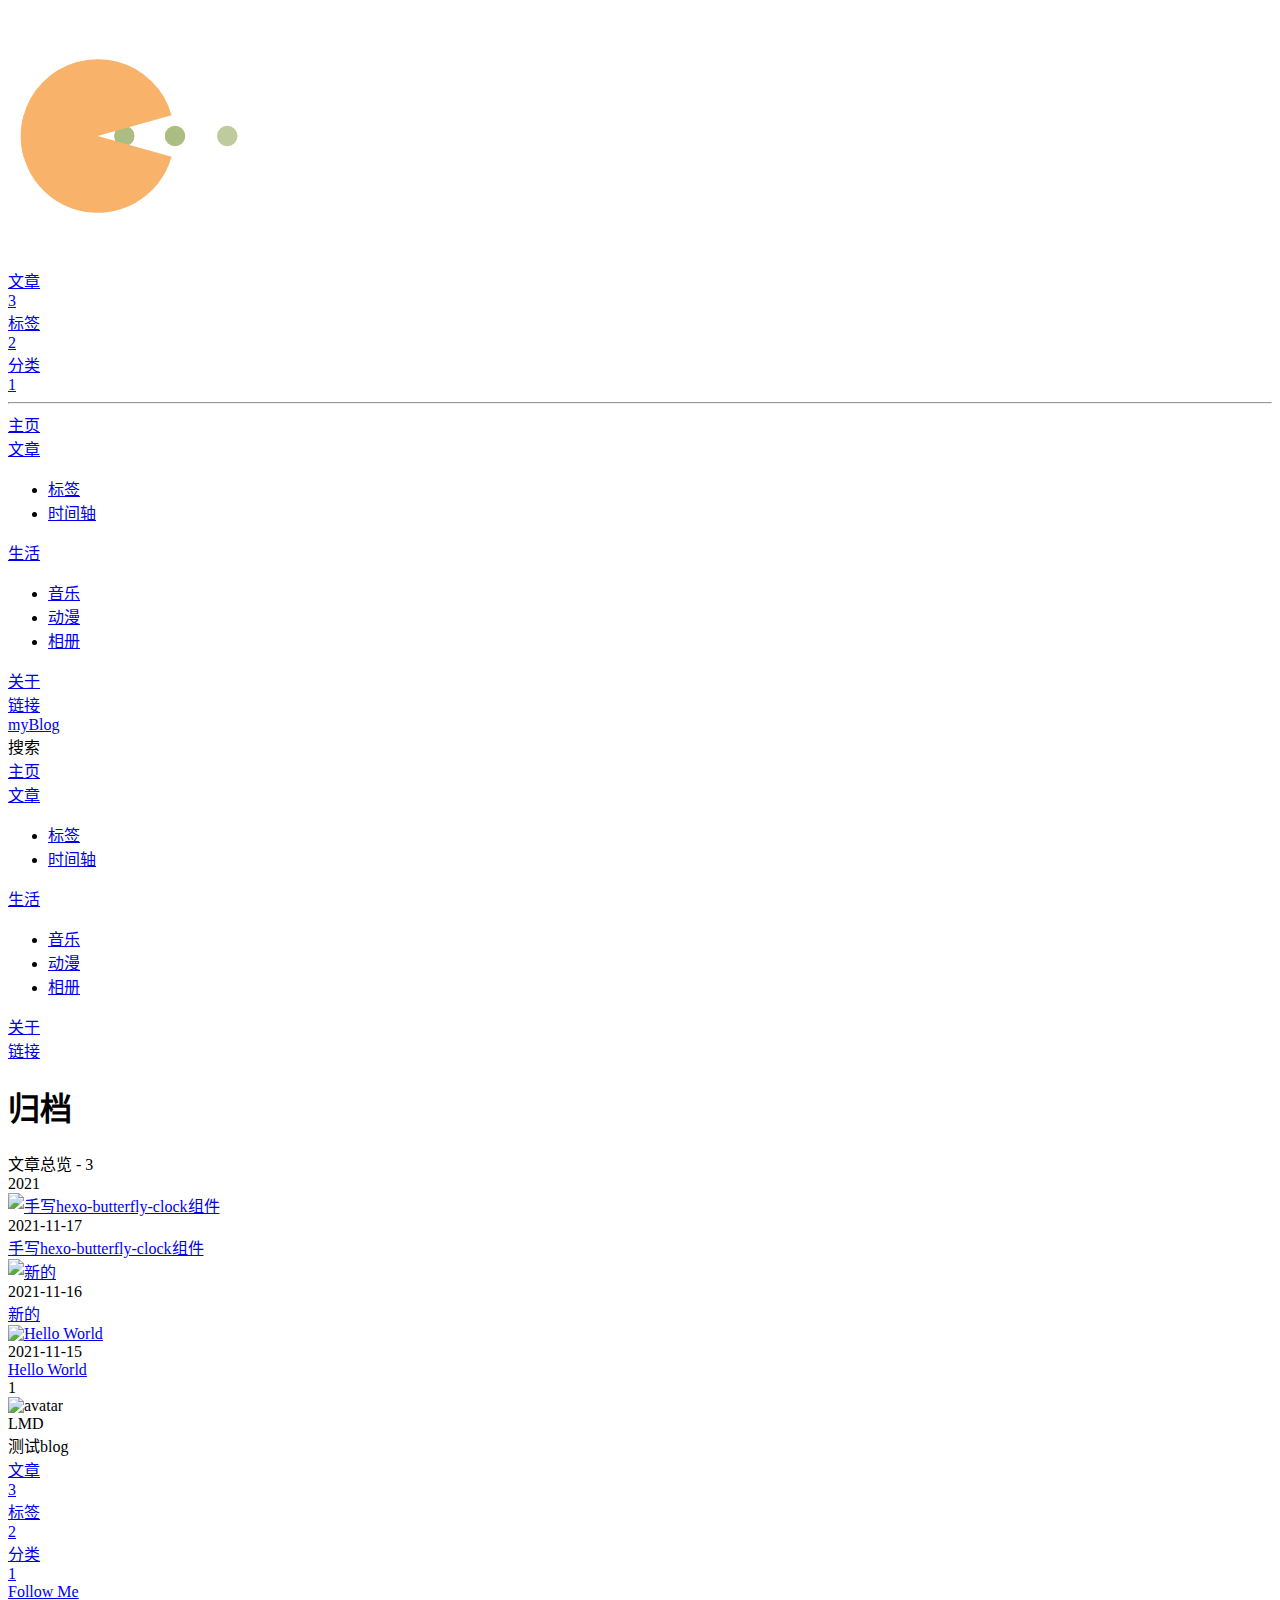
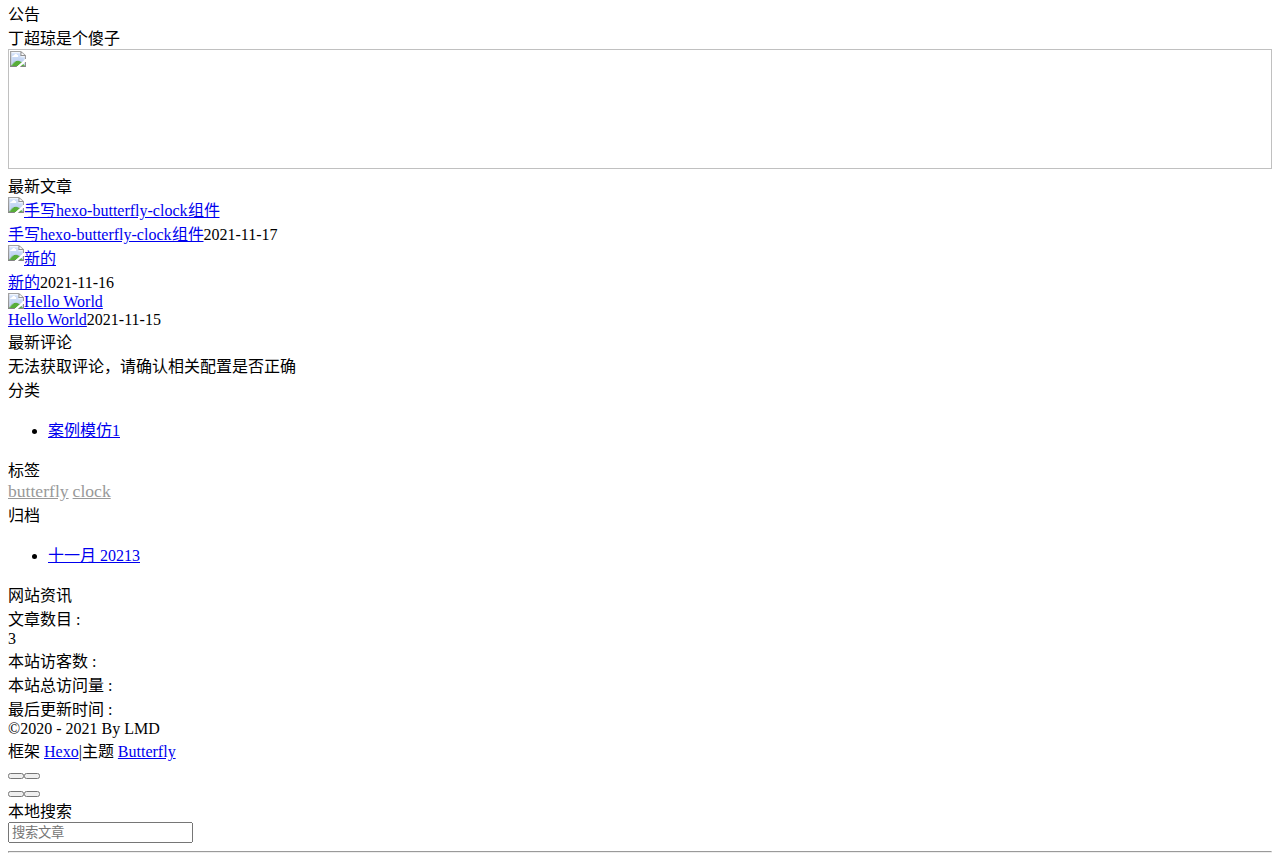
==== archives/index.html @ 3a683eee "Site updated: 2021-11-17 23:09:38" ====
<!DOCTYPE html><html lang="zh-CN" data-theme="light"><head><meta charset="UTF-8"><meta http-equiv="X-UA-Compatible" content="IE=edge"><meta name="viewport" content="width=device-width,initial-scale=1"><title>归档 | myBlog</title><meta name="author" content="LMD"><meta name="copyright" content="LMD"><meta name="format-detection" content="telephone=no"><meta name="theme-color" content="#ffffff"><meta name="description" content="LMD制作">
<meta property="og:type" content="website">
<meta property="og:title" content="myBlog">
<meta property="og:url" content="https://feng_5201314.gitee.io/feng_5201314/archives/index.html">
<meta property="og:site_name" content="myBlog">
<meta property="og:description" content="LMD制作">
<meta property="og:locale" content="zh_CN">
<meta property="og:image" content="https://feng_5201314.gitee.io/feng_5201314/img/smile.jpg">
<meta property="article:author" content="LMD">
<meta name="twitter:card" content="summary">
<meta name="twitter:image" content="https://feng_5201314.gitee.io/feng_5201314/img/smile.jpg"><link rel="shortcut icon" href="/feng_5201314/img/favicon.png"><link rel="canonical" href="https://feng_5201314.gitee.io/feng_5201314/archives/"><link rel="preconnect" href="//cdn.jsdelivr.net"/><link rel="preconnect" href="//busuanzi.ibruce.info"/><link rel="stylesheet" href="/feng_5201314/css/index.css"><link rel="stylesheet" href="https://cdn.jsdelivr.net/npm/@fortawesome/fontawesome-free/css/all.min.css" media="print" onload="this.media='all'"><script>const GLOBAL_CONFIG = { 
  root: '/feng_5201314/',
  algolia: undefined,
  localSearch: {"path":"search.xml","languages":{"hits_empty":"找不到您查询的内容：${query}"}},
  translate: undefined,
  noticeOutdate: undefined,
  highlight: {"plugin":"highlighjs","highlightCopy":true,"highlightLang":true,"highlightHeightLimit":false},
  copy: {
    success: '复制成功',
    error: '复制错误',
    noSupport: '浏览器不支持'
  },
  relativeDate: {
    homepage: false,
    post: false
  },
  runtime: '',
  date_suffix: {
    just: '刚刚',
    min: '分钟前',
    hour: '小时前',
    day: '天前',
    month: '个月前'
  },
  copyright: undefined,
  lightbox: 'fancybox',
  Snackbar: undefined,
  source: {
    jQuery: 'https://cdn.jsdelivr.net/npm/jquery@latest/dist/jquery.min.js',
    justifiedGallery: {
      js: 'https://cdn.jsdelivr.net/npm/justifiedGallery/dist/js/jquery.justifiedGallery.min.js',
      css: 'https://cdn.jsdelivr.net/npm/justifiedGallery/dist/css/justifiedGallery.min.css'
    },
    fancybox: {
      js: 'https://cdn.jsdelivr.net/npm/@fancyapps/fancybox@latest/dist/jquery.fancybox.min.js',
      css: 'https://cdn.jsdelivr.net/npm/@fancyapps/fancybox@latest/dist/jquery.fancybox.min.css'
    }
  },
  isPhotoFigcaption: false,
  islazyload: false,
  isanchor: false
}</script><script id="config-diff">var GLOBAL_CONFIG_SITE = {
  title: '归档',
  isPost: false,
  isHome: false,
  isHighlightShrink: false,
  isToc: false,
  postUpdate: '2021-11-17 23:09:37'
}</script><noscript><style type="text/css">
  #nav {
    opacity: 1
  }
  .justified-gallery img {
    opacity: 1
  }

  #recent-posts time,
  #post-meta time {
    display: inline !important
  }
</style></noscript><script>(win=>{
    win.saveToLocal = {
      set: function setWithExpiry(key, value, ttl) {
        if (ttl === 0) return
        const now = new Date()
        const expiryDay = ttl * 86400000
        const item = {
          value: value,
          expiry: now.getTime() + expiryDay,
        }
        localStorage.setItem(key, JSON.stringify(item))
      },

      get: function getWithExpiry(key) {
        const itemStr = localStorage.getItem(key)

        if (!itemStr) {
          return undefined
        }
        const item = JSON.parse(itemStr)
        const now = new Date()

        if (now.getTime() > item.expiry) {
          localStorage.removeItem(key)
          return undefined
        }
        return item.value
      }
    }
  
    win.getScript = url => new Promise((resolve, reject) => {
      const script = document.createElement('script')
      script.src = url
      script.async = true
      script.onerror = reject
      script.onload = script.onreadystatechange = function() {
        const loadState = this.readyState
        if (loadState && loadState !== 'loaded' && loadState !== 'complete') return
        script.onload = script.onreadystatechange = null
        resolve()
      }
      document.head.appendChild(script)
    })
  
      win.activateDarkMode = function () {
        document.documentElement.setAttribute('data-theme', 'dark')
        if (document.querySelector('meta[name="theme-color"]') !== null) {
          document.querySelector('meta[name="theme-color"]').setAttribute('content', '#0d0d0d')
        }
      }
      win.activateLightMode = function () {
        document.documentElement.setAttribute('data-theme', 'light')
        if (document.querySelector('meta[name="theme-color"]') !== null) {
          document.querySelector('meta[name="theme-color"]').setAttribute('content', '#ffffff')
        }
      }
      const t = saveToLocal.get('theme')
    
          if (t === 'dark') activateDarkMode()
          else if (t === 'light') activateLightMode()
        
      const asideStatus = saveToLocal.get('aside-status')
      if (asideStatus !== undefined) {
        if (asideStatus === 'hide') {
          document.documentElement.classList.add('hide-aside')
        } else {
          document.documentElement.classList.remove('hide-aside')
        }
      }
    
    const detectApple = () => {
      if (GLOBAL_CONFIG_SITE.isHome && /iPad|iPhone|iPod|Macintosh/.test(navigator.userAgent)){
        document.documentElement.classList.add('apple')
      }
    }
    detectApple()
    })(window)</script><link rel="stylesheet" href="/css/custom.css"><!-- hexo injector head_end start --><link rel="stylesheet" href="https://cdn.jsdelivr.net/npm/hexo-butterfly-clock/lib/clock.min.css"><!-- hexo injector head_end end --><meta name="generator" content="Hexo 5.4.0"></head><body><div id="sidebar"><div id="menu-mask"></div><div id="sidebar-menus"><div class="avatar-img is-center"><img src="/feng_5201314/img/smile.jpg" onerror="onerror=null;src='/img/friend_404.gif'" alt="avatar"/></div><div class="site-data"><div class="data-item is-center"><div class="data-item-link"><a href="/feng_5201314/archives/"><div class="headline">文章</div><div class="length-num">3</div></a></div></div><div class="data-item is-center"><div class="data-item-link"><a href="/feng_5201314/tags/"><div class="headline">标签</div><div class="length-num">2</div></a></div></div><div class="data-item is-center"><div class="data-item-link"><a href="/feng_5201314/categories/"><div class="headline">分类</div><div class="length-num">1</div></a></div></div></div><hr/><div class="menus_items"><div class="menus_item"><a class="site-page" href="/feng_5201314/"><i class="fa-fw fas fa-home"></i><span> 主页</span></a></div><div class="menus_item"><a class="site-page" href="javascript:void(0);"><i class="fa-fw fas fa-book"></i><span> 文章</span><i class="fas fa-chevron-down expand"></i></a><ul class="menus_item_child"><li><a class="site-page child" href="/feng_5201314/tags/"><i class="fa-fw fas fa-tags"></i><span> 标签</span></a></li><li><a class="site-page child" href="/feng_5201314/archives/"><i class="fa-fw fas fa-archive"></i><span> 时间轴</span></a></li></ul></div><div class="menus_item"><a class="site-page" href="javascript:void(0);"><i class="fa-fw fas fa-list"></i><span> 生活</span><i class="fas fa-chevron-down expand"></i></a><ul class="menus_item_child"><li><a class="site-page child" href="/feng_5201314/music/"><i class="fa-fw fas fa-music"></i><span> 音乐</span></a></li><li><a class="site-page child" href="/feng_5201314/movies/"><i class="fa-fw fas fa-video"></i><span> 动漫</span></a></li><li><a class="site-page child" href="/feng_5201314/Gallery/"><i class="fa-fw fas fa-images"></i><span> 相册</span></a></li></ul></div><div class="menus_item"><a class="site-page" href="/feng_5201314/about/"><i class="fa-fw fas fa-heart"></i><span> 关于</span></a></div><div class="menus_item"><a class="site-page" href="/feng_5201314/link/"><i class="fa-fw fas fa-link"></i><span> 链接</span></a></div></div></div></div><div class="page" id="body-wrap"><header class="not-home-page" id="page-header" style="background-image: url('/feng_5201314/img/fishsky.jpg')"><nav id="nav"><span id="blog_name"><a id="site-name" href="/feng_5201314/">myBlog</a></span><div id="menus"><div id="search-button"><a class="site-page social-icon search"><i class="fas fa-search fa-fw"></i><span> 搜索</span></a></div><div class="menus_items"><div class="menus_item"><a class="site-page" href="/feng_5201314/"><i class="fa-fw fas fa-home"></i><span> 主页</span></a></div><div class="menus_item"><a class="site-page" href="javascript:void(0);"><i class="fa-fw fas fa-book"></i><span> 文章</span><i class="fas fa-chevron-down expand"></i></a><ul class="menus_item_child"><li><a class="site-page child" href="/feng_5201314/tags/"><i class="fa-fw fas fa-tags"></i><span> 标签</span></a></li><li><a class="site-page child" href="/feng_5201314/archives/"><i class="fa-fw fas fa-archive"></i><span> 时间轴</span></a></li></ul></div><div class="menus_item"><a class="site-page" href="javascript:void(0);"><i class="fa-fw fas fa-list"></i><span> 生活</span><i class="fas fa-chevron-down expand"></i></a><ul class="menus_item_child"><li><a class="site-page child" href="/feng_5201314/music/"><i class="fa-fw fas fa-music"></i><span> 音乐</span></a></li><li><a class="site-page child" href="/feng_5201314/movies/"><i class="fa-fw fas fa-video"></i><span> 动漫</span></a></li><li><a class="site-page child" href="/feng_5201314/Gallery/"><i class="fa-fw fas fa-images"></i><span> 相册</span></a></li></ul></div><div class="menus_item"><a class="site-page" href="/feng_5201314/about/"><i class="fa-fw fas fa-heart"></i><span> 关于</span></a></div><div class="menus_item"><a class="site-page" href="/feng_5201314/link/"><i class="fa-fw fas fa-link"></i><span> 链接</span></a></div></div><div id="toggle-menu"><a class="site-page"><i class="fas fa-bars fa-fw"></i></a></div></div></nav><div id="page-site-info"><h1 id="site-title">归档</h1></div></header><main class="layout" id="content-inner"><div id="archive"><div class="article-sort-title">文章总览 - 3</div><div class="article-sort"><div class="article-sort-item year">2021</div><div class="article-sort-item"><a class="article-sort-item-img" href="/feng_5201314/2021/11/17/%E6%89%8B%E5%86%99hexo-butterfly-clock%E7%BB%84%E4%BB%B6/" title="手写hexo-butterfly-clock组件"><img src="/feng_5201314/img/clock.jpg" alt="手写hexo-butterfly-clock组件" onerror="this.onerror=null;this.src='/feng_5201314/img/404.jpg'"></a><div class="article-sort-item-info"><div class="article-sort-item-time"><i class="far fa-calendar-alt"></i><time class="post-meta-date-created" datetime="2021-11-17T13:14:25.109Z" title="发表于 2021-11-17 21:14:25">2021-11-17</time></div><a class="article-sort-item-title" href="/feng_5201314/2021/11/17/%E6%89%8B%E5%86%99hexo-butterfly-clock%E7%BB%84%E4%BB%B6/" title="手写hexo-butterfly-clock组件">手写hexo-butterfly-clock组件</a></div></div><div class="article-sort-item"><a class="article-sort-item-img" href="/feng_5201314/2021/11/16/%E6%96%B0%E7%9A%84%E4%B8%80%E7%AF%87/" title="新的"><img src="https://cdn.jsdelivr.net/npm/butterfly-extsrc@1/img/default.jpg" alt="新的" onerror="this.onerror=null;this.src='/feng_5201314/img/404.jpg'"></a><div class="article-sort-item-info"><div class="article-sort-item-time"><i class="far fa-calendar-alt"></i><time class="post-meta-date-created" datetime="2021-11-16T02:51:06.214Z" title="发表于 2021-11-16 10:51:06">2021-11-16</time></div><a class="article-sort-item-title" href="/feng_5201314/2021/11/16/%E6%96%B0%E7%9A%84%E4%B8%80%E7%AF%87/" title="新的">新的</a></div></div><div class="article-sort-item"><a class="article-sort-item-img" href="/feng_5201314/2021/11/15/hello-world/" title="Hello World"><img src="https://cdn.jsdelivr.net/npm/butterfly-extsrc@1/img/default.jpg" alt="Hello World" onerror="this.onerror=null;this.src='/feng_5201314/img/404.jpg'"></a><div class="article-sort-item-info"><div class="article-sort-item-time"><i class="far fa-calendar-alt"></i><time class="post-meta-date-created" datetime="2021-11-15T13:07:30.954Z" title="发表于 2021-11-15 21:07:30">2021-11-15</time></div><a class="article-sort-item-title" href="/feng_5201314/2021/11/15/hello-world/" title="Hello World">Hello World</a></div></div></div><nav id="pagination"><div class="pagination"><span class="page-number current">1</span></div></nav></div><div class="aside-content" id="aside-content"><div class="card-widget card-info"><div class="is-center"><div class="avatar-img"><img src="/feng_5201314/img/smile.jpg" onerror="this.onerror=null;this.src='/feng_5201314/img/friend_404.gif'" alt="avatar"/></div><div class="author-info__name">LMD</div><div class="author-info__description">测试blog</div></div><div class="card-info-data"><div class="card-info-data-item is-center"><a href="/feng_5201314/archives/"><div class="headline">文章</div><div class="length-num">3</div></a></div><div class="card-info-data-item is-center"><a href="/feng_5201314/tags/"><div class="headline">标签</div><div class="length-num">2</div></a></div><div class="card-info-data-item is-center"><a href="/feng_5201314/categories/"><div class="headline">分类</div><div class="length-num">1</div></a></div></div><a class="button--animated" id="card-info-btn" target="_blank" rel="noopener" href="https://github.com/xxxxxx"><i class="fab fa-github"></i><span>Follow Me</span></a></div><div class="card-widget card-announcement"><div class="item-headline"><i class="fas fa-bullhorn card-announcement-animation"></i><span>公告</span></div><div class="announcement_content">丁超琼是个傻子</div></div><div class="sticky_layout"><div class="card-widget card-recent-post"><div class="item-headline"><i class="fas fa-history"></i><span>最新文章</span></div><div class="aside-list"><div class="aside-list-item"><a class="thumbnail" href="/feng_5201314/2021/11/17/%E6%89%8B%E5%86%99hexo-butterfly-clock%E7%BB%84%E4%BB%B6/" title="手写hexo-butterfly-clock组件"><img src="/feng_5201314/img/clock.jpg" onerror="this.onerror=null;this.src='/feng_5201314/img/404.jpg'" alt="手写hexo-butterfly-clock组件"/></a><div class="content"><a class="title" href="/feng_5201314/2021/11/17/%E6%89%8B%E5%86%99hexo-butterfly-clock%E7%BB%84%E4%BB%B6/" title="手写hexo-butterfly-clock组件">手写hexo-butterfly-clock组件</a><time datetime="2021-11-17T13:14:25.109Z" title="发表于 2021-11-17 21:14:25">2021-11-17</time></div></div><div class="aside-list-item"><a class="thumbnail" href="/feng_5201314/2021/11/16/%E6%96%B0%E7%9A%84%E4%B8%80%E7%AF%87/" title="新的"><img src="https://cdn.jsdelivr.net/npm/butterfly-extsrc@1/img/default.jpg" onerror="this.onerror=null;this.src='/feng_5201314/img/404.jpg'" alt="新的"/></a><div class="content"><a class="title" href="/feng_5201314/2021/11/16/%E6%96%B0%E7%9A%84%E4%B8%80%E7%AF%87/" title="新的">新的</a><time datetime="2021-11-16T02:51:06.214Z" title="发表于 2021-11-16 10:51:06">2021-11-16</time></div></div><div class="aside-list-item"><a class="thumbnail" href="/feng_5201314/2021/11/15/hello-world/" title="Hello World"><img src="https://cdn.jsdelivr.net/npm/butterfly-extsrc@1/img/default.jpg" onerror="this.onerror=null;this.src='/feng_5201314/img/404.jpg'" alt="Hello World"/></a><div class="content"><a class="title" href="/feng_5201314/2021/11/15/hello-world/" title="Hello World">Hello World</a><time datetime="2021-11-15T13:07:30.954Z" title="发表于 2021-11-15 21:07:30">2021-11-15</time></div></div></div></div><div class="card-widget" id="card-newest-comments"><div class="item-headline"><i class="fas fa-comment-dots"></i><span>最新评论</span></div><div class="aside-list"><span>正在加载中...</span></div></div><div class="card-widget card-categories"><div class="item-headline">
            <i class="fas fa-folder-open"></i>
            <span>分类</span>
            
            </div>
            <ul class="card-category-list" id="aside-cat-list">
            <li class="card-category-list-item "><a class="card-category-list-link" href="/feng_5201314/categories/%E6%A1%88%E4%BE%8B%E6%A8%A1%E4%BB%BF/"><span class="card-category-list-name">案例模仿</span><span class="card-category-list-count">1</span></a></li>
            </ul></div><div class="card-widget card-tags"><div class="item-headline"><i class="fas fa-tags"></i><span>标签</span></div><div class="card-tag-cloud"><a href="/feng_5201314/tags/butterfly/" style="font-size: 1.1em; color: #999">butterfly</a> <a href="/feng_5201314/tags/clock/" style="font-size: 1.1em; color: #999">clock</a></div></div><div class="card-widget card-archives"><div class="item-headline"><i class="fas fa-archive"></i><span>归档</span></div><ul class="card-archive-list"><li class="card-archive-list-item"><a class="card-archive-list-link" href="/feng_5201314/archives/2021/11/"><span class="card-archive-list-date">十一月 2021</span><span class="card-archive-list-count">3</span></a></li></ul></div><div class="card-widget card-webinfo"><div class="item-headline"><i class="fas fa-chart-line"></i><span>网站资讯</span></div><div class="webinfo"><div class="webinfo-item"><div class="item-name">文章数目 :</div><div class="item-count">3</div></div><div class="webinfo-item"><div class="item-name">本站访客数 :</div><div class="item-count" id="busuanzi_value_site_uv"></div></div><div class="webinfo-item"><div class="item-name">本站总访问量 :</div><div class="item-count" id="busuanzi_value_site_pv"></div></div><div class="webinfo-item"><div class="item-name">最后更新时间 :</div><div class="item-count" id="last-push-date" data-lastPushDate="2021-11-17T15:09:37.301Z"></div></div></div></div></div></div></main><footer id="footer"><div id="footer-wrap"><div class="copyright">&copy;2020 - 2021 By LMD</div><div class="framework-info"><span>框架 </span><a target="_blank" rel="noopener" href="https://hexo.io">Hexo</a><span class="footer-separator">|</span><span>主题 </span><a target="_blank" rel="noopener" href="https://github.com/jerryc127/hexo-theme-butterfly">Butterfly</a></div></div></footer></div><div id="rightside"><div id="rightside-config-hide"><button id="darkmode" type="button" title="浅色和深色模式转换"><i class="fas fa-adjust"></i></button><button id="hide-aside-btn" type="button" title="单栏和双栏切换"><i class="fas fa-arrows-alt-h"></i></button></div><div id="rightside-config-show"><button id="rightside_config" type="button" title="设置"><i class="fas fa-cog fa-spin"></i></button><button id="go-up" type="button" title="回到顶部"><i class="fas fa-arrow-up"></i></button></div></div><div id="local-search"><div class="search-dialog"><div class="search-dialog__title" id="local-search-title">本地搜索</div><div id="local-input-panel"><div id="local-search-input"><div class="local-search-box"><input class="local-search-box--input" placeholder="搜索文章" type="text"/></div></div></div><hr/><div id="local-search-results"></div><span class="search-close-button"><i class="fas fa-times"></i></span></div><div id="search-mask"></div></div><div><script src="/feng_5201314/js/utils.js"></script><script src="/feng_5201314/js/main.js"></script><script src="/feng_5201314/js/search/local-search.js"></script><div class="js-pjax"></div><script src="https://cdn.jsdelivr.net/npm/blueimp-md5@2.17.0/js/md5.min.js"></script><script>window.addEventListener('load', () => {
  const changeContent = (content) => {
    if (content === '') return content

    content = content.replace(/<img.*?src="(.*?)"?[^\>]+>/ig, '[图片]') // replace image link
    content = content.replace(/<a[^>]+?href=["']?([^"']+)["']?[^>]*>([^<]+)<\/a>/gi, '[链接]') // replace url
    content = content.replace(/<pre><code>.*?<\/pre>/gi, '[代码]') // replace code
    content = content.replace(/<[^>]+>/g,"") // remove html tag

    if (content.length > 150) {
      content = content.substring(0,150) + '...'
    }
    return content
  }

  const getIcon = (icon, mail) => {
    if (icon) return icon
    let defaultIcon = '?d=monsterid'
    let iconUrl = `https://gravatar.loli.net/avatar/${md5(mail.toLowerCase()) + defaultIcon}`
    return iconUrl
  }

  const generateHtml = array => {
    let result = ''

    if (array.length) {
      for (let i = 0; i < array.length; i++) {
        result += '<div class=\'aside-list-item\'>'

        if (true) {
          const name = 'src'
          result += `<a href='${array[i].url}' class='thumbnail'><img ${name}='${array[i].avatar}' alt='${array[i].nick}'></a>`
        }

        result += `<div class='content'>
        <a class='comment' href='${array[i].url}'>${array[i].content}</a>
        <div class='name'><span>${array[i].nick} / </span><time datetime="${array[i].date}">${btf.diffDate(array[i].date, true)}</time></div>
        </div></div>`
      }
    } else {
      result += '没有评论'
    }

    let $dom = document.querySelector('#card-newest-comments .aside-list')
    $dom.innerHTML= result
    window.lazyLoadInstance && window.lazyLoadInstance.update()
    window.pjax && window.pjax.refresh($dom)
  }

  const getComment = () => {
    const serverURL = 'https://FkzuwrpA.api.lncldglobal.com'

    var settings = {
      "method": "GET",
      "headers": {
        "X-LC-Id": 'FkzuwrpAx2x9vX5QuqsHYkVn-gzGzoHsz',
        "X-LC-Key": 'Wh3vySMmWnT8OSx6HVQH7Ren',
        "Content-Type": "application/json"
      },
    }

    fetch(`${serverURL}/1.1/classes/Comment?limit=6&order=-createdAt`,settings)
      .then(response => response.json())
      .then(data => {
        const valineArray = data.results.map(function (e) {
          return {
            'avatar': getIcon(e.QQAvatar, e.mail),
            'content': changeContent(e.comment),
            'nick': e.nick,
            'url': e.url + '#' + e.objectId,
            'date': e.updatedAt,
          }
        })
        saveToLocal.set('valine-newest-comments', JSON.stringify(valineArray), 10/(60*24))
        generateHtml(valineArray)
      }).catch(e => {
        const $dom = document.querySelector('#card-newest-comments .aside-list')
        $dom.innerHTML= "无法获取评论，请确认相关配置是否正确"
      }) 
  }

  const newestCommentInit = () => {
    if (document.querySelector('#card-newest-comments .aside-list')) {
      const data = saveToLocal.get('valine-newest-comments')
      if (data) {
        generateHtml(JSON.parse(data))
      } else {
        getComment()
      }
    }
  }

  newestCommentInit()
  document.addEventListener('pjax:complete', newestCommentInit)
})</script><script async data-pjax src="//busuanzi.ibruce.info/busuanzi/2.3/busuanzi.pure.mini.js"></script></div><!-- hexo injector body_end start --><script data-pjax>
  function butterfly_clock_injector_config(){
    var parent_div_git = document.getElementsByClassName('sticky_layout')[0];
    var item_html = '<div class="card-widget card-clock"><div class="card-glass"><div class="card-background"><div class="card-content"><div id="hexo_electric_clock"><img class="entered loading" id="card-clock-loading" src="/feng_5201314/img/loading.gif" style="height: 120px; width: 100%;" data-ll-status="loading"/></div></div></div></div></div>';
    console.log('已挂载butterfly_clock')
    parent_div_git.insertAdjacentHTML("afterbegin",item_html)
    }
  var elist = 'null'.split(',');
  var cpage = location.pathname;
  var epage = 'all';
  var flag = 0;

  for (var i=0;i<elist.length;i++){
    if (cpage.includes(elist[i])){
      flag++;
    }
  }

  if ((epage ==='all')&&(flag == 0)){
    butterfly_clock_injector_config();
  }
  else if (epage === cpage){
    butterfly_clock_injector_config();
  }
  </script><script src="https://pv.sohu.com/cityjson?ie=utf-8"></script><script data-pjax src="https://cdn.jsdelivr.net/npm/hexo-butterfly-clock/lib/clock.min.js"></script><!-- hexo injector body_end end --></body></html>
---- css/custom.css ----
#aside-content.aside-content > .sticky_layout > .card-widget.card-clock > .card-glass > .card-background {
    background-color: unset ;
    box-shadow: unset ;
}
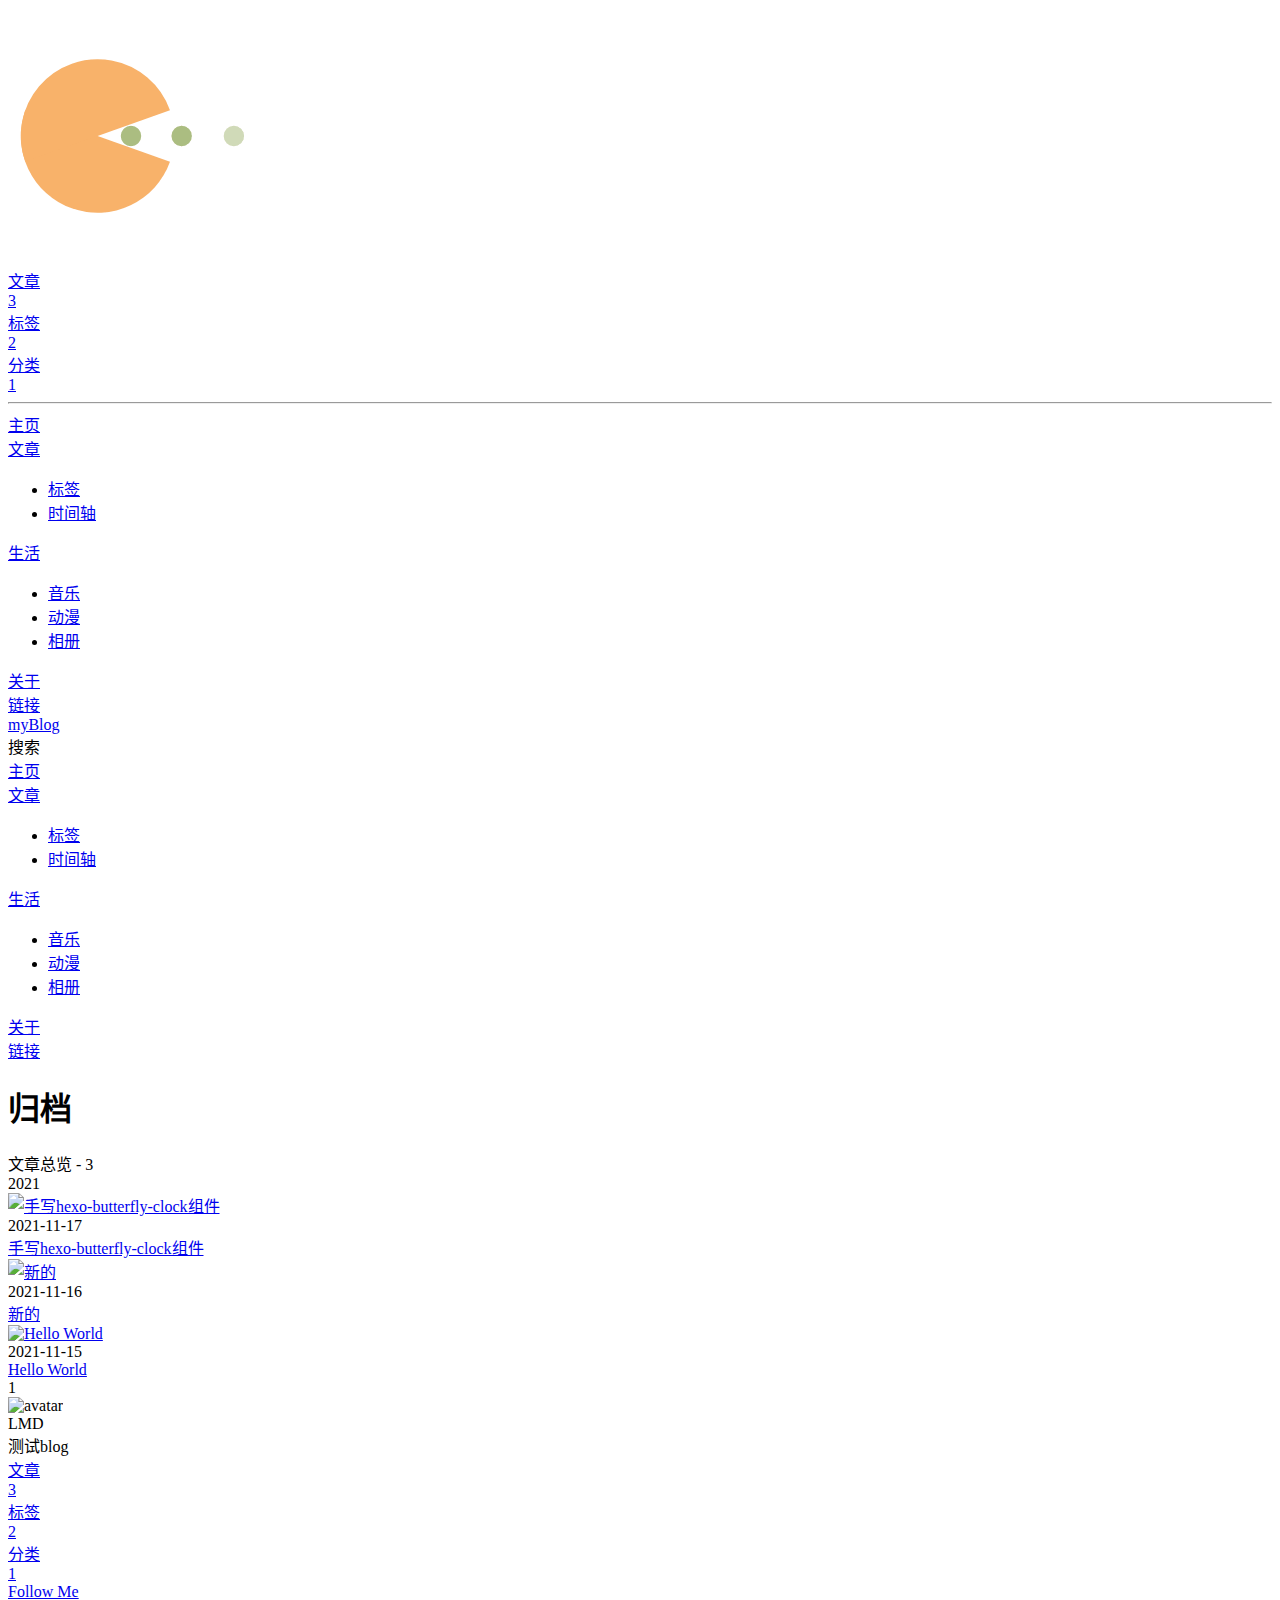
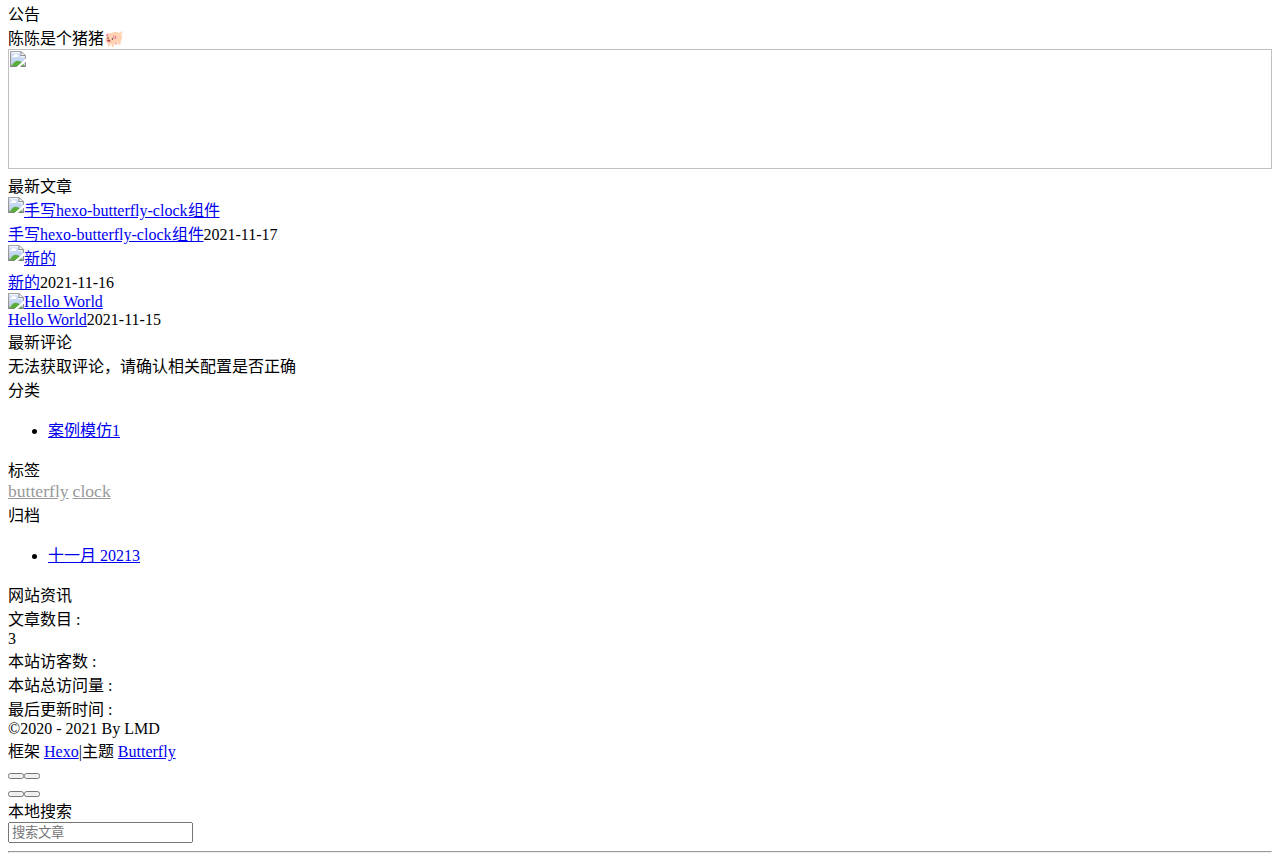
==== commit f7032499: "Site updated: 2021-11-17 23:12:37" ====
--- a/archives/index.html
+++ b/archives/index.html
@@ -55,7 +55,7 @@
   isHome: false,
   isHighlightShrink: false,
   isToc: false,
-  postUpdate: '2021-11-17 23:09:37'
+  postUpdate: '2021-11-17 23:12:35'
 }</script><noscript><style type="text/css">
   #nav {
     opacity: 1
@@ -144,14 +144,14 @@
       }
     }
     detectApple()
-    })(window)</script><link rel="stylesheet" href="/css/custom.css"><!-- hexo injector head_end start --><link rel="stylesheet" href="https://cdn.jsdelivr.net/npm/hexo-butterfly-clock/lib/clock.min.css"><!-- hexo injector head_end end --><meta name="generator" content="Hexo 5.4.0"></head><body><div id="sidebar"><div id="menu-mask"></div><div id="sidebar-menus"><div class="avatar-img is-center"><img src="/feng_5201314/img/smile.jpg" onerror="onerror=null;src='/img/friend_404.gif'" alt="avatar"/></div><div class="site-data"><div class="data-item is-center"><div class="data-item-link"><a href="/feng_5201314/archives/"><div class="headline">文章</div><div class="length-num">3</div></a></div></div><div class="data-item is-center"><div class="data-item-link"><a href="/feng_5201314/tags/"><div class="headline">标签</div><div class="length-num">2</div></a></div></div><div class="data-item is-center"><div class="data-item-link"><a href="/feng_5201314/categories/"><div class="headline">分类</div><div class="length-num">1</div></a></div></div></div><hr/><div class="menus_items"><div class="menus_item"><a class="site-page" href="/feng_5201314/"><i class="fa-fw fas fa-home"></i><span> 主页</span></a></div><div class="menus_item"><a class="site-page" href="javascript:void(0);"><i class="fa-fw fas fa-book"></i><span> 文章</span><i class="fas fa-chevron-down expand"></i></a><ul class="menus_item_child"><li><a class="site-page child" href="/feng_5201314/tags/"><i class="fa-fw fas fa-tags"></i><span> 标签</span></a></li><li><a class="site-page child" href="/feng_5201314/archives/"><i class="fa-fw fas fa-archive"></i><span> 时间轴</span></a></li></ul></div><div class="menus_item"><a class="site-page" href="javascript:void(0);"><i class="fa-fw fas fa-list"></i><span> 生活</span><i class="fas fa-chevron-down expand"></i></a><ul class="menus_item_child"><li><a class="site-page child" href="/feng_5201314/music/"><i class="fa-fw fas fa-music"></i><span> 音乐</span></a></li><li><a class="site-page child" href="/feng_5201314/movies/"><i class="fa-fw fas fa-video"></i><span> 动漫</span></a></li><li><a class="site-page child" href="/feng_5201314/Gallery/"><i class="fa-fw fas fa-images"></i><span> 相册</span></a></li></ul></div><div class="menus_item"><a class="site-page" href="/feng_5201314/about/"><i class="fa-fw fas fa-heart"></i><span> 关于</span></a></div><div class="menus_item"><a class="site-page" href="/feng_5201314/link/"><i class="fa-fw fas fa-link"></i><span> 链接</span></a></div></div></div></div><div class="page" id="body-wrap"><header class="not-home-page" id="page-header" style="background-image: url('/feng_5201314/img/fishsky.jpg')"><nav id="nav"><span id="blog_name"><a id="site-name" href="/feng_5201314/">myBlog</a></span><div id="menus"><div id="search-button"><a class="site-page social-icon search"><i class="fas fa-search fa-fw"></i><span> 搜索</span></a></div><div class="menus_items"><div class="menus_item"><a class="site-page" href="/feng_5201314/"><i class="fa-fw fas fa-home"></i><span> 主页</span></a></div><div class="menus_item"><a class="site-page" href="javascript:void(0);"><i class="fa-fw fas fa-book"></i><span> 文章</span><i class="fas fa-chevron-down expand"></i></a><ul class="menus_item_child"><li><a class="site-page child" href="/feng_5201314/tags/"><i class="fa-fw fas fa-tags"></i><span> 标签</span></a></li><li><a class="site-page child" href="/feng_5201314/archives/"><i class="fa-fw fas fa-archive"></i><span> 时间轴</span></a></li></ul></div><div class="menus_item"><a class="site-page" href="javascript:void(0);"><i class="fa-fw fas fa-list"></i><span> 生活</span><i class="fas fa-chevron-down expand"></i></a><ul class="menus_item_child"><li><a class="site-page child" href="/feng_5201314/music/"><i class="fa-fw fas fa-music"></i><span> 音乐</span></a></li><li><a class="site-page child" href="/feng_5201314/movies/"><i class="fa-fw fas fa-video"></i><span> 动漫</span></a></li><li><a class="site-page child" href="/feng_5201314/Gallery/"><i class="fa-fw fas fa-images"></i><span> 相册</span></a></li></ul></div><div class="menus_item"><a class="site-page" href="/feng_5201314/about/"><i class="fa-fw fas fa-heart"></i><span> 关于</span></a></div><div class="menus_item"><a class="site-page" href="/feng_5201314/link/"><i class="fa-fw fas fa-link"></i><span> 链接</span></a></div></div><div id="toggle-menu"><a class="site-page"><i class="fas fa-bars fa-fw"></i></a></div></div></nav><div id="page-site-info"><h1 id="site-title">归档</h1></div></header><main class="layout" id="content-inner"><div id="archive"><div class="article-sort-title">文章总览 - 3</div><div class="article-sort"><div class="article-sort-item year">2021</div><div class="article-sort-item"><a class="article-sort-item-img" href="/feng_5201314/2021/11/17/%E6%89%8B%E5%86%99hexo-butterfly-clock%E7%BB%84%E4%BB%B6/" title="手写hexo-butterfly-clock组件"><img src="/feng_5201314/img/clock.jpg" alt="手写hexo-butterfly-clock组件" onerror="this.onerror=null;this.src='/feng_5201314/img/404.jpg'"></a><div class="article-sort-item-info"><div class="article-sort-item-time"><i class="far fa-calendar-alt"></i><time class="post-meta-date-created" datetime="2021-11-17T13:14:25.109Z" title="发表于 2021-11-17 21:14:25">2021-11-17</time></div><a class="article-sort-item-title" href="/feng_5201314/2021/11/17/%E6%89%8B%E5%86%99hexo-butterfly-clock%E7%BB%84%E4%BB%B6/" title="手写hexo-butterfly-clock组件">手写hexo-butterfly-clock组件</a></div></div><div class="article-sort-item"><a class="article-sort-item-img" href="/feng_5201314/2021/11/16/%E6%96%B0%E7%9A%84%E4%B8%80%E7%AF%87/" title="新的"><img src="https://cdn.jsdelivr.net/npm/butterfly-extsrc@1/img/default.jpg" alt="新的" onerror="this.onerror=null;this.src='/feng_5201314/img/404.jpg'"></a><div class="article-sort-item-info"><div class="article-sort-item-time"><i class="far fa-calendar-alt"></i><time class="post-meta-date-created" datetime="2021-11-16T02:51:06.214Z" title="发表于 2021-11-16 10:51:06">2021-11-16</time></div><a class="article-sort-item-title" href="/feng_5201314/2021/11/16/%E6%96%B0%E7%9A%84%E4%B8%80%E7%AF%87/" title="新的">新的</a></div></div><div class="article-sort-item"><a class="article-sort-item-img" href="/feng_5201314/2021/11/15/hello-world/" title="Hello World"><img src="https://cdn.jsdelivr.net/npm/butterfly-extsrc@1/img/default.jpg" alt="Hello World" onerror="this.onerror=null;this.src='/feng_5201314/img/404.jpg'"></a><div class="article-sort-item-info"><div class="article-sort-item-time"><i class="far fa-calendar-alt"></i><time class="post-meta-date-created" datetime="2021-11-15T13:07:30.954Z" title="发表于 2021-11-15 21:07:30">2021-11-15</time></div><a class="article-sort-item-title" href="/feng_5201314/2021/11/15/hello-world/" title="Hello World">Hello World</a></div></div></div><nav id="pagination"><div class="pagination"><span class="page-number current">1</span></div></nav></div><div class="aside-content" id="aside-content"><div class="card-widget card-info"><div class="is-center"><div class="avatar-img"><img src="/feng_5201314/img/smile.jpg" onerror="this.onerror=null;this.src='/feng_5201314/img/friend_404.gif'" alt="avatar"/></div><div class="author-info__name">LMD</div><div class="author-info__description">测试blog</div></div><div class="card-info-data"><div class="card-info-data-item is-center"><a href="/feng_5201314/archives/"><div class="headline">文章</div><div class="length-num">3</div></a></div><div class="card-info-data-item is-center"><a href="/feng_5201314/tags/"><div class="headline">标签</div><div class="length-num">2</div></a></div><div class="card-info-data-item is-center"><a href="/feng_5201314/categories/"><div class="headline">分类</div><div class="length-num">1</div></a></div></div><a class="button--animated" id="card-info-btn" target="_blank" rel="noopener" href="https://github.com/xxxxxx"><i class="fab fa-github"></i><span>Follow Me</span></a></div><div class="card-widget card-announcement"><div class="item-headline"><i class="fas fa-bullhorn card-announcement-animation"></i><span>公告</span></div><div class="announcement_content">丁超琼是个傻子</div></div><div class="sticky_layout"><div class="card-widget card-recent-post"><div class="item-headline"><i class="fas fa-history"></i><span>最新文章</span></div><div class="aside-list"><div class="aside-list-item"><a class="thumbnail" href="/feng_5201314/2021/11/17/%E6%89%8B%E5%86%99hexo-butterfly-clock%E7%BB%84%E4%BB%B6/" title="手写hexo-butterfly-clock组件"><img src="/feng_5201314/img/clock.jpg" onerror="this.onerror=null;this.src='/feng_5201314/img/404.jpg'" alt="手写hexo-butterfly-clock组件"/></a><div class="content"><a class="title" href="/feng_5201314/2021/11/17/%E6%89%8B%E5%86%99hexo-butterfly-clock%E7%BB%84%E4%BB%B6/" title="手写hexo-butterfly-clock组件">手写hexo-butterfly-clock组件</a><time datetime="2021-11-17T13:14:25.109Z" title="发表于 2021-11-17 21:14:25">2021-11-17</time></div></div><div class="aside-list-item"><a class="thumbnail" href="/feng_5201314/2021/11/16/%E6%96%B0%E7%9A%84%E4%B8%80%E7%AF%87/" title="新的"><img src="https://cdn.jsdelivr.net/npm/butterfly-extsrc@1/img/default.jpg" onerror="this.onerror=null;this.src='/feng_5201314/img/404.jpg'" alt="新的"/></a><div class="content"><a class="title" href="/feng_5201314/2021/11/16/%E6%96%B0%E7%9A%84%E4%B8%80%E7%AF%87/" title="新的">新的</a><time datetime="2021-11-16T02:51:06.214Z" title="发表于 2021-11-16 10:51:06">2021-11-16</time></div></div><div class="aside-list-item"><a class="thumbnail" href="/feng_5201314/2021/11/15/hello-world/" title="Hello World"><img src="https://cdn.jsdelivr.net/npm/butterfly-extsrc@1/img/default.jpg" onerror="this.onerror=null;this.src='/feng_5201314/img/404.jpg'" alt="Hello World"/></a><div class="content"><a class="title" href="/feng_5201314/2021/11/15/hello-world/" title="Hello World">Hello World</a><time datetime="2021-11-15T13:07:30.954Z" title="发表于 2021-11-15 21:07:30">2021-11-15</time></div></div></div></div><div class="card-widget" id="card-newest-comments"><div class="item-headline"><i class="fas fa-comment-dots"></i><span>最新评论</span></div><div class="aside-list"><span>正在加载中...</span></div></div><div class="card-widget card-categories"><div class="item-headline">
+    })(window)</script><link rel="stylesheet" href="/css/custom.css"><!-- hexo injector head_end start --><link rel="stylesheet" href="https://cdn.jsdelivr.net/npm/hexo-butterfly-clock/lib/clock.min.css"><!-- hexo injector head_end end --><meta name="generator" content="Hexo 5.4.0"></head><body><div id="sidebar"><div id="menu-mask"></div><div id="sidebar-menus"><div class="avatar-img is-center"><img src="/feng_5201314/img/smile.jpg" onerror="onerror=null;src='/img/friend_404.gif'" alt="avatar"/></div><div class="site-data"><div class="data-item is-center"><div class="data-item-link"><a href="/feng_5201314/archives/"><div class="headline">文章</div><div class="length-num">3</div></a></div></div><div class="data-item is-center"><div class="data-item-link"><a href="/feng_5201314/tags/"><div class="headline">标签</div><div class="length-num">2</div></a></div></div><div class="data-item is-center"><div class="data-item-link"><a href="/feng_5201314/categories/"><div class="headline">分类</div><div class="length-num">1</div></a></div></div></div><hr/><div class="menus_items"><div class="menus_item"><a class="site-page" href="/feng_5201314/"><i class="fa-fw fas fa-home"></i><span> 主页</span></a></div><div class="menus_item"><a class="site-page" href="javascript:void(0);"><i class="fa-fw fas fa-book"></i><span> 文章</span><i class="fas fa-chevron-down expand"></i></a><ul class="menus_item_child"><li><a class="site-page child" href="/feng_5201314/tags/"><i class="fa-fw fas fa-tags"></i><span> 标签</span></a></li><li><a class="site-page child" href="/feng_5201314/archives/"><i class="fa-fw fas fa-archive"></i><span> 时间轴</span></a></li></ul></div><div class="menus_item"><a class="site-page" href="javascript:void(0);"><i class="fa-fw fas fa-list"></i><span> 生活</span><i class="fas fa-chevron-down expand"></i></a><ul class="menus_item_child"><li><a class="site-page child" href="/feng_5201314/music/"><i class="fa-fw fas fa-music"></i><span> 音乐</span></a></li><li><a class="site-page child" href="/feng_5201314/movies/"><i class="fa-fw fas fa-video"></i><span> 动漫</span></a></li><li><a class="site-page child" href="/feng_5201314/Gallery/"><i class="fa-fw fas fa-images"></i><span> 相册</span></a></li></ul></div><div class="menus_item"><a class="site-page" href="/feng_5201314/about/"><i class="fa-fw fas fa-heart"></i><span> 关于</span></a></div><div class="menus_item"><a class="site-page" href="/feng_5201314/link/"><i class="fa-fw fas fa-link"></i><span> 链接</span></a></div></div></div></div><div class="page" id="body-wrap"><header class="not-home-page" id="page-header" style="background-image: url('/feng_5201314/img/fishsky.jpg')"><nav id="nav"><span id="blog_name"><a id="site-name" href="/feng_5201314/">myBlog</a></span><div id="menus"><div id="search-button"><a class="site-page social-icon search"><i class="fas fa-search fa-fw"></i><span> 搜索</span></a></div><div class="menus_items"><div class="menus_item"><a class="site-page" href="/feng_5201314/"><i class="fa-fw fas fa-home"></i><span> 主页</span></a></div><div class="menus_item"><a class="site-page" href="javascript:void(0);"><i class="fa-fw fas fa-book"></i><span> 文章</span><i class="fas fa-chevron-down expand"></i></a><ul class="menus_item_child"><li><a class="site-page child" href="/feng_5201314/tags/"><i class="fa-fw fas fa-tags"></i><span> 标签</span></a></li><li><a class="site-page child" href="/feng_5201314/archives/"><i class="fa-fw fas fa-archive"></i><span> 时间轴</span></a></li></ul></div><div class="menus_item"><a class="site-page" href="javascript:void(0);"><i class="fa-fw fas fa-list"></i><span> 生活</span><i class="fas fa-chevron-down expand"></i></a><ul class="menus_item_child"><li><a class="site-page child" href="/feng_5201314/music/"><i class="fa-fw fas fa-music"></i><span> 音乐</span></a></li><li><a class="site-page child" href="/feng_5201314/movies/"><i class="fa-fw fas fa-video"></i><span> 动漫</span></a></li><li><a class="site-page child" href="/feng_5201314/Gallery/"><i class="fa-fw fas fa-images"></i><span> 相册</span></a></li></ul></div><div class="menus_item"><a class="site-page" href="/feng_5201314/about/"><i class="fa-fw fas fa-heart"></i><span> 关于</span></a></div><div class="menus_item"><a class="site-page" href="/feng_5201314/link/"><i class="fa-fw fas fa-link"></i><span> 链接</span></a></div></div><div id="toggle-menu"><a class="site-page"><i class="fas fa-bars fa-fw"></i></a></div></div></nav><div id="page-site-info"><h1 id="site-title">归档</h1></div></header><main class="layout" id="content-inner"><div id="archive"><div class="article-sort-title">文章总览 - 3</div><div class="article-sort"><div class="article-sort-item year">2021</div><div class="article-sort-item"><a class="article-sort-item-img" href="/feng_5201314/2021/11/17/%E6%89%8B%E5%86%99hexo-butterfly-clock%E7%BB%84%E4%BB%B6/" title="手写hexo-butterfly-clock组件"><img src="/feng_5201314/img/clock.jpg" alt="手写hexo-butterfly-clock组件" onerror="this.onerror=null;this.src='/feng_5201314/img/404.jpg'"></a><div class="article-sort-item-info"><div class="article-sort-item-time"><i class="far fa-calendar-alt"></i><time class="post-meta-date-created" datetime="2021-11-17T13:14:25.109Z" title="发表于 2021-11-17 21:14:25">2021-11-17</time></div><a class="article-sort-item-title" href="/feng_5201314/2021/11/17/%E6%89%8B%E5%86%99hexo-butterfly-clock%E7%BB%84%E4%BB%B6/" title="手写hexo-butterfly-clock组件">手写hexo-butterfly-clock组件</a></div></div><div class="article-sort-item"><a class="article-sort-item-img" href="/feng_5201314/2021/11/16/%E6%96%B0%E7%9A%84%E4%B8%80%E7%AF%87/" title="新的"><img src="https://cdn.jsdelivr.net/npm/butterfly-extsrc@1/img/default.jpg" alt="新的" onerror="this.onerror=null;this.src='/feng_5201314/img/404.jpg'"></a><div class="article-sort-item-info"><div class="article-sort-item-time"><i class="far fa-calendar-alt"></i><time class="post-meta-date-created" datetime="2021-11-16T02:51:06.214Z" title="发表于 2021-11-16 10:51:06">2021-11-16</time></div><a class="article-sort-item-title" href="/feng_5201314/2021/11/16/%E6%96%B0%E7%9A%84%E4%B8%80%E7%AF%87/" title="新的">新的</a></div></div><div class="article-sort-item"><a class="article-sort-item-img" href="/feng_5201314/2021/11/15/hello-world/" title="Hello World"><img src="https://cdn.jsdelivr.net/npm/butterfly-extsrc@1/img/default.jpg" alt="Hello World" onerror="this.onerror=null;this.src='/feng_5201314/img/404.jpg'"></a><div class="article-sort-item-info"><div class="article-sort-item-time"><i class="far fa-calendar-alt"></i><time class="post-meta-date-created" datetime="2021-11-15T13:07:30.954Z" title="发表于 2021-11-15 21:07:30">2021-11-15</time></div><a class="article-sort-item-title" href="/feng_5201314/2021/11/15/hello-world/" title="Hello World">Hello World</a></div></div></div><nav id="pagination"><div class="pagination"><span class="page-number current">1</span></div></nav></div><div class="aside-content" id="aside-content"><div class="card-widget card-info"><div class="is-center"><div class="avatar-img"><img src="/feng_5201314/img/smile.jpg" onerror="this.onerror=null;this.src='/feng_5201314/img/friend_404.gif'" alt="avatar"/></div><div class="author-info__name">LMD</div><div class="author-info__description">测试blog</div></div><div class="card-info-data"><div class="card-info-data-item is-center"><a href="/feng_5201314/archives/"><div class="headline">文章</div><div class="length-num">3</div></a></div><div class="card-info-data-item is-center"><a href="/feng_5201314/tags/"><div class="headline">标签</div><div class="length-num">2</div></a></div><div class="card-info-data-item is-center"><a href="/feng_5201314/categories/"><div class="headline">分类</div><div class="length-num">1</div></a></div></div><a class="button--animated" id="card-info-btn" target="_blank" rel="noopener" href="https://github.com/xxxxxx"><i class="fab fa-github"></i><span>Follow Me</span></a></div><div class="card-widget card-announcement"><div class="item-headline"><i class="fas fa-bullhorn card-announcement-animation"></i><span>公告</span></div><div class="announcement_content">陈陈是个猪猪🐖</div></div><div class="sticky_layout"><div class="card-widget card-recent-post"><div class="item-headline"><i class="fas fa-history"></i><span>最新文章</span></div><div class="aside-list"><div class="aside-list-item"><a class="thumbnail" href="/feng_5201314/2021/11/17/%E6%89%8B%E5%86%99hexo-butterfly-clock%E7%BB%84%E4%BB%B6/" title="手写hexo-butterfly-clock组件"><img src="/feng_5201314/img/clock.jpg" onerror="this.onerror=null;this.src='/feng_5201314/img/404.jpg'" alt="手写hexo-butterfly-clock组件"/></a><div class="content"><a class="title" href="/feng_5201314/2021/11/17/%E6%89%8B%E5%86%99hexo-butterfly-clock%E7%BB%84%E4%BB%B6/" title="手写hexo-butterfly-clock组件">手写hexo-butterfly-clock组件</a><time datetime="2021-11-17T13:14:25.109Z" title="发表于 2021-11-17 21:14:25">2021-11-17</time></div></div><div class="aside-list-item"><a class="thumbnail" href="/feng_5201314/2021/11/16/%E6%96%B0%E7%9A%84%E4%B8%80%E7%AF%87/" title="新的"><img src="https://cdn.jsdelivr.net/npm/butterfly-extsrc@1/img/default.jpg" onerror="this.onerror=null;this.src='/feng_5201314/img/404.jpg'" alt="新的"/></a><div class="content"><a class="title" href="/feng_5201314/2021/11/16/%E6%96%B0%E7%9A%84%E4%B8%80%E7%AF%87/" title="新的">新的</a><time datetime="2021-11-16T02:51:06.214Z" title="发表于 2021-11-16 10:51:06">2021-11-16</time></div></div><div class="aside-list-item"><a class="thumbnail" href="/feng_5201314/2021/11/15/hello-world/" title="Hello World"><img src="https://cdn.jsdelivr.net/npm/butterfly-extsrc@1/img/default.jpg" onerror="this.onerror=null;this.src='/feng_5201314/img/404.jpg'" alt="Hello World"/></a><div class="content"><a class="title" href="/feng_5201314/2021/11/15/hello-world/" title="Hello World">Hello World</a><time datetime="2021-11-15T13:07:30.954Z" title="发表于 2021-11-15 21:07:30">2021-11-15</time></div></div></div></div><div class="card-widget" id="card-newest-comments"><div class="item-headline"><i class="fas fa-comment-dots"></i><span>最新评论</span></div><div class="aside-list"><span>正在加载中...</span></div></div><div class="card-widget card-categories"><div class="item-headline">
             <i class="fas fa-folder-open"></i>
             <span>分类</span>
             
             </div>
             <ul class="card-category-list" id="aside-cat-list">
             <li class="card-category-list-item "><a class="card-category-list-link" href="/feng_5201314/categories/%E6%A1%88%E4%BE%8B%E6%A8%A1%E4%BB%BF/"><span class="card-category-list-name">案例模仿</span><span class="card-category-list-count">1</span></a></li>
-            </ul></div><div class="card-widget card-tags"><div class="item-headline"><i class="fas fa-tags"></i><span>标签</span></div><div class="card-tag-cloud"><a href="/feng_5201314/tags/butterfly/" style="font-size: 1.1em; color: #999">butterfly</a> <a href="/feng_5201314/tags/clock/" style="font-size: 1.1em; color: #999">clock</a></div></div><div class="card-widget card-archives"><div class="item-headline"><i class="fas fa-archive"></i><span>归档</span></div><ul class="card-archive-list"><li class="card-archive-list-item"><a class="card-archive-list-link" href="/feng_5201314/archives/2021/11/"><span class="card-archive-list-date">十一月 2021</span><span class="card-archive-list-count">3</span></a></li></ul></div><div class="card-widget card-webinfo"><div class="item-headline"><i class="fas fa-chart-line"></i><span>网站资讯</span></div><div class="webinfo"><div class="webinfo-item"><div class="item-name">文章数目 :</div><div class="item-count">3</div></div><div class="webinfo-item"><div class="item-name">本站访客数 :</div><div class="item-count" id="busuanzi_value_site_uv"></div></div><div class="webinfo-item"><div class="item-name">本站总访问量 :</div><div class="item-count" id="busuanzi_value_site_pv"></div></div><div class="webinfo-item"><div class="item-name">最后更新时间 :</div><div class="item-count" id="last-push-date" data-lastPushDate="2021-11-17T15:09:37.301Z"></div></div></div></div></div></div></main><footer id="footer"><div id="footer-wrap"><div class="copyright">&copy;2020 - 2021 By LMD</div><div class="framework-info"><span>框架 </span><a target="_blank" rel="noopener" href="https://hexo.io">Hexo</a><span class="footer-separator">|</span><span>主题 </span><a target="_blank" rel="noopener" href="https://github.com/jerryc127/hexo-theme-butterfly">Butterfly</a></div></div></footer></div><div id="rightside"><div id="rightside-config-hide"><button id="darkmode" type="button" title="浅色和深色模式转换"><i class="fas fa-adjust"></i></button><button id="hide-aside-btn" type="button" title="单栏和双栏切换"><i class="fas fa-arrows-alt-h"></i></button></div><div id="rightside-config-show"><button id="rightside_config" type="button" title="设置"><i class="fas fa-cog fa-spin"></i></button><button id="go-up" type="button" title="回到顶部"><i class="fas fa-arrow-up"></i></button></div></div><div id="local-search"><div class="search-dialog"><div class="search-dialog__title" id="local-search-title">本地搜索</div><div id="local-input-panel"><div id="local-search-input"><div class="local-search-box"><input class="local-search-box--input" placeholder="搜索文章" type="text"/></div></div></div><hr/><div id="local-search-results"></div><span class="search-close-button"><i class="fas fa-times"></i></span></div><div id="search-mask"></div></div><div><script src="/feng_5201314/js/utils.js"></script><script src="/feng_5201314/js/main.js"></script><script src="/feng_5201314/js/search/local-search.js"></script><div class="js-pjax"></div><script src="https://cdn.jsdelivr.net/npm/blueimp-md5@2.17.0/js/md5.min.js"></script><script>window.addEventListener('load', () => {
+            </ul></div><div class="card-widget card-tags"><div class="item-headline"><i class="fas fa-tags"></i><span>标签</span></div><div class="card-tag-cloud"><a href="/feng_5201314/tags/butterfly/" style="font-size: 1.1em; color: #999">butterfly</a> <a href="/feng_5201314/tags/clock/" style="font-size: 1.1em; color: #999">clock</a></div></div><div class="card-widget card-archives"><div class="item-headline"><i class="fas fa-archive"></i><span>归档</span></div><ul class="card-archive-list"><li class="card-archive-list-item"><a class="card-archive-list-link" href="/feng_5201314/archives/2021/11/"><span class="card-archive-list-date">十一月 2021</span><span class="card-archive-list-count">3</span></a></li></ul></div><div class="card-widget card-webinfo"><div class="item-headline"><i class="fas fa-chart-line"></i><span>网站资讯</span></div><div class="webinfo"><div class="webinfo-item"><div class="item-name">文章数目 :</div><div class="item-count">3</div></div><div class="webinfo-item"><div class="item-name">本站访客数 :</div><div class="item-count" id="busuanzi_value_site_uv"></div></div><div class="webinfo-item"><div class="item-name">本站总访问量 :</div><div class="item-count" id="busuanzi_value_site_pv"></div></div><div class="webinfo-item"><div class="item-name">最后更新时间 :</div><div class="item-count" id="last-push-date" data-lastPushDate="2021-11-17T15:12:35.312Z"></div></div></div></div></div></div></main><footer id="footer"><div id="footer-wrap"><div class="copyright">&copy;2020 - 2021 By LMD</div><div class="framework-info"><span>框架 </span><a target="_blank" rel="noopener" href="https://hexo.io">Hexo</a><span class="footer-separator">|</span><span>主题 </span><a target="_blank" rel="noopener" href="https://github.com/jerryc127/hexo-theme-butterfly">Butterfly</a></div></div></footer></div><div id="rightside"><div id="rightside-config-hide"><button id="darkmode" type="button" title="浅色和深色模式转换"><i class="fas fa-adjust"></i></button><button id="hide-aside-btn" type="button" title="单栏和双栏切换"><i class="fas fa-arrows-alt-h"></i></button></div><div id="rightside-config-show"><button id="rightside_config" type="button" title="设置"><i class="fas fa-cog fa-spin"></i></button><button id="go-up" type="button" title="回到顶部"><i class="fas fa-arrow-up"></i></button></div></div><div id="local-search"><div class="search-dialog"><div class="search-dialog__title" id="local-search-title">本地搜索</div><div id="local-input-panel"><div id="local-search-input"><div class="local-search-box"><input class="local-search-box--input" placeholder="搜索文章" type="text"/></div></div></div><hr/><div id="local-search-results"></div><span class="search-close-button"><i class="fas fa-times"></i></span></div><div id="search-mask"></div></div><div><script src="/feng_5201314/js/utils.js"></script><script src="/feng_5201314/js/main.js"></script><script src="/feng_5201314/js/search/local-search.js"></script><div class="js-pjax"></div><script src="https://cdn.jsdelivr.net/npm/blueimp-md5@2.17.0/js/md5.min.js"></script><script>window.addEventListener('load', () => {
   const changeContent = (content) => {
     if (content === '') return content
 
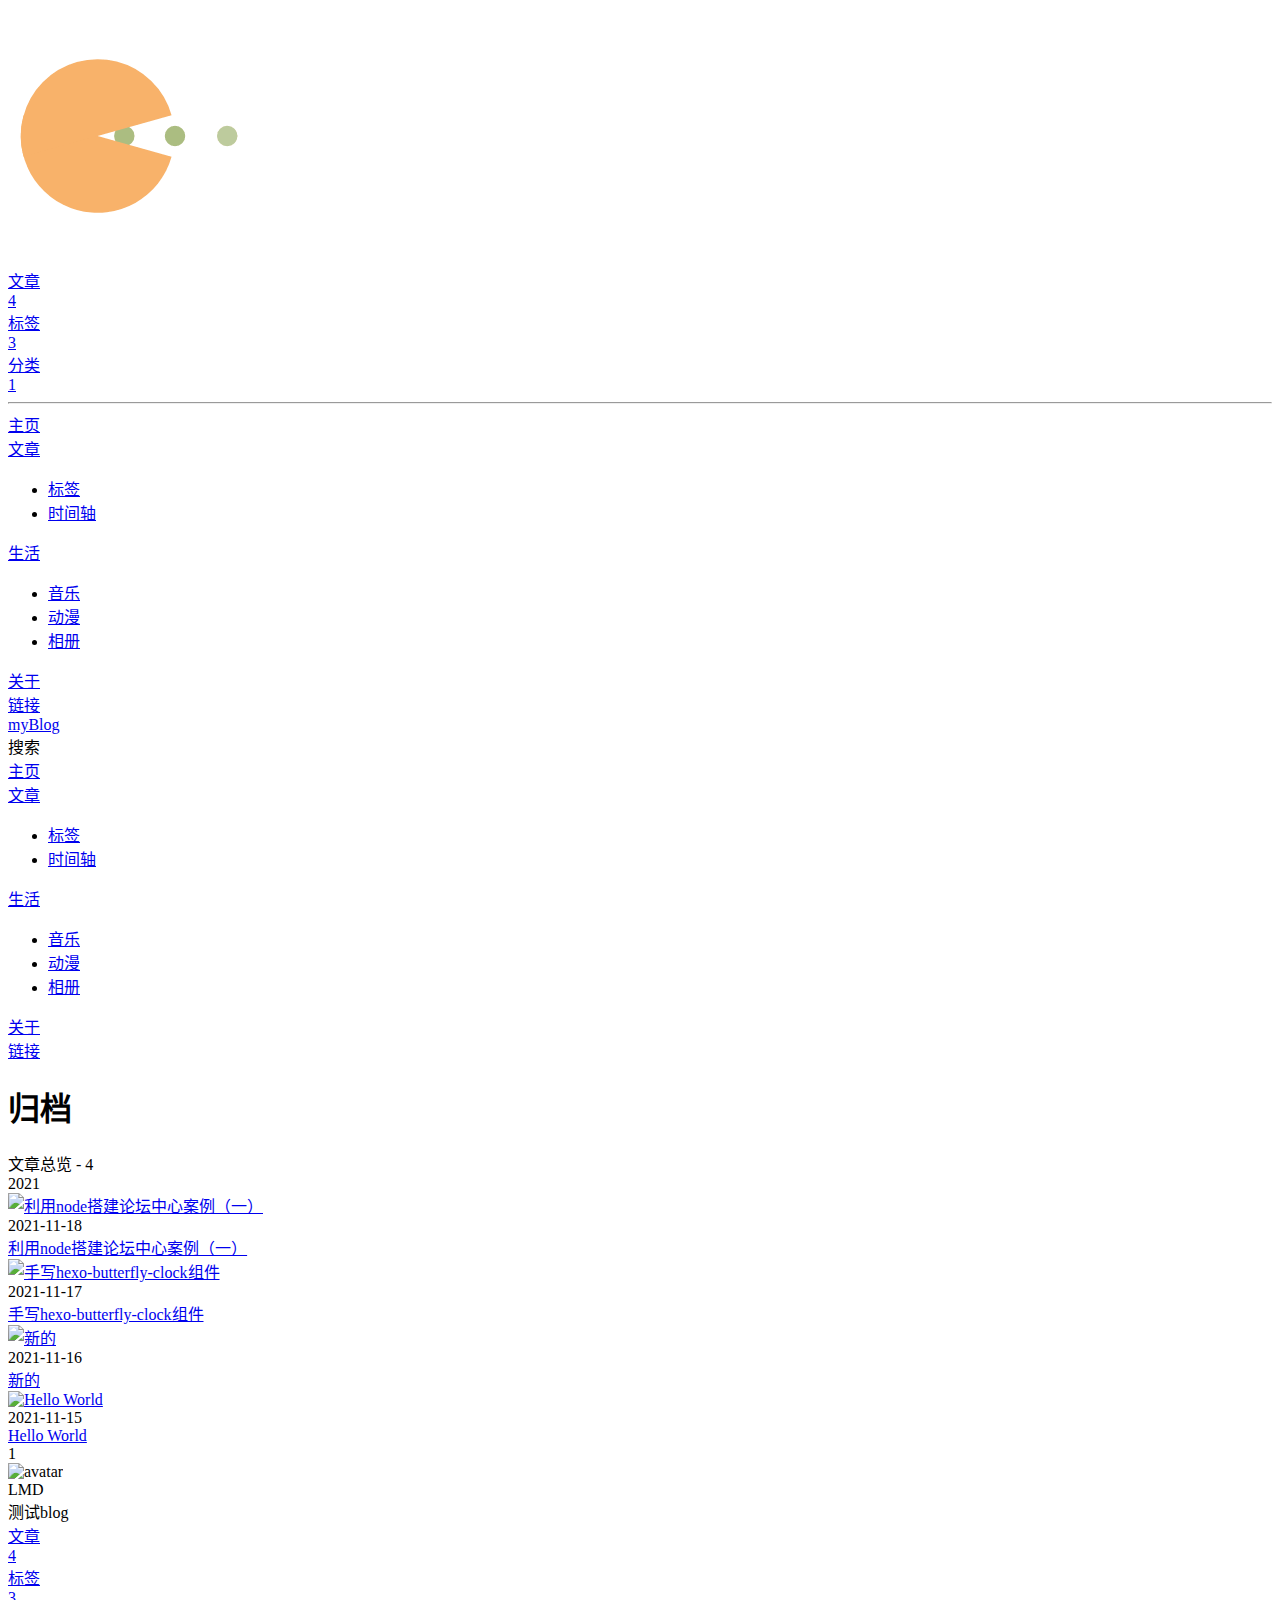
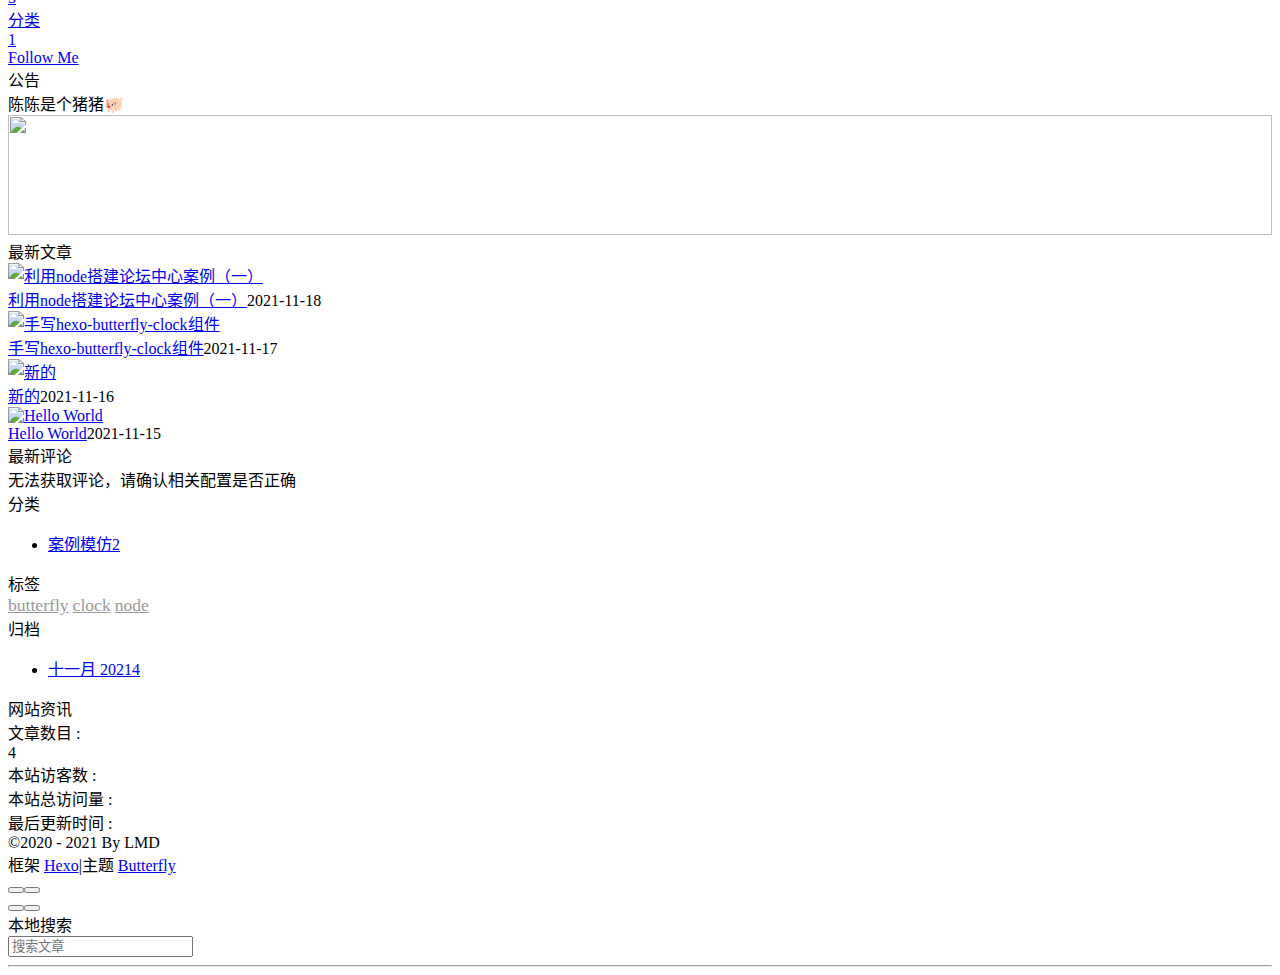
==== commit cf330d5e: "Site updated: 2021-11-18 22:56:04" ====
--- a/archives/index.html
+++ b/archives/index.html
@@ -55,7 +55,7 @@
   isHome: false,
   isHighlightShrink: false,
   isToc: false,
-  postUpdate: '2021-11-17 23:12:35'
+  postUpdate: '2021-11-18 22:56:03'
 }</script><noscript><style type="text/css">
   #nav {
     opacity: 1
@@ -144,14 +144,14 @@
       }
     }
     detectApple()
-    })(window)</script><link rel="stylesheet" href="/css/custom.css"><!-- hexo injector head_end start --><link rel="stylesheet" href="https://cdn.jsdelivr.net/npm/hexo-butterfly-clock/lib/clock.min.css"><!-- hexo injector head_end end --><meta name="generator" content="Hexo 5.4.0"></head><body><div id="sidebar"><div id="menu-mask"></div><div id="sidebar-menus"><div class="avatar-img is-center"><img src="/feng_5201314/img/smile.jpg" onerror="onerror=null;src='/img/friend_404.gif'" alt="avatar"/></div><div class="site-data"><div class="data-item is-center"><div class="data-item-link"><a href="/feng_5201314/archives/"><div class="headline">文章</div><div class="length-num">3</div></a></div></div><div class="data-item is-center"><div class="data-item-link"><a href="/feng_5201314/tags/"><div class="headline">标签</div><div class="length-num">2</div></a></div></div><div class="data-item is-center"><div class="data-item-link"><a href="/feng_5201314/categories/"><div class="headline">分类</div><div class="length-num">1</div></a></div></div></div><hr/><div class="menus_items"><div class="menus_item"><a class="site-page" href="/feng_5201314/"><i class="fa-fw fas fa-home"></i><span> 主页</span></a></div><div class="menus_item"><a class="site-page" href="javascript:void(0);"><i class="fa-fw fas fa-book"></i><span> 文章</span><i class="fas fa-chevron-down expand"></i></a><ul class="menus_item_child"><li><a class="site-page child" href="/feng_5201314/tags/"><i class="fa-fw fas fa-tags"></i><span> 标签</span></a></li><li><a class="site-page child" href="/feng_5201314/archives/"><i class="fa-fw fas fa-archive"></i><span> 时间轴</span></a></li></ul></div><div class="menus_item"><a class="site-page" href="javascript:void(0);"><i class="fa-fw fas fa-list"></i><span> 生活</span><i class="fas fa-chevron-down expand"></i></a><ul class="menus_item_child"><li><a class="site-page child" href="/feng_5201314/music/"><i class="fa-fw fas fa-music"></i><span> 音乐</span></a></li><li><a class="site-page child" href="/feng_5201314/movies/"><i class="fa-fw fas fa-video"></i><span> 动漫</span></a></li><li><a class="site-page child" href="/feng_5201314/Gallery/"><i class="fa-fw fas fa-images"></i><span> 相册</span></a></li></ul></div><div class="menus_item"><a class="site-page" href="/feng_5201314/about/"><i class="fa-fw fas fa-heart"></i><span> 关于</span></a></div><div class="menus_item"><a class="site-page" href="/feng_5201314/link/"><i class="fa-fw fas fa-link"></i><span> 链接</span></a></div></div></div></div><div class="page" id="body-wrap"><header class="not-home-page" id="page-header" style="background-image: url('/feng_5201314/img/fishsky.jpg')"><nav id="nav"><span id="blog_name"><a id="site-name" href="/feng_5201314/">myBlog</a></span><div id="menus"><div id="search-button"><a class="site-page social-icon search"><i class="fas fa-search fa-fw"></i><span> 搜索</span></a></div><div class="menus_items"><div class="menus_item"><a class="site-page" href="/feng_5201314/"><i class="fa-fw fas fa-home"></i><span> 主页</span></a></div><div class="menus_item"><a class="site-page" href="javascript:void(0);"><i class="fa-fw fas fa-book"></i><span> 文章</span><i class="fas fa-chevron-down expand"></i></a><ul class="menus_item_child"><li><a class="site-page child" href="/feng_5201314/tags/"><i class="fa-fw fas fa-tags"></i><span> 标签</span></a></li><li><a class="site-page child" href="/feng_5201314/archives/"><i class="fa-fw fas fa-archive"></i><span> 时间轴</span></a></li></ul></div><div class="menus_item"><a class="site-page" href="javascript:void(0);"><i class="fa-fw fas fa-list"></i><span> 生活</span><i class="fas fa-chevron-down expand"></i></a><ul class="menus_item_child"><li><a class="site-page child" href="/feng_5201314/music/"><i class="fa-fw fas fa-music"></i><span> 音乐</span></a></li><li><a class="site-page child" href="/feng_5201314/movies/"><i class="fa-fw fas fa-video"></i><span> 动漫</span></a></li><li><a class="site-page child" href="/feng_5201314/Gallery/"><i class="fa-fw fas fa-images"></i><span> 相册</span></a></li></ul></div><div class="menus_item"><a class="site-page" href="/feng_5201314/about/"><i class="fa-fw fas fa-heart"></i><span> 关于</span></a></div><div class="menus_item"><a class="site-page" href="/feng_5201314/link/"><i class="fa-fw fas fa-link"></i><span> 链接</span></a></div></div><div id="toggle-menu"><a class="site-page"><i class="fas fa-bars fa-fw"></i></a></div></div></nav><div id="page-site-info"><h1 id="site-title">归档</h1></div></header><main class="layout" id="content-inner"><div id="archive"><div class="article-sort-title">文章总览 - 3</div><div class="article-sort"><div class="article-sort-item year">2021</div><div class="article-sort-item"><a class="article-sort-item-img" href="/feng_5201314/2021/11/17/%E6%89%8B%E5%86%99hexo-butterfly-clock%E7%BB%84%E4%BB%B6/" title="手写hexo-butterfly-clock组件"><img src="/feng_5201314/img/clock.jpg" alt="手写hexo-butterfly-clock组件" onerror="this.onerror=null;this.src='/feng_5201314/img/404.jpg'"></a><div class="article-sort-item-info"><div class="article-sort-item-time"><i class="far fa-calendar-alt"></i><time class="post-meta-date-created" datetime="2021-11-17T13:14:25.109Z" title="发表于 2021-11-17 21:14:25">2021-11-17</time></div><a class="article-sort-item-title" href="/feng_5201314/2021/11/17/%E6%89%8B%E5%86%99hexo-butterfly-clock%E7%BB%84%E4%BB%B6/" title="手写hexo-butterfly-clock组件">手写hexo-butterfly-clock组件</a></div></div><div class="article-sort-item"><a class="article-sort-item-img" href="/feng_5201314/2021/11/16/%E6%96%B0%E7%9A%84%E4%B8%80%E7%AF%87/" title="新的"><img src="https://cdn.jsdelivr.net/npm/butterfly-extsrc@1/img/default.jpg" alt="新的" onerror="this.onerror=null;this.src='/feng_5201314/img/404.jpg'"></a><div class="article-sort-item-info"><div class="article-sort-item-time"><i class="far fa-calendar-alt"></i><time class="post-meta-date-created" datetime="2021-11-16T02:51:06.214Z" title="发表于 2021-11-16 10:51:06">2021-11-16</time></div><a class="article-sort-item-title" href="/feng_5201314/2021/11/16/%E6%96%B0%E7%9A%84%E4%B8%80%E7%AF%87/" title="新的">新的</a></div></div><div class="article-sort-item"><a class="article-sort-item-img" href="/feng_5201314/2021/11/15/hello-world/" title="Hello World"><img src="https://cdn.jsdelivr.net/npm/butterfly-extsrc@1/img/default.jpg" alt="Hello World" onerror="this.onerror=null;this.src='/feng_5201314/img/404.jpg'"></a><div class="article-sort-item-info"><div class="article-sort-item-time"><i class="far fa-calendar-alt"></i><time class="post-meta-date-created" datetime="2021-11-15T13:07:30.954Z" title="发表于 2021-11-15 21:07:30">2021-11-15</time></div><a class="article-sort-item-title" href="/feng_5201314/2021/11/15/hello-world/" title="Hello World">Hello World</a></div></div></div><nav id="pagination"><div class="pagination"><span class="page-number current">1</span></div></nav></div><div class="aside-content" id="aside-content"><div class="card-widget card-info"><div class="is-center"><div class="avatar-img"><img src="/feng_5201314/img/smile.jpg" onerror="this.onerror=null;this.src='/feng_5201314/img/friend_404.gif'" alt="avatar"/></div><div class="author-info__name">LMD</div><div class="author-info__description">测试blog</div></div><div class="card-info-data"><div class="card-info-data-item is-center"><a href="/feng_5201314/archives/"><div class="headline">文章</div><div class="length-num">3</div></a></div><div class="card-info-data-item is-center"><a href="/feng_5201314/tags/"><div class="headline">标签</div><div class="length-num">2</div></a></div><div class="card-info-data-item is-center"><a href="/feng_5201314/categories/"><div class="headline">分类</div><div class="length-num">1</div></a></div></div><a class="button--animated" id="card-info-btn" target="_blank" rel="noopener" href="https://github.com/xxxxxx"><i class="fab fa-github"></i><span>Follow Me</span></a></div><div class="card-widget card-announcement"><div class="item-headline"><i class="fas fa-bullhorn card-announcement-animation"></i><span>公告</span></div><div class="announcement_content">陈陈是个猪猪🐖</div></div><div class="sticky_layout"><div class="card-widget card-recent-post"><div class="item-headline"><i class="fas fa-history"></i><span>最新文章</span></div><div class="aside-list"><div class="aside-list-item"><a class="thumbnail" href="/feng_5201314/2021/11/17/%E6%89%8B%E5%86%99hexo-butterfly-clock%E7%BB%84%E4%BB%B6/" title="手写hexo-butterfly-clock组件"><img src="/feng_5201314/img/clock.jpg" onerror="this.onerror=null;this.src='/feng_5201314/img/404.jpg'" alt="手写hexo-butterfly-clock组件"/></a><div class="content"><a class="title" href="/feng_5201314/2021/11/17/%E6%89%8B%E5%86%99hexo-butterfly-clock%E7%BB%84%E4%BB%B6/" title="手写hexo-butterfly-clock组件">手写hexo-butterfly-clock组件</a><time datetime="2021-11-17T13:14:25.109Z" title="发表于 2021-11-17 21:14:25">2021-11-17</time></div></div><div class="aside-list-item"><a class="thumbnail" href="/feng_5201314/2021/11/16/%E6%96%B0%E7%9A%84%E4%B8%80%E7%AF%87/" title="新的"><img src="https://cdn.jsdelivr.net/npm/butterfly-extsrc@1/img/default.jpg" onerror="this.onerror=null;this.src='/feng_5201314/img/404.jpg'" alt="新的"/></a><div class="content"><a class="title" href="/feng_5201314/2021/11/16/%E6%96%B0%E7%9A%84%E4%B8%80%E7%AF%87/" title="新的">新的</a><time datetime="2021-11-16T02:51:06.214Z" title="发表于 2021-11-16 10:51:06">2021-11-16</time></div></div><div class="aside-list-item"><a class="thumbnail" href="/feng_5201314/2021/11/15/hello-world/" title="Hello World"><img src="https://cdn.jsdelivr.net/npm/butterfly-extsrc@1/img/default.jpg" onerror="this.onerror=null;this.src='/feng_5201314/img/404.jpg'" alt="Hello World"/></a><div class="content"><a class="title" href="/feng_5201314/2021/11/15/hello-world/" title="Hello World">Hello World</a><time datetime="2021-11-15T13:07:30.954Z" title="发表于 2021-11-15 21:07:30">2021-11-15</time></div></div></div></div><div class="card-widget" id="card-newest-comments"><div class="item-headline"><i class="fas fa-comment-dots"></i><span>最新评论</span></div><div class="aside-list"><span>正在加载中...</span></div></div><div class="card-widget card-categories"><div class="item-headline">
+    })(window)</script><link rel="stylesheet" href="/css/custom.css"><!-- hexo injector head_end start --><link rel="stylesheet" href="https://cdn.jsdelivr.net/npm/hexo-butterfly-clock/lib/clock.min.css"><!-- hexo injector head_end end --><meta name="generator" content="Hexo 5.4.0"></head><body><div id="sidebar"><div id="menu-mask"></div><div id="sidebar-menus"><div class="avatar-img is-center"><img src="/feng_5201314/img/smile.jpg" onerror="onerror=null;src='/img/friend_404.gif'" alt="avatar"/></div><div class="site-data"><div class="data-item is-center"><div class="data-item-link"><a href="/feng_5201314/archives/"><div class="headline">文章</div><div class="length-num">4</div></a></div></div><div class="data-item is-center"><div class="data-item-link"><a href="/feng_5201314/tags/"><div class="headline">标签</div><div class="length-num">3</div></a></div></div><div class="data-item is-center"><div class="data-item-link"><a href="/feng_5201314/categories/"><div class="headline">分类</div><div class="length-num">1</div></a></div></div></div><hr/><div class="menus_items"><div class="menus_item"><a class="site-page" href="/feng_5201314/"><i class="fa-fw fas fa-home"></i><span> 主页</span></a></div><div class="menus_item"><a class="site-page" href="javascript:void(0);"><i class="fa-fw fas fa-book"></i><span> 文章</span><i class="fas fa-chevron-down expand"></i></a><ul class="menus_item_child"><li><a class="site-page child" href="/feng_5201314/tags/"><i class="fa-fw fas fa-tags"></i><span> 标签</span></a></li><li><a class="site-page child" href="/feng_5201314/archives/"><i class="fa-fw fas fa-archive"></i><span> 时间轴</span></a></li></ul></div><div class="menus_item"><a class="site-page" href="javascript:void(0);"><i class="fa-fw fas fa-list"></i><span> 生活</span><i class="fas fa-chevron-down expand"></i></a><ul class="menus_item_child"><li><a class="site-page child" href="/feng_5201314/music/"><i class="fa-fw fas fa-music"></i><span> 音乐</span></a></li><li><a class="site-page child" href="/feng_5201314/movies/"><i class="fa-fw fas fa-video"></i><span> 动漫</span></a></li><li><a class="site-page child" href="/feng_5201314/Gallery/"><i class="fa-fw fas fa-images"></i><span> 相册</span></a></li></ul></div><div class="menus_item"><a class="site-page" href="/feng_5201314/about/"><i class="fa-fw fas fa-heart"></i><span> 关于</span></a></div><div class="menus_item"><a class="site-page" href="/feng_5201314/link/"><i class="fa-fw fas fa-link"></i><span> 链接</span></a></div></div></div></div><div class="page" id="body-wrap"><header class="not-home-page" id="page-header" style="background-image: url('/feng_5201314/img/fishsky.jpg')"><nav id="nav"><span id="blog_name"><a id="site-name" href="/feng_5201314/">myBlog</a></span><div id="menus"><div id="search-button"><a class="site-page social-icon search"><i class="fas fa-search fa-fw"></i><span> 搜索</span></a></div><div class="menus_items"><div class="menus_item"><a class="site-page" href="/feng_5201314/"><i class="fa-fw fas fa-home"></i><span> 主页</span></a></div><div class="menus_item"><a class="site-page" href="javascript:void(0);"><i class="fa-fw fas fa-book"></i><span> 文章</span><i class="fas fa-chevron-down expand"></i></a><ul class="menus_item_child"><li><a class="site-page child" href="/feng_5201314/tags/"><i class="fa-fw fas fa-tags"></i><span> 标签</span></a></li><li><a class="site-page child" href="/feng_5201314/archives/"><i class="fa-fw fas fa-archive"></i><span> 时间轴</span></a></li></ul></div><div class="menus_item"><a class="site-page" href="javascript:void(0);"><i class="fa-fw fas fa-list"></i><span> 生活</span><i class="fas fa-chevron-down expand"></i></a><ul class="menus_item_child"><li><a class="site-page child" href="/feng_5201314/music/"><i class="fa-fw fas fa-music"></i><span> 音乐</span></a></li><li><a class="site-page child" href="/feng_5201314/movies/"><i class="fa-fw fas fa-video"></i><span> 动漫</span></a></li><li><a class="site-page child" href="/feng_5201314/Gallery/"><i class="fa-fw fas fa-images"></i><span> 相册</span></a></li></ul></div><div class="menus_item"><a class="site-page" href="/feng_5201314/about/"><i class="fa-fw fas fa-heart"></i><span> 关于</span></a></div><div class="menus_item"><a class="site-page" href="/feng_5201314/link/"><i class="fa-fw fas fa-link"></i><span> 链接</span></a></div></div><div id="toggle-menu"><a class="site-page"><i class="fas fa-bars fa-fw"></i></a></div></div></nav><div id="page-site-info"><h1 id="site-title">归档</h1></div></header><main class="layout" id="content-inner"><div id="archive"><div class="article-sort-title">文章总览 - 4</div><div class="article-sort"><div class="article-sort-item year">2021</div><div class="article-sort-item"><a class="article-sort-item-img" href="/feng_5201314/2021/11/18/%E5%88%A9%E7%94%A8node%E6%90%AD%E5%BB%BA%E8%AE%BA%E5%9D%9B%E4%B8%AD%E5%BF%83%E6%A1%88%E4%BE%8B%EF%BC%88%E4%B8%80%EF%BC%89/" title="利用node搭建论坛中心案例（一）"><img src="/feng_5201314/img/night.webp" alt="利用node搭建论坛中心案例（一）" onerror="this.onerror=null;this.src='/feng_5201314/img/404.jpg'"></a><div class="article-sort-item-info"><div class="article-sort-item-time"><i class="far fa-calendar-alt"></i><time class="post-meta-date-created" datetime="2021-11-18T14:52:25.000Z" title="发表于 2021-11-18 22:52:25">2021-11-18</time></div><a class="article-sort-item-title" href="/feng_5201314/2021/11/18/%E5%88%A9%E7%94%A8node%E6%90%AD%E5%BB%BA%E8%AE%BA%E5%9D%9B%E4%B8%AD%E5%BF%83%E6%A1%88%E4%BE%8B%EF%BC%88%E4%B8%80%EF%BC%89/" title="利用node搭建论坛中心案例（一）">利用node搭建论坛中心案例（一）</a></div></div><div class="article-sort-item"><a class="article-sort-item-img" href="/feng_5201314/2021/11/17/%E6%89%8B%E5%86%99hexo-butterfly-clock%E7%BB%84%E4%BB%B6/" title="手写hexo-butterfly-clock组件"><img src="/feng_5201314/img/clock.jpg" alt="手写hexo-butterfly-clock组件" onerror="this.onerror=null;this.src='/feng_5201314/img/404.jpg'"></a><div class="article-sort-item-info"><div class="article-sort-item-time"><i class="far fa-calendar-alt"></i><time class="post-meta-date-created" datetime="2021-11-17T13:14:25.109Z" title="发表于 2021-11-17 21:14:25">2021-11-17</time></div><a class="article-sort-item-title" href="/feng_5201314/2021/11/17/%E6%89%8B%E5%86%99hexo-butterfly-clock%E7%BB%84%E4%BB%B6/" title="手写hexo-butterfly-clock组件">手写hexo-butterfly-clock组件</a></div></div><div class="article-sort-item"><a class="article-sort-item-img" href="/feng_5201314/2021/11/16/%E6%96%B0%E7%9A%84%E4%B8%80%E7%AF%87/" title="新的"><img src="https://cdn.jsdelivr.net/npm/butterfly-extsrc@1/img/default.jpg" alt="新的" onerror="this.onerror=null;this.src='/feng_5201314/img/404.jpg'"></a><div class="article-sort-item-info"><div class="article-sort-item-time"><i class="far fa-calendar-alt"></i><time class="post-meta-date-created" datetime="2021-11-16T02:51:06.214Z" title="发表于 2021-11-16 10:51:06">2021-11-16</time></div><a class="article-sort-item-title" href="/feng_5201314/2021/11/16/%E6%96%B0%E7%9A%84%E4%B8%80%E7%AF%87/" title="新的">新的</a></div></div><div class="article-sort-item"><a class="article-sort-item-img" href="/feng_5201314/2021/11/15/hello-world/" title="Hello World"><img src="https://cdn.jsdelivr.net/npm/butterfly-extsrc@1/img/default.jpg" alt="Hello World" onerror="this.onerror=null;this.src='/feng_5201314/img/404.jpg'"></a><div class="article-sort-item-info"><div class="article-sort-item-time"><i class="far fa-calendar-alt"></i><time class="post-meta-date-created" datetime="2021-11-15T13:07:30.954Z" title="发表于 2021-11-15 21:07:30">2021-11-15</time></div><a class="article-sort-item-title" href="/feng_5201314/2021/11/15/hello-world/" title="Hello World">Hello World</a></div></div></div><nav id="pagination"><div class="pagination"><span class="page-number current">1</span></div></nav></div><div class="aside-content" id="aside-content"><div class="card-widget card-info"><div class="is-center"><div class="avatar-img"><img src="/feng_5201314/img/smile.jpg" onerror="this.onerror=null;this.src='/feng_5201314/img/friend_404.gif'" alt="avatar"/></div><div class="author-info__name">LMD</div><div class="author-info__description">测试blog</div></div><div class="card-info-data"><div class="card-info-data-item is-center"><a href="/feng_5201314/archives/"><div class="headline">文章</div><div class="length-num">4</div></a></div><div class="card-info-data-item is-center"><a href="/feng_5201314/tags/"><div class="headline">标签</div><div class="length-num">3</div></a></div><div class="card-info-data-item is-center"><a href="/feng_5201314/categories/"><div class="headline">分类</div><div class="length-num">1</div></a></div></div><a class="button--animated" id="card-info-btn" target="_blank" rel="noopener" href="https://github.com/xxxxxx"><i class="fab fa-github"></i><span>Follow Me</span></a></div><div class="card-widget card-announcement"><div class="item-headline"><i class="fas fa-bullhorn card-announcement-animation"></i><span>公告</span></div><div class="announcement_content">陈陈是个猪猪🐖</div></div><div class="sticky_layout"><div class="card-widget card-recent-post"><div class="item-headline"><i class="fas fa-history"></i><span>最新文章</span></div><div class="aside-list"><div class="aside-list-item"><a class="thumbnail" href="/feng_5201314/2021/11/18/%E5%88%A9%E7%94%A8node%E6%90%AD%E5%BB%BA%E8%AE%BA%E5%9D%9B%E4%B8%AD%E5%BF%83%E6%A1%88%E4%BE%8B%EF%BC%88%E4%B8%80%EF%BC%89/" title="利用node搭建论坛中心案例（一）"><img src="/feng_5201314/img/night.webp" onerror="this.onerror=null;this.src='/feng_5201314/img/404.jpg'" alt="利用node搭建论坛中心案例（一）"/></a><div class="content"><a class="title" href="/feng_5201314/2021/11/18/%E5%88%A9%E7%94%A8node%E6%90%AD%E5%BB%BA%E8%AE%BA%E5%9D%9B%E4%B8%AD%E5%BF%83%E6%A1%88%E4%BE%8B%EF%BC%88%E4%B8%80%EF%BC%89/" title="利用node搭建论坛中心案例（一）">利用node搭建论坛中心案例（一）</a><time datetime="2021-11-18T14:52:25.000Z" title="发表于 2021-11-18 22:52:25">2021-11-18</time></div></div><div class="aside-list-item"><a class="thumbnail" href="/feng_5201314/2021/11/17/%E6%89%8B%E5%86%99hexo-butterfly-clock%E7%BB%84%E4%BB%B6/" title="手写hexo-butterfly-clock组件"><img src="/feng_5201314/img/clock.jpg" onerror="this.onerror=null;this.src='/feng_5201314/img/404.jpg'" alt="手写hexo-butterfly-clock组件"/></a><div class="content"><a class="title" href="/feng_5201314/2021/11/17/%E6%89%8B%E5%86%99hexo-butterfly-clock%E7%BB%84%E4%BB%B6/" title="手写hexo-butterfly-clock组件">手写hexo-butterfly-clock组件</a><time datetime="2021-11-17T13:14:25.109Z" title="发表于 2021-11-17 21:14:25">2021-11-17</time></div></div><div class="aside-list-item"><a class="thumbnail" href="/feng_5201314/2021/11/16/%E6%96%B0%E7%9A%84%E4%B8%80%E7%AF%87/" title="新的"><img src="https://cdn.jsdelivr.net/npm/butterfly-extsrc@1/img/default.jpg" onerror="this.onerror=null;this.src='/feng_5201314/img/404.jpg'" alt="新的"/></a><div class="content"><a class="title" href="/feng_5201314/2021/11/16/%E6%96%B0%E7%9A%84%E4%B8%80%E7%AF%87/" title="新的">新的</a><time datetime="2021-11-16T02:51:06.214Z" title="发表于 2021-11-16 10:51:06">2021-11-16</time></div></div><div class="aside-list-item"><a class="thumbnail" href="/feng_5201314/2021/11/15/hello-world/" title="Hello World"><img src="https://cdn.jsdelivr.net/npm/butterfly-extsrc@1/img/default.jpg" onerror="this.onerror=null;this.src='/feng_5201314/img/404.jpg'" alt="Hello World"/></a><div class="content"><a class="title" href="/feng_5201314/2021/11/15/hello-world/" title="Hello World">Hello World</a><time datetime="2021-11-15T13:07:30.954Z" title="发表于 2021-11-15 21:07:30">2021-11-15</time></div></div></div></div><div class="card-widget" id="card-newest-comments"><div class="item-headline"><i class="fas fa-comment-dots"></i><span>最新评论</span></div><div class="aside-list"><span>正在加载中...</span></div></div><div class="card-widget card-categories"><div class="item-headline">
             <i class="fas fa-folder-open"></i>
             <span>分类</span>
             
             </div>
             <ul class="card-category-list" id="aside-cat-list">
-            <li class="card-category-list-item "><a class="card-category-list-link" href="/feng_5201314/categories/%E6%A1%88%E4%BE%8B%E6%A8%A1%E4%BB%BF/"><span class="card-category-list-name">案例模仿</span><span class="card-category-list-count">1</span></a></li>
-            </ul></div><div class="card-widget card-tags"><div class="item-headline"><i class="fas fa-tags"></i><span>标签</span></div><div class="card-tag-cloud"><a href="/feng_5201314/tags/butterfly/" style="font-size: 1.1em; color: #999">butterfly</a> <a href="/feng_5201314/tags/clock/" style="font-size: 1.1em; color: #999">clock</a></div></div><div class="card-widget card-archives"><div class="item-headline"><i class="fas fa-archive"></i><span>归档</span></div><ul class="card-archive-list"><li class="card-archive-list-item"><a class="card-archive-list-link" href="/feng_5201314/archives/2021/11/"><span class="card-archive-list-date">十一月 2021</span><span class="card-archive-list-count">3</span></a></li></ul></div><div class="card-widget card-webinfo"><div class="item-headline"><i class="fas fa-chart-line"></i><span>网站资讯</span></div><div class="webinfo"><div class="webinfo-item"><div class="item-name">文章数目 :</div><div class="item-count">3</div></div><div class="webinfo-item"><div class="item-name">本站访客数 :</div><div class="item-count" id="busuanzi_value_site_uv"></div></div><div class="webinfo-item"><div class="item-name">本站总访问量 :</div><div class="item-count" id="busuanzi_value_site_pv"></div></div><div class="webinfo-item"><div class="item-name">最后更新时间 :</div><div class="item-count" id="last-push-date" data-lastPushDate="2021-11-17T15:12:35.312Z"></div></div></div></div></div></div></main><footer id="footer"><div id="footer-wrap"><div class="copyright">&copy;2020 - 2021 By LMD</div><div class="framework-info"><span>框架 </span><a target="_blank" rel="noopener" href="https://hexo.io">Hexo</a><span class="footer-separator">|</span><span>主题 </span><a target="_blank" rel="noopener" href="https://github.com/jerryc127/hexo-theme-butterfly">Butterfly</a></div></div></footer></div><div id="rightside"><div id="rightside-config-hide"><button id="darkmode" type="button" title="浅色和深色模式转换"><i class="fas fa-adjust"></i></button><button id="hide-aside-btn" type="button" title="单栏和双栏切换"><i class="fas fa-arrows-alt-h"></i></button></div><div id="rightside-config-show"><button id="rightside_config" type="button" title="设置"><i class="fas fa-cog fa-spin"></i></button><button id="go-up" type="button" title="回到顶部"><i class="fas fa-arrow-up"></i></button></div></div><div id="local-search"><div class="search-dialog"><div class="search-dialog__title" id="local-search-title">本地搜索</div><div id="local-input-panel"><div id="local-search-input"><div class="local-search-box"><input class="local-search-box--input" placeholder="搜索文章" type="text"/></div></div></div><hr/><div id="local-search-results"></div><span class="search-close-button"><i class="fas fa-times"></i></span></div><div id="search-mask"></div></div><div><script src="/feng_5201314/js/utils.js"></script><script src="/feng_5201314/js/main.js"></script><script src="/feng_5201314/js/search/local-search.js"></script><div class="js-pjax"></div><script src="https://cdn.jsdelivr.net/npm/blueimp-md5@2.17.0/js/md5.min.js"></script><script>window.addEventListener('load', () => {
+            <li class="card-category-list-item "><a class="card-category-list-link" href="/feng_5201314/categories/%E6%A1%88%E4%BE%8B%E6%A8%A1%E4%BB%BF/"><span class="card-category-list-name">案例模仿</span><span class="card-category-list-count">2</span></a></li>
+            </ul></div><div class="card-widget card-tags"><div class="item-headline"><i class="fas fa-tags"></i><span>标签</span></div><div class="card-tag-cloud"><a href="/feng_5201314/tags/butterfly/" style="font-size: 1.1em; color: #999">butterfly</a> <a href="/feng_5201314/tags/clock/" style="font-size: 1.1em; color: #999">clock</a> <a href="/feng_5201314/tags/node/" style="font-size: 1.1em; color: #999">node</a></div></div><div class="card-widget card-archives"><div class="item-headline"><i class="fas fa-archive"></i><span>归档</span></div><ul class="card-archive-list"><li class="card-archive-list-item"><a class="card-archive-list-link" href="/feng_5201314/archives/2021/11/"><span class="card-archive-list-date">十一月 2021</span><span class="card-archive-list-count">4</span></a></li></ul></div><div class="card-widget card-webinfo"><div class="item-headline"><i class="fas fa-chart-line"></i><span>网站资讯</span></div><div class="webinfo"><div class="webinfo-item"><div class="item-name">文章数目 :</div><div class="item-count">4</div></div><div class="webinfo-item"><div class="item-name">本站访客数 :</div><div class="item-count" id="busuanzi_value_site_uv"></div></div><div class="webinfo-item"><div class="item-name">本站总访问量 :</div><div class="item-count" id="busuanzi_value_site_pv"></div></div><div class="webinfo-item"><div class="item-name">最后更新时间 :</div><div class="item-count" id="last-push-date" data-lastPushDate="2021-11-18T14:56:03.180Z"></div></div></div></div></div></div></main><footer id="footer"><div id="footer-wrap"><div class="copyright">&copy;2020 - 2021 By LMD</div><div class="framework-info"><span>框架 </span><a target="_blank" rel="noopener" href="https://hexo.io">Hexo</a><span class="footer-separator">|</span><span>主题 </span><a target="_blank" rel="noopener" href="https://github.com/jerryc127/hexo-theme-butterfly">Butterfly</a></div></div></footer></div><div id="rightside"><div id="rightside-config-hide"><button id="darkmode" type="button" title="浅色和深色模式转换"><i class="fas fa-adjust"></i></button><button id="hide-aside-btn" type="button" title="单栏和双栏切换"><i class="fas fa-arrows-alt-h"></i></button></div><div id="rightside-config-show"><button id="rightside_config" type="button" title="设置"><i class="fas fa-cog fa-spin"></i></button><button id="go-up" type="button" title="回到顶部"><i class="fas fa-arrow-up"></i></button></div></div><div id="local-search"><div class="search-dialog"><div class="search-dialog__title" id="local-search-title">本地搜索</div><div id="local-input-panel"><div id="local-search-input"><div class="local-search-box"><input class="local-search-box--input" placeholder="搜索文章" type="text"/></div></div></div><hr/><div id="local-search-results"></div><span class="search-close-button"><i class="fas fa-times"></i></span></div><div id="search-mask"></div></div><div><script src="/feng_5201314/js/utils.js"></script><script src="/feng_5201314/js/main.js"></script><script src="/feng_5201314/js/search/local-search.js"></script><div class="js-pjax"></div><script src="https://cdn.jsdelivr.net/npm/blueimp-md5@2.17.0/js/md5.min.js"></script><script>window.addEventListener('load', () => {
   const changeContent = (content) => {
     if (content === '') return content
 
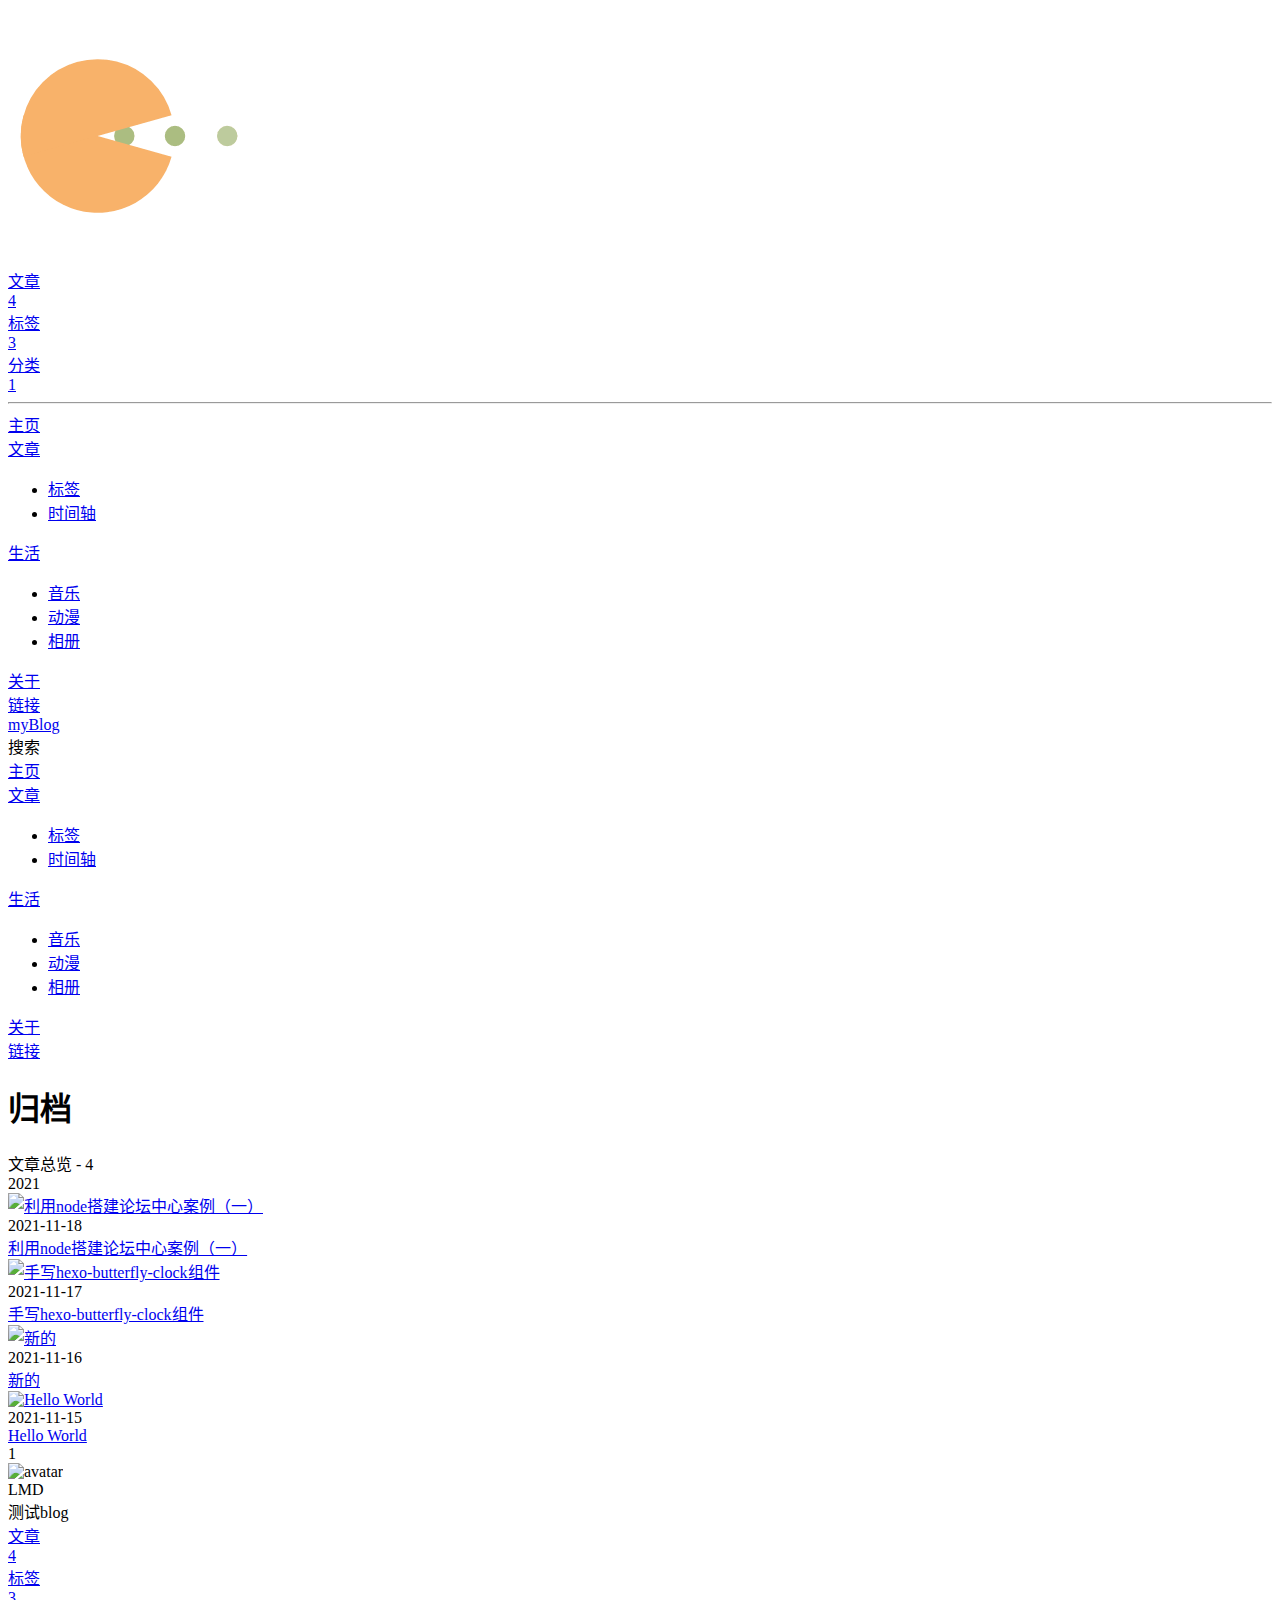
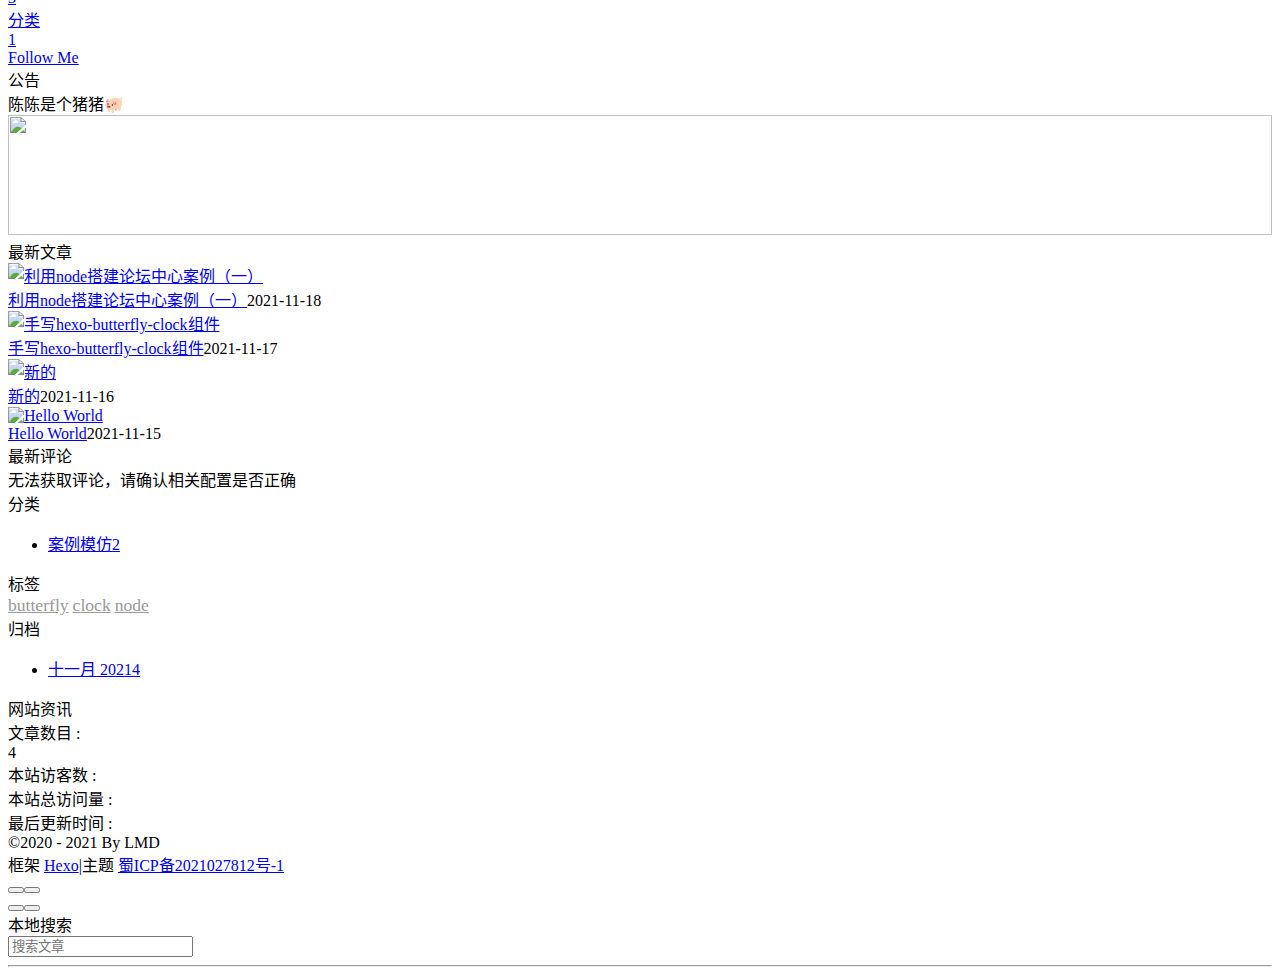
==== commit fa0c48a8: "Site updated: 2021-12-06 11:33:33" ====
--- a/archives/index.html
+++ b/archives/index.html
@@ -55,7 +55,7 @@
   isHome: false,
   isHighlightShrink: false,
   isToc: false,
-  postUpdate: '2021-11-18 22:56:03'
+  postUpdate: '2021-12-06 11:18:43'
 }</script><noscript><style type="text/css">
   #nav {
     opacity: 1
@@ -151,7 +151,7 @@
             </div>
             <ul class="card-category-list" id="aside-cat-list">
             <li class="card-category-list-item "><a class="card-category-list-link" href="/feng_5201314/categories/%E6%A1%88%E4%BE%8B%E6%A8%A1%E4%BB%BF/"><span class="card-category-list-name">案例模仿</span><span class="card-category-list-count">2</span></a></li>
-            </ul></div><div class="card-widget card-tags"><div class="item-headline"><i class="fas fa-tags"></i><span>标签</span></div><div class="card-tag-cloud"><a href="/feng_5201314/tags/butterfly/" style="font-size: 1.1em; color: #999">butterfly</a> <a href="/feng_5201314/tags/clock/" style="font-size: 1.1em; color: #999">clock</a> <a href="/feng_5201314/tags/node/" style="font-size: 1.1em; color: #999">node</a></div></div><div class="card-widget card-archives"><div class="item-headline"><i class="fas fa-archive"></i><span>归档</span></div><ul class="card-archive-list"><li class="card-archive-list-item"><a class="card-archive-list-link" href="/feng_5201314/archives/2021/11/"><span class="card-archive-list-date">十一月 2021</span><span class="card-archive-list-count">4</span></a></li></ul></div><div class="card-widget card-webinfo"><div class="item-headline"><i class="fas fa-chart-line"></i><span>网站资讯</span></div><div class="webinfo"><div class="webinfo-item"><div class="item-name">文章数目 :</div><div class="item-count">4</div></div><div class="webinfo-item"><div class="item-name">本站访客数 :</div><div class="item-count" id="busuanzi_value_site_uv"></div></div><div class="webinfo-item"><div class="item-name">本站总访问量 :</div><div class="item-count" id="busuanzi_value_site_pv"></div></div><div class="webinfo-item"><div class="item-name">最后更新时间 :</div><div class="item-count" id="last-push-date" data-lastPushDate="2021-11-18T14:56:03.180Z"></div></div></div></div></div></div></main><footer id="footer"><div id="footer-wrap"><div class="copyright">&copy;2020 - 2021 By LMD</div><div class="framework-info"><span>框架 </span><a target="_blank" rel="noopener" href="https://hexo.io">Hexo</a><span class="footer-separator">|</span><span>主题 </span><a target="_blank" rel="noopener" href="https://github.com/jerryc127/hexo-theme-butterfly">Butterfly</a></div></div></footer></div><div id="rightside"><div id="rightside-config-hide"><button id="darkmode" type="button" title="浅色和深色模式转换"><i class="fas fa-adjust"></i></button><button id="hide-aside-btn" type="button" title="单栏和双栏切换"><i class="fas fa-arrows-alt-h"></i></button></div><div id="rightside-config-show"><button id="rightside_config" type="button" title="设置"><i class="fas fa-cog fa-spin"></i></button><button id="go-up" type="button" title="回到顶部"><i class="fas fa-arrow-up"></i></button></div></div><div id="local-search"><div class="search-dialog"><div class="search-dialog__title" id="local-search-title">本地搜索</div><div id="local-input-panel"><div id="local-search-input"><div class="local-search-box"><input class="local-search-box--input" placeholder="搜索文章" type="text"/></div></div></div><hr/><div id="local-search-results"></div><span class="search-close-button"><i class="fas fa-times"></i></span></div><div id="search-mask"></div></div><div><script src="/feng_5201314/js/utils.js"></script><script src="/feng_5201314/js/main.js"></script><script src="/feng_5201314/js/search/local-search.js"></script><div class="js-pjax"></div><script src="https://cdn.jsdelivr.net/npm/blueimp-md5@2.17.0/js/md5.min.js"></script><script>window.addEventListener('load', () => {
+            </ul></div><div class="card-widget card-tags"><div class="item-headline"><i class="fas fa-tags"></i><span>标签</span></div><div class="card-tag-cloud"><a href="/feng_5201314/tags/butterfly/" style="font-size: 1.1em; color: #999">butterfly</a> <a href="/feng_5201314/tags/clock/" style="font-size: 1.1em; color: #999">clock</a> <a href="/feng_5201314/tags/node/" style="font-size: 1.1em; color: #999">node</a></div></div><div class="card-widget card-archives"><div class="item-headline"><i class="fas fa-archive"></i><span>归档</span></div><ul class="card-archive-list"><li class="card-archive-list-item"><a class="card-archive-list-link" href="/feng_5201314/archives/2021/11/"><span class="card-archive-list-date">十一月 2021</span><span class="card-archive-list-count">4</span></a></li></ul></div><div class="card-widget card-webinfo"><div class="item-headline"><i class="fas fa-chart-line"></i><span>网站资讯</span></div><div class="webinfo"><div class="webinfo-item"><div class="item-name">文章数目 :</div><div class="item-count">4</div></div><div class="webinfo-item"><div class="item-name">本站访客数 :</div><div class="item-count" id="busuanzi_value_site_uv"></div></div><div class="webinfo-item"><div class="item-name">本站总访问量 :</div><div class="item-count" id="busuanzi_value_site_pv"></div></div><div class="webinfo-item"><div class="item-name">最后更新时间 :</div><div class="item-count" id="last-push-date" data-lastPushDate="2021-12-06T03:18:43.312Z"></div></div></div></div></div></div></main><footer id="footer"><div id="footer-wrap"><div class="copyright">&copy;2020 - 2021 By LMD</div><div class="framework-info"><span>框架 </span><a target="_blank" rel="noopener" href="https://hexo.io">Hexo</a><span class="footer-separator">|</span><span>主题 </span><a target="_blank" rel="noopener" href="https://beian.miit.gov.cn/">蜀ICP备2021027812号-1</a></div></div></footer></div><div id="rightside"><div id="rightside-config-hide"><button id="darkmode" type="button" title="浅色和深色模式转换"><i class="fas fa-adjust"></i></button><button id="hide-aside-btn" type="button" title="单栏和双栏切换"><i class="fas fa-arrows-alt-h"></i></button></div><div id="rightside-config-show"><button id="rightside_config" type="button" title="设置"><i class="fas fa-cog fa-spin"></i></button><button id="go-up" type="button" title="回到顶部"><i class="fas fa-arrow-up"></i></button></div></div><div id="local-search"><div class="search-dialog"><div class="search-dialog__title" id="local-search-title">本地搜索</div><div id="local-input-panel"><div id="local-search-input"><div class="local-search-box"><input class="local-search-box--input" placeholder="搜索文章" type="text"/></div></div></div><hr/><div id="local-search-results"></div><span class="search-close-button"><i class="fas fa-times"></i></span></div><div id="search-mask"></div></div><div><script src="/feng_5201314/js/utils.js"></script><script src="/feng_5201314/js/main.js"></script><script src="/feng_5201314/js/search/local-search.js"></script><div class="js-pjax"></div><script src="https://cdn.jsdelivr.net/npm/blueimp-md5@2.17.0/js/md5.min.js"></script><script>window.addEventListener('load', () => {
   const changeContent = (content) => {
     if (content === '') return content
 
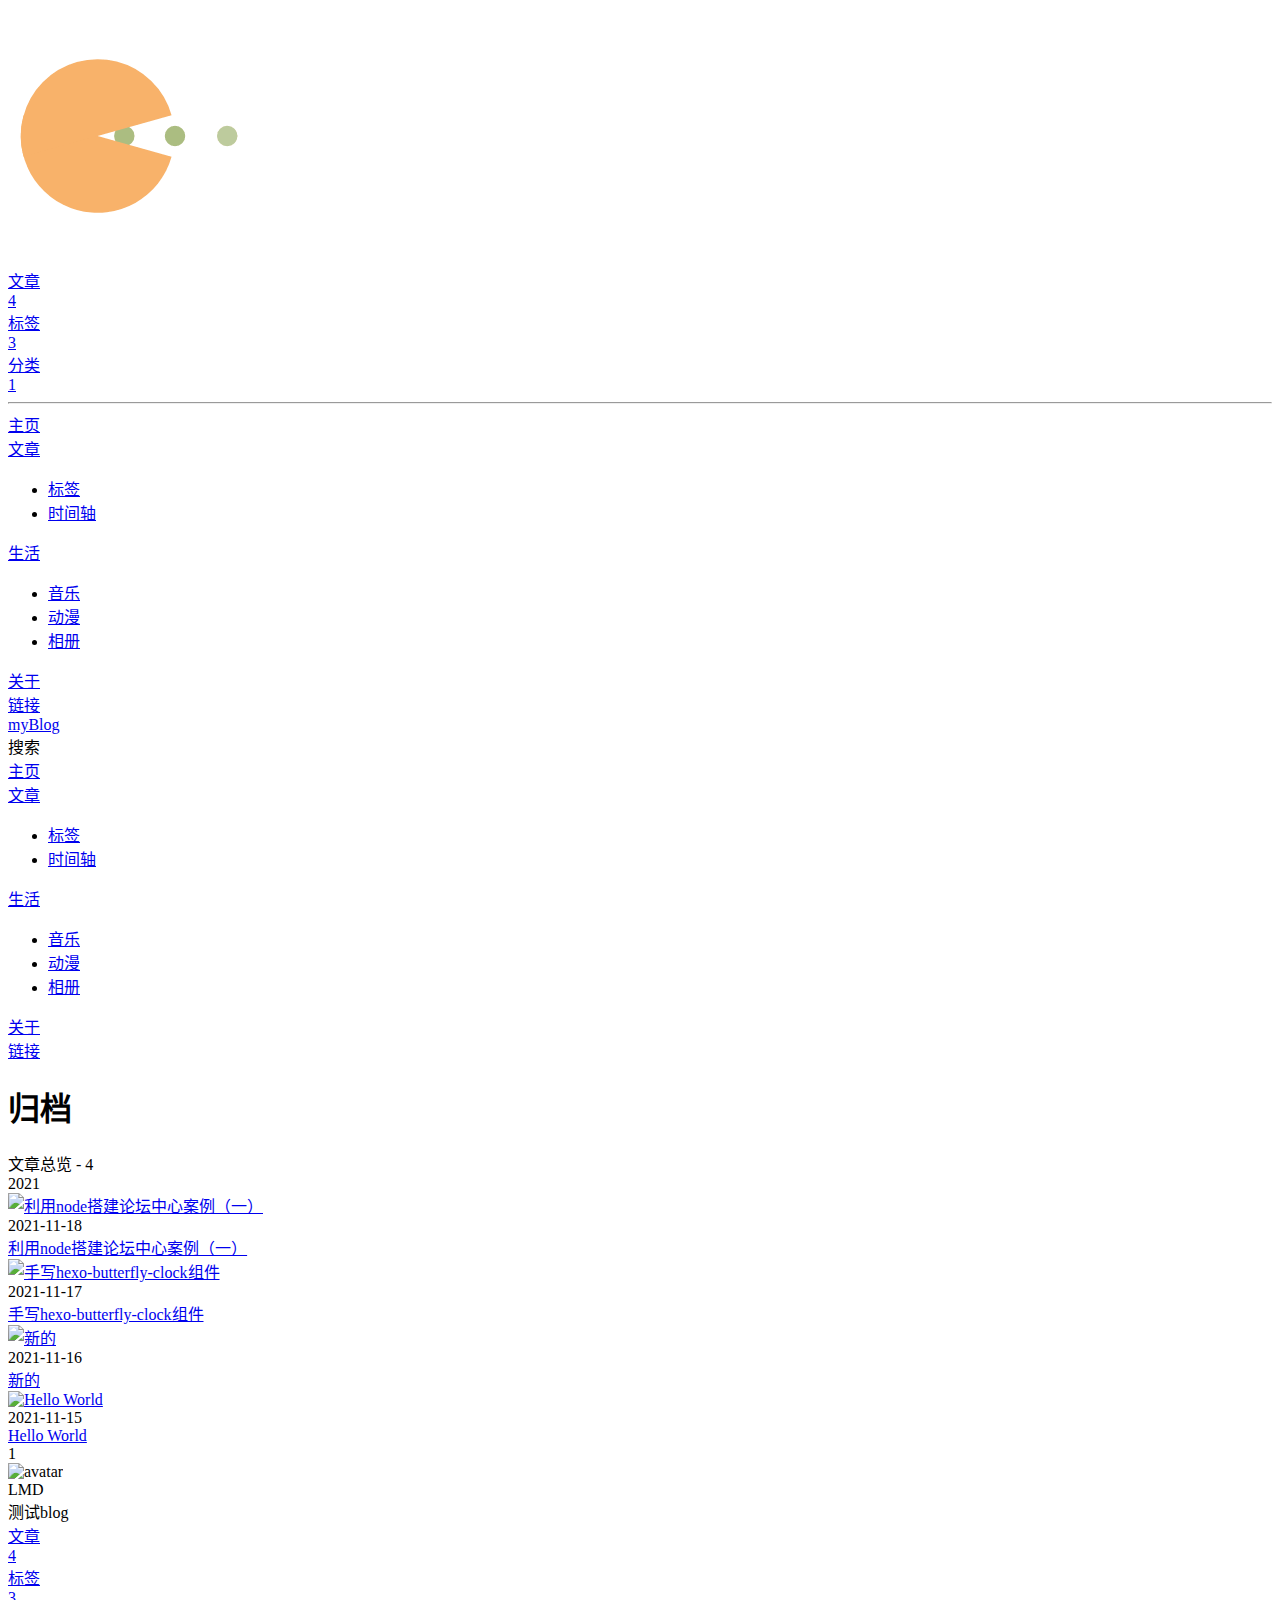
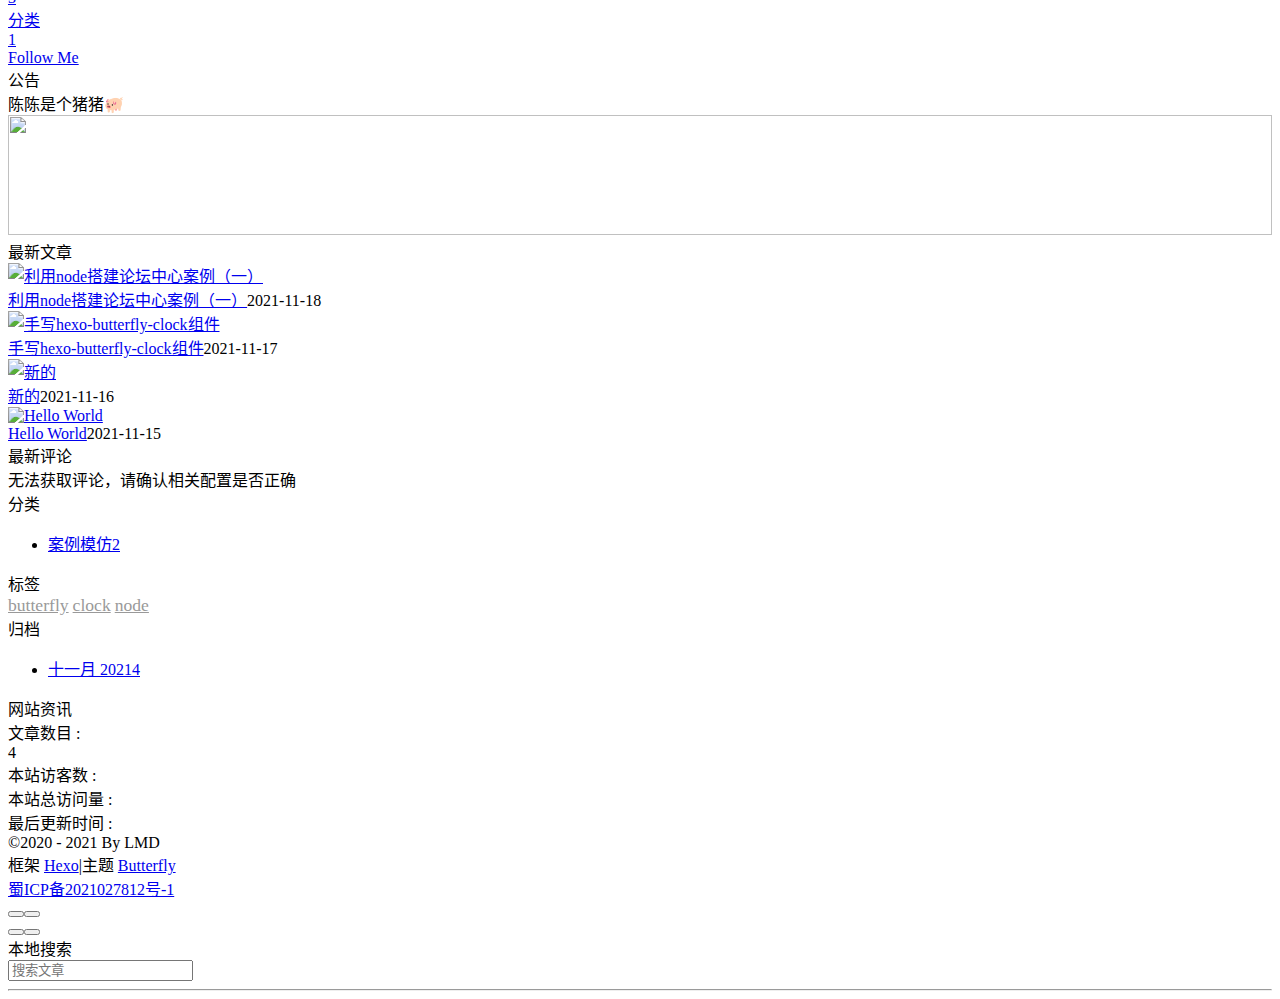
==== commit b6ef688f: "Site updated: 2021-12-06 20:32:22" ====
--- a/archives/index.html
+++ b/archives/index.html
@@ -55,7 +55,7 @@
   isHome: false,
   isHighlightShrink: false,
   isToc: false,
-  postUpdate: '2021-12-06 11:18:43'
+  postUpdate: '2021-12-06 20:31:52'
 }</script><noscript><style type="text/css">
   #nav {
     opacity: 1
@@ -144,14 +144,14 @@
       }
     }
     detectApple()
-    })(window)</script><link rel="stylesheet" href="/css/custom.css"><!-- hexo injector head_end start --><link rel="stylesheet" href="https://cdn.jsdelivr.net/npm/hexo-butterfly-clock/lib/clock.min.css"><!-- hexo injector head_end end --><meta name="generator" content="Hexo 5.4.0"></head><body><div id="sidebar"><div id="menu-mask"></div><div id="sidebar-menus"><div class="avatar-img is-center"><img src="/feng_5201314/img/smile.jpg" onerror="onerror=null;src='/img/friend_404.gif'" alt="avatar"/></div><div class="site-data"><div class="data-item is-center"><div class="data-item-link"><a href="/feng_5201314/archives/"><div class="headline">文章</div><div class="length-num">4</div></a></div></div><div class="data-item is-center"><div class="data-item-link"><a href="/feng_5201314/tags/"><div class="headline">标签</div><div class="length-num">3</div></a></div></div><div class="data-item is-center"><div class="data-item-link"><a href="/feng_5201314/categories/"><div class="headline">分类</div><div class="length-num">1</div></a></div></div></div><hr/><div class="menus_items"><div class="menus_item"><a class="site-page" href="/feng_5201314/"><i class="fa-fw fas fa-home"></i><span> 主页</span></a></div><div class="menus_item"><a class="site-page" href="javascript:void(0);"><i class="fa-fw fas fa-book"></i><span> 文章</span><i class="fas fa-chevron-down expand"></i></a><ul class="menus_item_child"><li><a class="site-page child" href="/feng_5201314/tags/"><i class="fa-fw fas fa-tags"></i><span> 标签</span></a></li><li><a class="site-page child" href="/feng_5201314/archives/"><i class="fa-fw fas fa-archive"></i><span> 时间轴</span></a></li></ul></div><div class="menus_item"><a class="site-page" href="javascript:void(0);"><i class="fa-fw fas fa-list"></i><span> 生活</span><i class="fas fa-chevron-down expand"></i></a><ul class="menus_item_child"><li><a class="site-page child" href="/feng_5201314/music/"><i class="fa-fw fas fa-music"></i><span> 音乐</span></a></li><li><a class="site-page child" href="/feng_5201314/movies/"><i class="fa-fw fas fa-video"></i><span> 动漫</span></a></li><li><a class="site-page child" href="/feng_5201314/Gallery/"><i class="fa-fw fas fa-images"></i><span> 相册</span></a></li></ul></div><div class="menus_item"><a class="site-page" href="/feng_5201314/about/"><i class="fa-fw fas fa-heart"></i><span> 关于</span></a></div><div class="menus_item"><a class="site-page" href="/feng_5201314/link/"><i class="fa-fw fas fa-link"></i><span> 链接</span></a></div></div></div></div><div class="page" id="body-wrap"><header class="not-home-page" id="page-header" style="background-image: url('/feng_5201314/img/fishsky.jpg')"><nav id="nav"><span id="blog_name"><a id="site-name" href="/feng_5201314/">myBlog</a></span><div id="menus"><div id="search-button"><a class="site-page social-icon search"><i class="fas fa-search fa-fw"></i><span> 搜索</span></a></div><div class="menus_items"><div class="menus_item"><a class="site-page" href="/feng_5201314/"><i class="fa-fw fas fa-home"></i><span> 主页</span></a></div><div class="menus_item"><a class="site-page" href="javascript:void(0);"><i class="fa-fw fas fa-book"></i><span> 文章</span><i class="fas fa-chevron-down expand"></i></a><ul class="menus_item_child"><li><a class="site-page child" href="/feng_5201314/tags/"><i class="fa-fw fas fa-tags"></i><span> 标签</span></a></li><li><a class="site-page child" href="/feng_5201314/archives/"><i class="fa-fw fas fa-archive"></i><span> 时间轴</span></a></li></ul></div><div class="menus_item"><a class="site-page" href="javascript:void(0);"><i class="fa-fw fas fa-list"></i><span> 生活</span><i class="fas fa-chevron-down expand"></i></a><ul class="menus_item_child"><li><a class="site-page child" href="/feng_5201314/music/"><i class="fa-fw fas fa-music"></i><span> 音乐</span></a></li><li><a class="site-page child" href="/feng_5201314/movies/"><i class="fa-fw fas fa-video"></i><span> 动漫</span></a></li><li><a class="site-page child" href="/feng_5201314/Gallery/"><i class="fa-fw fas fa-images"></i><span> 相册</span></a></li></ul></div><div class="menus_item"><a class="site-page" href="/feng_5201314/about/"><i class="fa-fw fas fa-heart"></i><span> 关于</span></a></div><div class="menus_item"><a class="site-page" href="/feng_5201314/link/"><i class="fa-fw fas fa-link"></i><span> 链接</span></a></div></div><div id="toggle-menu"><a class="site-page"><i class="fas fa-bars fa-fw"></i></a></div></div></nav><div id="page-site-info"><h1 id="site-title">归档</h1></div></header><main class="layout" id="content-inner"><div id="archive"><div class="article-sort-title">文章总览 - 4</div><div class="article-sort"><div class="article-sort-item year">2021</div><div class="article-sort-item"><a class="article-sort-item-img" href="/feng_5201314/2021/11/18/%E5%88%A9%E7%94%A8node%E6%90%AD%E5%BB%BA%E8%AE%BA%E5%9D%9B%E4%B8%AD%E5%BF%83%E6%A1%88%E4%BE%8B%EF%BC%88%E4%B8%80%EF%BC%89/" title="利用node搭建论坛中心案例（一）"><img src="/feng_5201314/img/night.webp" alt="利用node搭建论坛中心案例（一）" onerror="this.onerror=null;this.src='/feng_5201314/img/404.jpg'"></a><div class="article-sort-item-info"><div class="article-sort-item-time"><i class="far fa-calendar-alt"></i><time class="post-meta-date-created" datetime="2021-11-18T14:52:25.000Z" title="发表于 2021-11-18 22:52:25">2021-11-18</time></div><a class="article-sort-item-title" href="/feng_5201314/2021/11/18/%E5%88%A9%E7%94%A8node%E6%90%AD%E5%BB%BA%E8%AE%BA%E5%9D%9B%E4%B8%AD%E5%BF%83%E6%A1%88%E4%BE%8B%EF%BC%88%E4%B8%80%EF%BC%89/" title="利用node搭建论坛中心案例（一）">利用node搭建论坛中心案例（一）</a></div></div><div class="article-sort-item"><a class="article-sort-item-img" href="/feng_5201314/2021/11/17/%E6%89%8B%E5%86%99hexo-butterfly-clock%E7%BB%84%E4%BB%B6/" title="手写hexo-butterfly-clock组件"><img src="/feng_5201314/img/clock.jpg" alt="手写hexo-butterfly-clock组件" onerror="this.onerror=null;this.src='/feng_5201314/img/404.jpg'"></a><div class="article-sort-item-info"><div class="article-sort-item-time"><i class="far fa-calendar-alt"></i><time class="post-meta-date-created" datetime="2021-11-17T13:14:25.109Z" title="发表于 2021-11-17 21:14:25">2021-11-17</time></div><a class="article-sort-item-title" href="/feng_5201314/2021/11/17/%E6%89%8B%E5%86%99hexo-butterfly-clock%E7%BB%84%E4%BB%B6/" title="手写hexo-butterfly-clock组件">手写hexo-butterfly-clock组件</a></div></div><div class="article-sort-item"><a class="article-sort-item-img" href="/feng_5201314/2021/11/16/%E6%96%B0%E7%9A%84%E4%B8%80%E7%AF%87/" title="新的"><img src="https://cdn.jsdelivr.net/npm/butterfly-extsrc@1/img/default.jpg" alt="新的" onerror="this.onerror=null;this.src='/feng_5201314/img/404.jpg'"></a><div class="article-sort-item-info"><div class="article-sort-item-time"><i class="far fa-calendar-alt"></i><time class="post-meta-date-created" datetime="2021-11-16T02:51:06.214Z" title="发表于 2021-11-16 10:51:06">2021-11-16</time></div><a class="article-sort-item-title" href="/feng_5201314/2021/11/16/%E6%96%B0%E7%9A%84%E4%B8%80%E7%AF%87/" title="新的">新的</a></div></div><div class="article-sort-item"><a class="article-sort-item-img" href="/feng_5201314/2021/11/15/hello-world/" title="Hello World"><img src="https://cdn.jsdelivr.net/npm/butterfly-extsrc@1/img/default.jpg" alt="Hello World" onerror="this.onerror=null;this.src='/feng_5201314/img/404.jpg'"></a><div class="article-sort-item-info"><div class="article-sort-item-time"><i class="far fa-calendar-alt"></i><time class="post-meta-date-created" datetime="2021-11-15T13:07:30.954Z" title="发表于 2021-11-15 21:07:30">2021-11-15</time></div><a class="article-sort-item-title" href="/feng_5201314/2021/11/15/hello-world/" title="Hello World">Hello World</a></div></div></div><nav id="pagination"><div class="pagination"><span class="page-number current">1</span></div></nav></div><div class="aside-content" id="aside-content"><div class="card-widget card-info"><div class="is-center"><div class="avatar-img"><img src="/feng_5201314/img/smile.jpg" onerror="this.onerror=null;this.src='/feng_5201314/img/friend_404.gif'" alt="avatar"/></div><div class="author-info__name">LMD</div><div class="author-info__description">测试blog</div></div><div class="card-info-data"><div class="card-info-data-item is-center"><a href="/feng_5201314/archives/"><div class="headline">文章</div><div class="length-num">4</div></a></div><div class="card-info-data-item is-center"><a href="/feng_5201314/tags/"><div class="headline">标签</div><div class="length-num">3</div></a></div><div class="card-info-data-item is-center"><a href="/feng_5201314/categories/"><div class="headline">分类</div><div class="length-num">1</div></a></div></div><a class="button--animated" id="card-info-btn" target="_blank" rel="noopener" href="https://github.com/xxxxxx"><i class="fab fa-github"></i><span>Follow Me</span></a></div><div class="card-widget card-announcement"><div class="item-headline"><i class="fas fa-bullhorn card-announcement-animation"></i><span>公告</span></div><div class="announcement_content">陈陈是个猪猪🐖</div></div><div class="sticky_layout"><div class="card-widget card-recent-post"><div class="item-headline"><i class="fas fa-history"></i><span>最新文章</span></div><div class="aside-list"><div class="aside-list-item"><a class="thumbnail" href="/feng_5201314/2021/11/18/%E5%88%A9%E7%94%A8node%E6%90%AD%E5%BB%BA%E8%AE%BA%E5%9D%9B%E4%B8%AD%E5%BF%83%E6%A1%88%E4%BE%8B%EF%BC%88%E4%B8%80%EF%BC%89/" title="利用node搭建论坛中心案例（一）"><img src="/feng_5201314/img/night.webp" onerror="this.onerror=null;this.src='/feng_5201314/img/404.jpg'" alt="利用node搭建论坛中心案例（一）"/></a><div class="content"><a class="title" href="/feng_5201314/2021/11/18/%E5%88%A9%E7%94%A8node%E6%90%AD%E5%BB%BA%E8%AE%BA%E5%9D%9B%E4%B8%AD%E5%BF%83%E6%A1%88%E4%BE%8B%EF%BC%88%E4%B8%80%EF%BC%89/" title="利用node搭建论坛中心案例（一）">利用node搭建论坛中心案例（一）</a><time datetime="2021-11-18T14:52:25.000Z" title="发表于 2021-11-18 22:52:25">2021-11-18</time></div></div><div class="aside-list-item"><a class="thumbnail" href="/feng_5201314/2021/11/17/%E6%89%8B%E5%86%99hexo-butterfly-clock%E7%BB%84%E4%BB%B6/" title="手写hexo-butterfly-clock组件"><img src="/feng_5201314/img/clock.jpg" onerror="this.onerror=null;this.src='/feng_5201314/img/404.jpg'" alt="手写hexo-butterfly-clock组件"/></a><div class="content"><a class="title" href="/feng_5201314/2021/11/17/%E6%89%8B%E5%86%99hexo-butterfly-clock%E7%BB%84%E4%BB%B6/" title="手写hexo-butterfly-clock组件">手写hexo-butterfly-clock组件</a><time datetime="2021-11-17T13:14:25.109Z" title="发表于 2021-11-17 21:14:25">2021-11-17</time></div></div><div class="aside-list-item"><a class="thumbnail" href="/feng_5201314/2021/11/16/%E6%96%B0%E7%9A%84%E4%B8%80%E7%AF%87/" title="新的"><img src="https://cdn.jsdelivr.net/npm/butterfly-extsrc@1/img/default.jpg" onerror="this.onerror=null;this.src='/feng_5201314/img/404.jpg'" alt="新的"/></a><div class="content"><a class="title" href="/feng_5201314/2021/11/16/%E6%96%B0%E7%9A%84%E4%B8%80%E7%AF%87/" title="新的">新的</a><time datetime="2021-11-16T02:51:06.214Z" title="发表于 2021-11-16 10:51:06">2021-11-16</time></div></div><div class="aside-list-item"><a class="thumbnail" href="/feng_5201314/2021/11/15/hello-world/" title="Hello World"><img src="https://cdn.jsdelivr.net/npm/butterfly-extsrc@1/img/default.jpg" onerror="this.onerror=null;this.src='/feng_5201314/img/404.jpg'" alt="Hello World"/></a><div class="content"><a class="title" href="/feng_5201314/2021/11/15/hello-world/" title="Hello World">Hello World</a><time datetime="2021-11-15T13:07:30.954Z" title="发表于 2021-11-15 21:07:30">2021-11-15</time></div></div></div></div><div class="card-widget" id="card-newest-comments"><div class="item-headline"><i class="fas fa-comment-dots"></i><span>最新评论</span></div><div class="aside-list"><span>正在加载中...</span></div></div><div class="card-widget card-categories"><div class="item-headline">
+    })(window)</script><link rel="stylesheet" href="/css/custom.css"><!-- hexo injector head_end start --><link rel="stylesheet" href="https://cdn.jsdelivr.net/npm/hexo-butterfly-clock/lib/clock.min.css"><!-- hexo injector head_end end --><meta name="generator" content="Hexo 5.4.0"></head><body><div id="sidebar"><div id="menu-mask"></div><div id="sidebar-menus"><div class="avatar-img is-center"><img src="/feng_5201314/img/smile.jpg" onerror="onerror=null;src='/img/friend_404.gif'" alt="avatar"/></div><div class="site-data"><div class="data-item is-center"><div class="data-item-link"><a href="/feng_5201314/archives/"><div class="headline">文章</div><div class="length-num">4</div></a></div></div><div class="data-item is-center"><div class="data-item-link"><a href="/feng_5201314/tags/"><div class="headline">标签</div><div class="length-num">3</div></a></div></div><div class="data-item is-center"><div class="data-item-link"><a href="/feng_5201314/categories/"><div class="headline">分类</div><div class="length-num">1</div></a></div></div></div><hr/><div class="menus_items"><div class="menus_item"><a class="site-page" href="/feng_5201314/"><i class="fa-fw fas fa-home"></i><span> 主页</span></a></div><div class="menus_item"><a class="site-page" href="javascript:void(0);"><i class="fa-fw fas fa-book"></i><span> 文章</span><i class="fas fa-chevron-down expand"></i></a><ul class="menus_item_child"><li><a class="site-page child" href="/feng_5201314/tags/"><i class="fa-fw fas fa-tags"></i><span> 标签</span></a></li><li><a class="site-page child" href="/feng_5201314/archives/"><i class="fa-fw fas fa-archive"></i><span> 时间轴</span></a></li></ul></div><div class="menus_item"><a class="site-page" href="javascript:void(0);"><i class="fa-fw fas fa-list"></i><span> 生活</span><i class="fas fa-chevron-down expand"></i></a><ul class="menus_item_child"><li><a class="site-page child" href="/feng_5201314/music/"><i class="fa-fw fas fa-music"></i><span> 音乐</span></a></li><li><a class="site-page child" href="/feng_5201314/movies/"><i class="fa-fw fas fa-video"></i><span> 动漫</span></a></li><li><a class="site-page child" href="/feng_5201314/Gallery/"><i class="fa-fw fas fa-images"></i><span> 相册</span></a></li></ul></div><div class="menus_item"><a class="site-page" href="/feng_5201314/about/"><i class="fa-fw fas fa-heart"></i><span> 关于</span></a></div><div class="menus_item"><a class="site-page" href="/feng_5201314/link/"><i class="fa-fw fas fa-link"></i><span> 链接</span></a></div></div></div></div><div class="page" id="body-wrap"><header class="not-home-page" id="page-header" style="background-image: url('/feng_5201314/img/fishsky.jpg')"><nav id="nav"><span id="blog_name"><a id="site-name" href="/feng_5201314/">myBlog</a></span><div id="menus"><div id="search-button"><a class="site-page social-icon search"><i class="fas fa-search fa-fw"></i><span> 搜索</span></a></div><div class="menus_items"><div class="menus_item"><a class="site-page" href="/feng_5201314/"><i class="fa-fw fas fa-home"></i><span> 主页</span></a></div><div class="menus_item"><a class="site-page" href="javascript:void(0);"><i class="fa-fw fas fa-book"></i><span> 文章</span><i class="fas fa-chevron-down expand"></i></a><ul class="menus_item_child"><li><a class="site-page child" href="/feng_5201314/tags/"><i class="fa-fw fas fa-tags"></i><span> 标签</span></a></li><li><a class="site-page child" href="/feng_5201314/archives/"><i class="fa-fw fas fa-archive"></i><span> 时间轴</span></a></li></ul></div><div class="menus_item"><a class="site-page" href="javascript:void(0);"><i class="fa-fw fas fa-list"></i><span> 生活</span><i class="fas fa-chevron-down expand"></i></a><ul class="menus_item_child"><li><a class="site-page child" href="/feng_5201314/music/"><i class="fa-fw fas fa-music"></i><span> 音乐</span></a></li><li><a class="site-page child" href="/feng_5201314/movies/"><i class="fa-fw fas fa-video"></i><span> 动漫</span></a></li><li><a class="site-page child" href="/feng_5201314/Gallery/"><i class="fa-fw fas fa-images"></i><span> 相册</span></a></li></ul></div><div class="menus_item"><a class="site-page" href="/feng_5201314/about/"><i class="fa-fw fas fa-heart"></i><span> 关于</span></a></div><div class="menus_item"><a class="site-page" href="/feng_5201314/link/"><i class="fa-fw fas fa-link"></i><span> 链接</span></a></div></div><div id="toggle-menu"><a class="site-page"><i class="fas fa-bars fa-fw"></i></a></div></div></nav><div id="page-site-info"><h1 id="site-title">归档</h1></div></header><main class="layout" id="content-inner"><div id="archive"><div class="article-sort-title">文章总览 - 4</div><div class="article-sort"><div class="article-sort-item year">2021</div><div class="article-sort-item"><a class="article-sort-item-img" href="/feng_5201314/2021/11/18/node_article/" title="利用node搭建论坛中心案例（一）"><img src="/feng_5201314/img/night.webp" alt="利用node搭建论坛中心案例（一）" onerror="this.onerror=null;this.src='/feng_5201314/img/404.jpg'"></a><div class="article-sort-item-info"><div class="article-sort-item-time"><i class="far fa-calendar-alt"></i><time class="post-meta-date-created" datetime="2021-11-18T14:52:25.000Z" title="发表于 2021-11-18 22:52:25">2021-11-18</time></div><a class="article-sort-item-title" href="/feng_5201314/2021/11/18/node_article/" title="利用node搭建论坛中心案例（一）">利用node搭建论坛中心案例（一）</a></div></div><div class="article-sort-item"><a class="article-sort-item-img" href="/feng_5201314/2021/11/17/hexo-butterfly-unit/" title="手写hexo-butterfly-clock组件"><img src="/feng_5201314/img/clock.jpg" alt="手写hexo-butterfly-clock组件" onerror="this.onerror=null;this.src='/feng_5201314/img/404.jpg'"></a><div class="article-sort-item-info"><div class="article-sort-item-time"><i class="far fa-calendar-alt"></i><time class="post-meta-date-created" datetime="2021-11-17T13:14:25.109Z" title="发表于 2021-11-17 21:14:25">2021-11-17</time></div><a class="article-sort-item-title" href="/feng_5201314/2021/11/17/hexo-butterfly-unit/" title="手写hexo-butterfly-clock组件">手写hexo-butterfly-clock组件</a></div></div><div class="article-sort-item"><a class="article-sort-item-img" href="/feng_5201314/2021/11/16/text/" title="新的"><img src="https://cdn.jsdelivr.net/npm/butterfly-extsrc@1/img/default.jpg" alt="新的" onerror="this.onerror=null;this.src='/feng_5201314/img/404.jpg'"></a><div class="article-sort-item-info"><div class="article-sort-item-time"><i class="far fa-calendar-alt"></i><time class="post-meta-date-created" datetime="2021-11-16T02:51:06.214Z" title="发表于 2021-11-16 10:51:06">2021-11-16</time></div><a class="article-sort-item-title" href="/feng_5201314/2021/11/16/text/" title="新的">新的</a></div></div><div class="article-sort-item"><a class="article-sort-item-img" href="/feng_5201314/2021/11/15/hello-world/" title="Hello World"><img src="https://cdn.jsdelivr.net/npm/butterfly-extsrc@1/img/default.jpg" alt="Hello World" onerror="this.onerror=null;this.src='/feng_5201314/img/404.jpg'"></a><div class="article-sort-item-info"><div class="article-sort-item-time"><i class="far fa-calendar-alt"></i><time class="post-meta-date-created" datetime="2021-11-15T13:07:30.954Z" title="发表于 2021-11-15 21:07:30">2021-11-15</time></div><a class="article-sort-item-title" href="/feng_5201314/2021/11/15/hello-world/" title="Hello World">Hello World</a></div></div></div><nav id="pagination"><div class="pagination"><span class="page-number current">1</span></div></nav></div><div class="aside-content" id="aside-content"><div class="card-widget card-info"><div class="is-center"><div class="avatar-img"><img src="/feng_5201314/img/smile.jpg" onerror="this.onerror=null;this.src='/feng_5201314/img/friend_404.gif'" alt="avatar"/></div><div class="author-info__name">LMD</div><div class="author-info__description">测试blog</div></div><div class="card-info-data"><div class="card-info-data-item is-center"><a href="/feng_5201314/archives/"><div class="headline">文章</div><div class="length-num">4</div></a></div><div class="card-info-data-item is-center"><a href="/feng_5201314/tags/"><div class="headline">标签</div><div class="length-num">3</div></a></div><div class="card-info-data-item is-center"><a href="/feng_5201314/categories/"><div class="headline">分类</div><div class="length-num">1</div></a></div></div><a class="button--animated" id="card-info-btn" target="_blank" rel="noopener" href="https://github.com/xxxxxx"><i class="fab fa-github"></i><span>Follow Me</span></a></div><div class="card-widget card-announcement"><div class="item-headline"><i class="fas fa-bullhorn card-announcement-animation"></i><span>公告</span></div><div class="announcement_content">陈陈是个猪猪🐖</div></div><div class="sticky_layout"><div class="card-widget card-recent-post"><div class="item-headline"><i class="fas fa-history"></i><span>最新文章</span></div><div class="aside-list"><div class="aside-list-item"><a class="thumbnail" href="/feng_5201314/2021/11/18/node_article/" title="利用node搭建论坛中心案例（一）"><img src="/feng_5201314/img/night.webp" onerror="this.onerror=null;this.src='/feng_5201314/img/404.jpg'" alt="利用node搭建论坛中心案例（一）"/></a><div class="content"><a class="title" href="/feng_5201314/2021/11/18/node_article/" title="利用node搭建论坛中心案例（一）">利用node搭建论坛中心案例（一）</a><time datetime="2021-11-18T14:52:25.000Z" title="发表于 2021-11-18 22:52:25">2021-11-18</time></div></div><div class="aside-list-item"><a class="thumbnail" href="/feng_5201314/2021/11/17/hexo-butterfly-unit/" title="手写hexo-butterfly-clock组件"><img src="/feng_5201314/img/clock.jpg" onerror="this.onerror=null;this.src='/feng_5201314/img/404.jpg'" alt="手写hexo-butterfly-clock组件"/></a><div class="content"><a class="title" href="/feng_5201314/2021/11/17/hexo-butterfly-unit/" title="手写hexo-butterfly-clock组件">手写hexo-butterfly-clock组件</a><time datetime="2021-11-17T13:14:25.109Z" title="发表于 2021-11-17 21:14:25">2021-11-17</time></div></div><div class="aside-list-item"><a class="thumbnail" href="/feng_5201314/2021/11/16/text/" title="新的"><img src="https://cdn.jsdelivr.net/npm/butterfly-extsrc@1/img/default.jpg" onerror="this.onerror=null;this.src='/feng_5201314/img/404.jpg'" alt="新的"/></a><div class="content"><a class="title" href="/feng_5201314/2021/11/16/text/" title="新的">新的</a><time datetime="2021-11-16T02:51:06.214Z" title="发表于 2021-11-16 10:51:06">2021-11-16</time></div></div><div class="aside-list-item"><a class="thumbnail" href="/feng_5201314/2021/11/15/hello-world/" title="Hello World"><img src="https://cdn.jsdelivr.net/npm/butterfly-extsrc@1/img/default.jpg" onerror="this.onerror=null;this.src='/feng_5201314/img/404.jpg'" alt="Hello World"/></a><div class="content"><a class="title" href="/feng_5201314/2021/11/15/hello-world/" title="Hello World">Hello World</a><time datetime="2021-11-15T13:07:30.954Z" title="发表于 2021-11-15 21:07:30">2021-11-15</time></div></div></div></div><div class="card-widget" id="card-newest-comments"><div class="item-headline"><i class="fas fa-comment-dots"></i><span>最新评论</span></div><div class="aside-list"><span>正在加载中...</span></div></div><div class="card-widget card-categories"><div class="item-headline">
             <i class="fas fa-folder-open"></i>
             <span>分类</span>
             
             </div>
             <ul class="card-category-list" id="aside-cat-list">
             <li class="card-category-list-item "><a class="card-category-list-link" href="/feng_5201314/categories/%E6%A1%88%E4%BE%8B%E6%A8%A1%E4%BB%BF/"><span class="card-category-list-name">案例模仿</span><span class="card-category-list-count">2</span></a></li>
-            </ul></div><div class="card-widget card-tags"><div class="item-headline"><i class="fas fa-tags"></i><span>标签</span></div><div class="card-tag-cloud"><a href="/feng_5201314/tags/butterfly/" style="font-size: 1.1em; color: #999">butterfly</a> <a href="/feng_5201314/tags/clock/" style="font-size: 1.1em; color: #999">clock</a> <a href="/feng_5201314/tags/node/" style="font-size: 1.1em; color: #999">node</a></div></div><div class="card-widget card-archives"><div class="item-headline"><i class="fas fa-archive"></i><span>归档</span></div><ul class="card-archive-list"><li class="card-archive-list-item"><a class="card-archive-list-link" href="/feng_5201314/archives/2021/11/"><span class="card-archive-list-date">十一月 2021</span><span class="card-archive-list-count">4</span></a></li></ul></div><div class="card-widget card-webinfo"><div class="item-headline"><i class="fas fa-chart-line"></i><span>网站资讯</span></div><div class="webinfo"><div class="webinfo-item"><div class="item-name">文章数目 :</div><div class="item-count">4</div></div><div class="webinfo-item"><div class="item-name">本站访客数 :</div><div class="item-count" id="busuanzi_value_site_uv"></div></div><div class="webinfo-item"><div class="item-name">本站总访问量 :</div><div class="item-count" id="busuanzi_value_site_pv"></div></div><div class="webinfo-item"><div class="item-name">最后更新时间 :</div><div class="item-count" id="last-push-date" data-lastPushDate="2021-12-06T03:18:43.312Z"></div></div></div></div></div></div></main><footer id="footer"><div id="footer-wrap"><div class="copyright">&copy;2020 - 2021 By LMD</div><div class="framework-info"><span>框架 </span><a target="_blank" rel="noopener" href="https://hexo.io">Hexo</a><span class="footer-separator">|</span><span>主题 </span><a target="_blank" rel="noopener" href="https://beian.miit.gov.cn/">蜀ICP备2021027812号-1</a></div></div></footer></div><div id="rightside"><div id="rightside-config-hide"><button id="darkmode" type="button" title="浅色和深色模式转换"><i class="fas fa-adjust"></i></button><button id="hide-aside-btn" type="button" title="单栏和双栏切换"><i class="fas fa-arrows-alt-h"></i></button></div><div id="rightside-config-show"><button id="rightside_config" type="button" title="设置"><i class="fas fa-cog fa-spin"></i></button><button id="go-up" type="button" title="回到顶部"><i class="fas fa-arrow-up"></i></button></div></div><div id="local-search"><div class="search-dialog"><div class="search-dialog__title" id="local-search-title">本地搜索</div><div id="local-input-panel"><div id="local-search-input"><div class="local-search-box"><input class="local-search-box--input" placeholder="搜索文章" type="text"/></div></div></div><hr/><div id="local-search-results"></div><span class="search-close-button"><i class="fas fa-times"></i></span></div><div id="search-mask"></div></div><div><script src="/feng_5201314/js/utils.js"></script><script src="/feng_5201314/js/main.js"></script><script src="/feng_5201314/js/search/local-search.js"></script><div class="js-pjax"></div><script src="https://cdn.jsdelivr.net/npm/blueimp-md5@2.17.0/js/md5.min.js"></script><script>window.addEventListener('load', () => {
+            </ul></div><div class="card-widget card-tags"><div class="item-headline"><i class="fas fa-tags"></i><span>标签</span></div><div class="card-tag-cloud"><a href="/feng_5201314/tags/butterfly/" style="font-size: 1.1em; color: #999">butterfly</a> <a href="/feng_5201314/tags/clock/" style="font-size: 1.1em; color: #999">clock</a> <a href="/feng_5201314/tags/node/" style="font-size: 1.1em; color: #999">node</a></div></div><div class="card-widget card-archives"><div class="item-headline"><i class="fas fa-archive"></i><span>归档</span></div><ul class="card-archive-list"><li class="card-archive-list-item"><a class="card-archive-list-link" href="/feng_5201314/archives/2021/11/"><span class="card-archive-list-date">十一月 2021</span><span class="card-archive-list-count">4</span></a></li></ul></div><div class="card-widget card-webinfo"><div class="item-headline"><i class="fas fa-chart-line"></i><span>网站资讯</span></div><div class="webinfo"><div class="webinfo-item"><div class="item-name">文章数目 :</div><div class="item-count">4</div></div><div class="webinfo-item"><div class="item-name">本站访客数 :</div><div class="item-count" id="busuanzi_value_site_uv"></div></div><div class="webinfo-item"><div class="item-name">本站总访问量 :</div><div class="item-count" id="busuanzi_value_site_pv"></div></div><div class="webinfo-item"><div class="item-name">最后更新时间 :</div><div class="item-count" id="last-push-date" data-lastPushDate="2021-12-06T12:31:52.776Z"></div></div></div></div></div></div></main><footer id="footer"><div id="footer-wrap"><div class="copyright">&copy;2020 - 2021 By LMD</div><div class="framework-info"><span>框架 </span><a target="_blank" rel="noopener" href="https://hexo.io">Hexo</a><span class="footer-separator">|</span><span>主题 </span><a target="_blank" rel="noopener" href="https://github.com/jerryc127/hexo-theme-butterfly">Butterfly</a><br><a target="_blank" rel="noopener" href="https://beian.miit.gov.cn/">蜀ICP备2021027812号-1</a></div></div></footer></div><div id="rightside"><div id="rightside-config-hide"><button id="darkmode" type="button" title="浅色和深色模式转换"><i class="fas fa-adjust"></i></button><button id="hide-aside-btn" type="button" title="单栏和双栏切换"><i class="fas fa-arrows-alt-h"></i></button></div><div id="rightside-config-show"><button id="rightside_config" type="button" title="设置"><i class="fas fa-cog fa-spin"></i></button><button id="go-up" type="button" title="回到顶部"><i class="fas fa-arrow-up"></i></button></div></div><div id="local-search"><div class="search-dialog"><div class="search-dialog__title" id="local-search-title">本地搜索</div><div id="local-input-panel"><div id="local-search-input"><div class="local-search-box"><input class="local-search-box--input" placeholder="搜索文章" type="text"/></div></div></div><hr/><div id="local-search-results"></div><span class="search-close-button"><i class="fas fa-times"></i></span></div><div id="search-mask"></div></div><div><script src="/feng_5201314/js/utils.js"></script><script src="/feng_5201314/js/main.js"></script><script src="/feng_5201314/js/search/local-search.js"></script><div class="js-pjax"></div><script src="https://cdn.jsdelivr.net/npm/blueimp-md5@2.17.0/js/md5.min.js"></script><script>window.addEventListener('load', () => {
   const changeContent = (content) => {
     if (content === '') return content
 
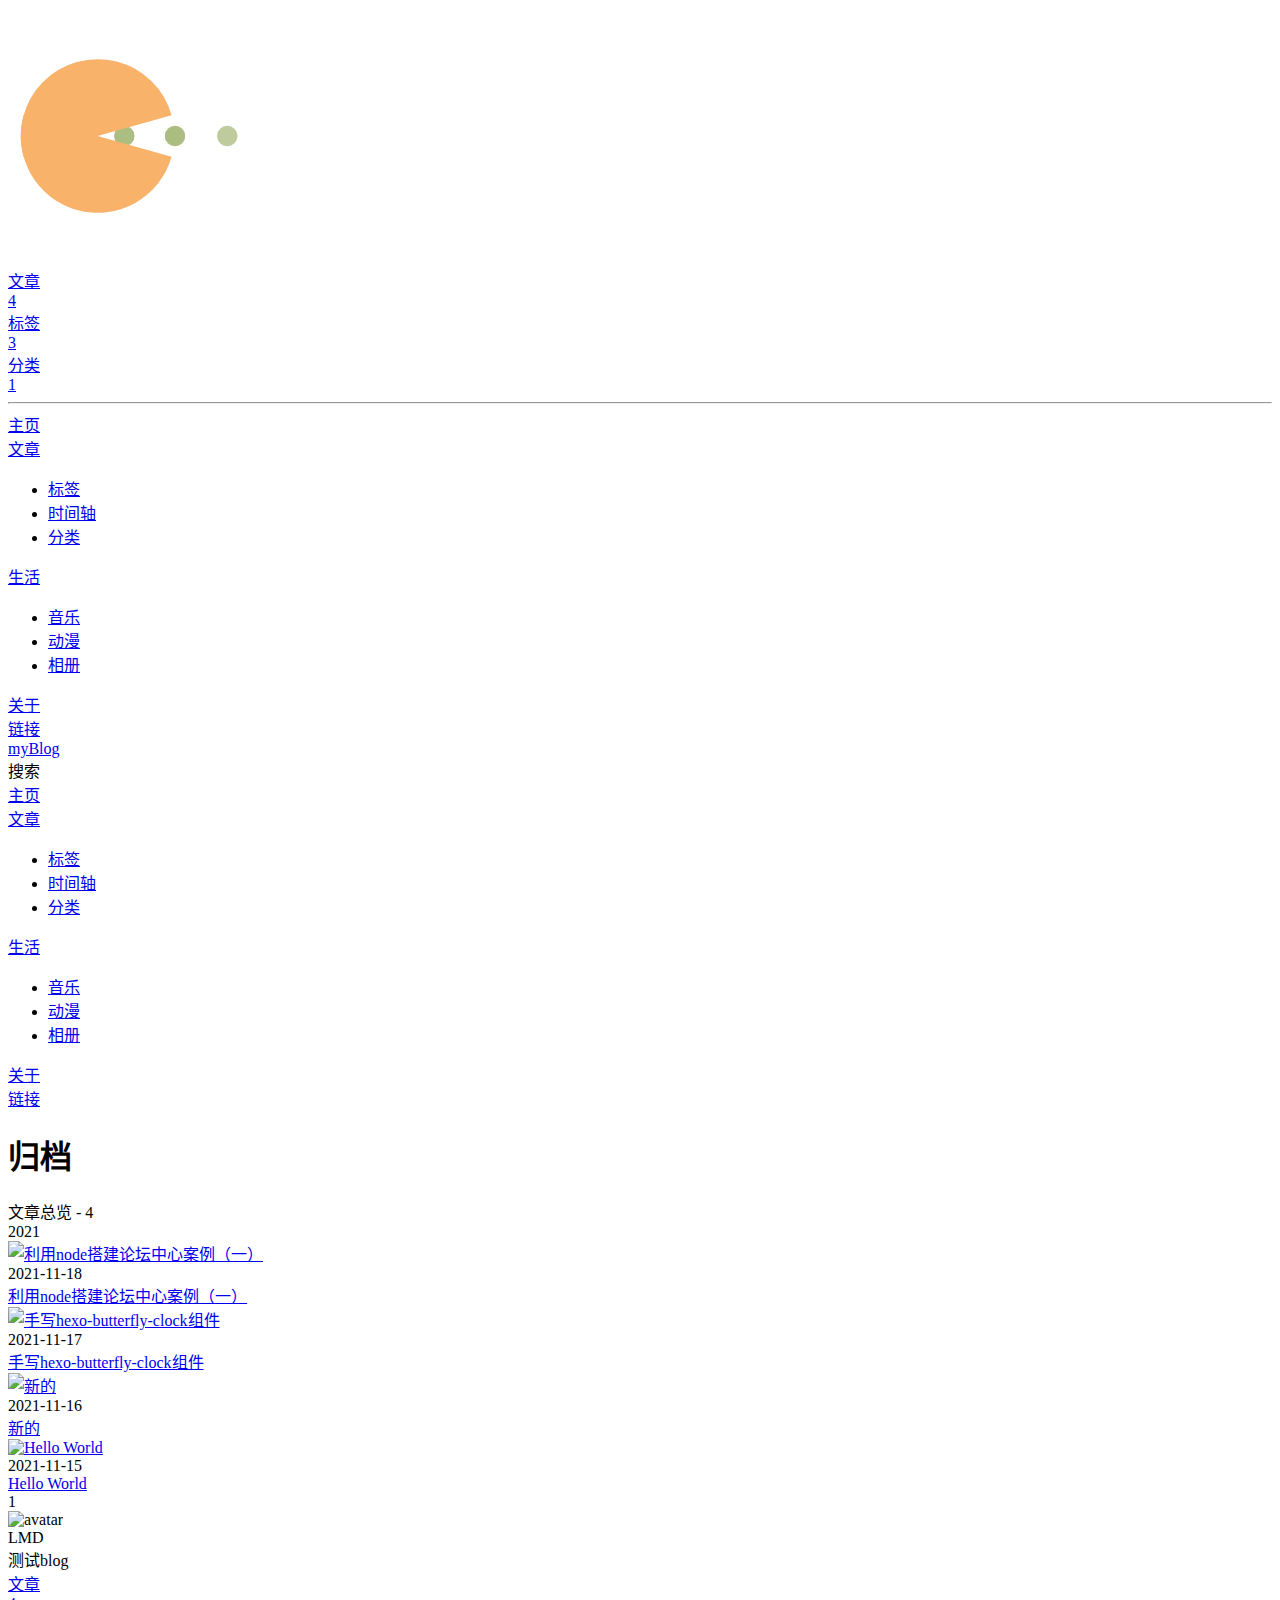
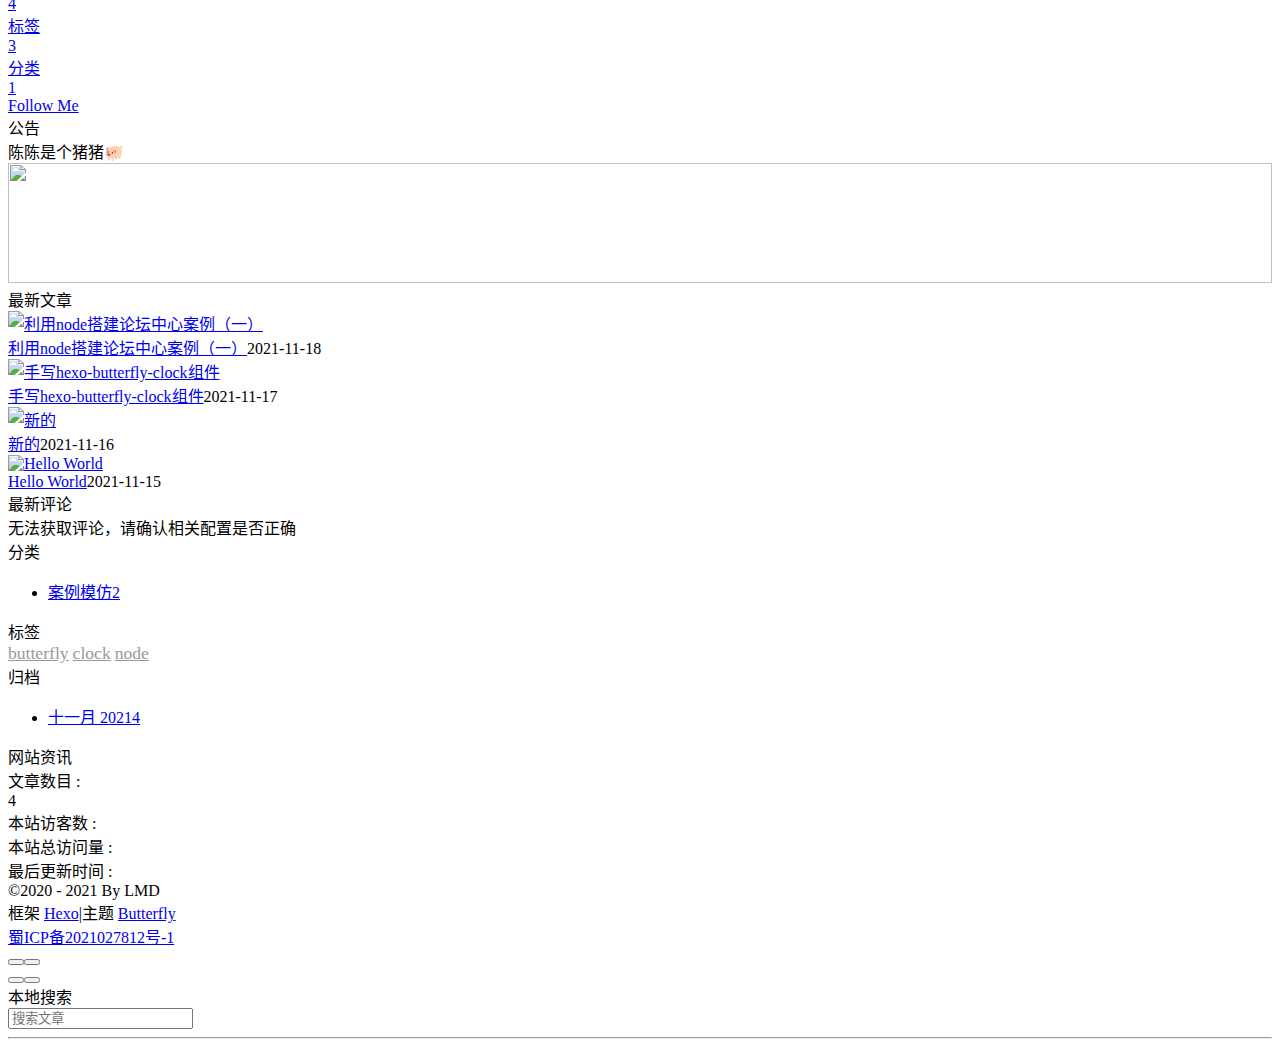
==== commit cf446d1d: "Site updated: 2021-12-06 20:50:35" ====
--- a/archives/index.html
+++ b/archives/index.html
@@ -55,7 +55,7 @@
   isHome: false,
   isHighlightShrink: false,
   isToc: false,
-  postUpdate: '2021-12-06 20:31:52'
+  postUpdate: '2021-12-06 20:50:27'
 }</script><noscript><style type="text/css">
   #nav {
     opacity: 1
@@ -144,14 +144,14 @@
       }
     }
     detectApple()
-    })(window)</script><link rel="stylesheet" href="/css/custom.css"><!-- hexo injector head_end start --><link rel="stylesheet" href="https://cdn.jsdelivr.net/npm/hexo-butterfly-clock/lib/clock.min.css"><!-- hexo injector head_end end --><meta name="generator" content="Hexo 5.4.0"></head><body><div id="sidebar"><div id="menu-mask"></div><div id="sidebar-menus"><div class="avatar-img is-center"><img src="/feng_5201314/img/smile.jpg" onerror="onerror=null;src='/img/friend_404.gif'" alt="avatar"/></div><div class="site-data"><div class="data-item is-center"><div class="data-item-link"><a href="/feng_5201314/archives/"><div class="headline">文章</div><div class="length-num">4</div></a></div></div><div class="data-item is-center"><div class="data-item-link"><a href="/feng_5201314/tags/"><div class="headline">标签</div><div class="length-num">3</div></a></div></div><div class="data-item is-center"><div class="data-item-link"><a href="/feng_5201314/categories/"><div class="headline">分类</div><div class="length-num">1</div></a></div></div></div><hr/><div class="menus_items"><div class="menus_item"><a class="site-page" href="/feng_5201314/"><i class="fa-fw fas fa-home"></i><span> 主页</span></a></div><div class="menus_item"><a class="site-page" href="javascript:void(0);"><i class="fa-fw fas fa-book"></i><span> 文章</span><i class="fas fa-chevron-down expand"></i></a><ul class="menus_item_child"><li><a class="site-page child" href="/feng_5201314/tags/"><i class="fa-fw fas fa-tags"></i><span> 标签</span></a></li><li><a class="site-page child" href="/feng_5201314/archives/"><i class="fa-fw fas fa-archive"></i><span> 时间轴</span></a></li></ul></div><div class="menus_item"><a class="site-page" href="javascript:void(0);"><i class="fa-fw fas fa-list"></i><span> 生活</span><i class="fas fa-chevron-down expand"></i></a><ul class="menus_item_child"><li><a class="site-page child" href="/feng_5201314/music/"><i class="fa-fw fas fa-music"></i><span> 音乐</span></a></li><li><a class="site-page child" href="/feng_5201314/movies/"><i class="fa-fw fas fa-video"></i><span> 动漫</span></a></li><li><a class="site-page child" href="/feng_5201314/Gallery/"><i class="fa-fw fas fa-images"></i><span> 相册</span></a></li></ul></div><div class="menus_item"><a class="site-page" href="/feng_5201314/about/"><i class="fa-fw fas fa-heart"></i><span> 关于</span></a></div><div class="menus_item"><a class="site-page" href="/feng_5201314/link/"><i class="fa-fw fas fa-link"></i><span> 链接</span></a></div></div></div></div><div class="page" id="body-wrap"><header class="not-home-page" id="page-header" style="background-image: url('/feng_5201314/img/fishsky.jpg')"><nav id="nav"><span id="blog_name"><a id="site-name" href="/feng_5201314/">myBlog</a></span><div id="menus"><div id="search-button"><a class="site-page social-icon search"><i class="fas fa-search fa-fw"></i><span> 搜索</span></a></div><div class="menus_items"><div class="menus_item"><a class="site-page" href="/feng_5201314/"><i class="fa-fw fas fa-home"></i><span> 主页</span></a></div><div class="menus_item"><a class="site-page" href="javascript:void(0);"><i class="fa-fw fas fa-book"></i><span> 文章</span><i class="fas fa-chevron-down expand"></i></a><ul class="menus_item_child"><li><a class="site-page child" href="/feng_5201314/tags/"><i class="fa-fw fas fa-tags"></i><span> 标签</span></a></li><li><a class="site-page child" href="/feng_5201314/archives/"><i class="fa-fw fas fa-archive"></i><span> 时间轴</span></a></li></ul></div><div class="menus_item"><a class="site-page" href="javascript:void(0);"><i class="fa-fw fas fa-list"></i><span> 生活</span><i class="fas fa-chevron-down expand"></i></a><ul class="menus_item_child"><li><a class="site-page child" href="/feng_5201314/music/"><i class="fa-fw fas fa-music"></i><span> 音乐</span></a></li><li><a class="site-page child" href="/feng_5201314/movies/"><i class="fa-fw fas fa-video"></i><span> 动漫</span></a></li><li><a class="site-page child" href="/feng_5201314/Gallery/"><i class="fa-fw fas fa-images"></i><span> 相册</span></a></li></ul></div><div class="menus_item"><a class="site-page" href="/feng_5201314/about/"><i class="fa-fw fas fa-heart"></i><span> 关于</span></a></div><div class="menus_item"><a class="site-page" href="/feng_5201314/link/"><i class="fa-fw fas fa-link"></i><span> 链接</span></a></div></div><div id="toggle-menu"><a class="site-page"><i class="fas fa-bars fa-fw"></i></a></div></div></nav><div id="page-site-info"><h1 id="site-title">归档</h1></div></header><main class="layout" id="content-inner"><div id="archive"><div class="article-sort-title">文章总览 - 4</div><div class="article-sort"><div class="article-sort-item year">2021</div><div class="article-sort-item"><a class="article-sort-item-img" href="/feng_5201314/2021/11/18/node_article/" title="利用node搭建论坛中心案例（一）"><img src="/feng_5201314/img/night.webp" alt="利用node搭建论坛中心案例（一）" onerror="this.onerror=null;this.src='/feng_5201314/img/404.jpg'"></a><div class="article-sort-item-info"><div class="article-sort-item-time"><i class="far fa-calendar-alt"></i><time class="post-meta-date-created" datetime="2021-11-18T14:52:25.000Z" title="发表于 2021-11-18 22:52:25">2021-11-18</time></div><a class="article-sort-item-title" href="/feng_5201314/2021/11/18/node_article/" title="利用node搭建论坛中心案例（一）">利用node搭建论坛中心案例（一）</a></div></div><div class="article-sort-item"><a class="article-sort-item-img" href="/feng_5201314/2021/11/17/hexo-butterfly-unit/" title="手写hexo-butterfly-clock组件"><img src="/feng_5201314/img/clock.jpg" alt="手写hexo-butterfly-clock组件" onerror="this.onerror=null;this.src='/feng_5201314/img/404.jpg'"></a><div class="article-sort-item-info"><div class="article-sort-item-time"><i class="far fa-calendar-alt"></i><time class="post-meta-date-created" datetime="2021-11-17T13:14:25.109Z" title="发表于 2021-11-17 21:14:25">2021-11-17</time></div><a class="article-sort-item-title" href="/feng_5201314/2021/11/17/hexo-butterfly-unit/" title="手写hexo-butterfly-clock组件">手写hexo-butterfly-clock组件</a></div></div><div class="article-sort-item"><a class="article-sort-item-img" href="/feng_5201314/2021/11/16/text/" title="新的"><img src="https://cdn.jsdelivr.net/npm/butterfly-extsrc@1/img/default.jpg" alt="新的" onerror="this.onerror=null;this.src='/feng_5201314/img/404.jpg'"></a><div class="article-sort-item-info"><div class="article-sort-item-time"><i class="far fa-calendar-alt"></i><time class="post-meta-date-created" datetime="2021-11-16T02:51:06.214Z" title="发表于 2021-11-16 10:51:06">2021-11-16</time></div><a class="article-sort-item-title" href="/feng_5201314/2021/11/16/text/" title="新的">新的</a></div></div><div class="article-sort-item"><a class="article-sort-item-img" href="/feng_5201314/2021/11/15/hello-world/" title="Hello World"><img src="https://cdn.jsdelivr.net/npm/butterfly-extsrc@1/img/default.jpg" alt="Hello World" onerror="this.onerror=null;this.src='/feng_5201314/img/404.jpg'"></a><div class="article-sort-item-info"><div class="article-sort-item-time"><i class="far fa-calendar-alt"></i><time class="post-meta-date-created" datetime="2021-11-15T13:07:30.954Z" title="发表于 2021-11-15 21:07:30">2021-11-15</time></div><a class="article-sort-item-title" href="/feng_5201314/2021/11/15/hello-world/" title="Hello World">Hello World</a></div></div></div><nav id="pagination"><div class="pagination"><span class="page-number current">1</span></div></nav></div><div class="aside-content" id="aside-content"><div class="card-widget card-info"><div class="is-center"><div class="avatar-img"><img src="/feng_5201314/img/smile.jpg" onerror="this.onerror=null;this.src='/feng_5201314/img/friend_404.gif'" alt="avatar"/></div><div class="author-info__name">LMD</div><div class="author-info__description">测试blog</div></div><div class="card-info-data"><div class="card-info-data-item is-center"><a href="/feng_5201314/archives/"><div class="headline">文章</div><div class="length-num">4</div></a></div><div class="card-info-data-item is-center"><a href="/feng_5201314/tags/"><div class="headline">标签</div><div class="length-num">3</div></a></div><div class="card-info-data-item is-center"><a href="/feng_5201314/categories/"><div class="headline">分类</div><div class="length-num">1</div></a></div></div><a class="button--animated" id="card-info-btn" target="_blank" rel="noopener" href="https://github.com/xxxxxx"><i class="fab fa-github"></i><span>Follow Me</span></a></div><div class="card-widget card-announcement"><div class="item-headline"><i class="fas fa-bullhorn card-announcement-animation"></i><span>公告</span></div><div class="announcement_content">陈陈是个猪猪🐖</div></div><div class="sticky_layout"><div class="card-widget card-recent-post"><div class="item-headline"><i class="fas fa-history"></i><span>最新文章</span></div><div class="aside-list"><div class="aside-list-item"><a class="thumbnail" href="/feng_5201314/2021/11/18/node_article/" title="利用node搭建论坛中心案例（一）"><img src="/feng_5201314/img/night.webp" onerror="this.onerror=null;this.src='/feng_5201314/img/404.jpg'" alt="利用node搭建论坛中心案例（一）"/></a><div class="content"><a class="title" href="/feng_5201314/2021/11/18/node_article/" title="利用node搭建论坛中心案例（一）">利用node搭建论坛中心案例（一）</a><time datetime="2021-11-18T14:52:25.000Z" title="发表于 2021-11-18 22:52:25">2021-11-18</time></div></div><div class="aside-list-item"><a class="thumbnail" href="/feng_5201314/2021/11/17/hexo-butterfly-unit/" title="手写hexo-butterfly-clock组件"><img src="/feng_5201314/img/clock.jpg" onerror="this.onerror=null;this.src='/feng_5201314/img/404.jpg'" alt="手写hexo-butterfly-clock组件"/></a><div class="content"><a class="title" href="/feng_5201314/2021/11/17/hexo-butterfly-unit/" title="手写hexo-butterfly-clock组件">手写hexo-butterfly-clock组件</a><time datetime="2021-11-17T13:14:25.109Z" title="发表于 2021-11-17 21:14:25">2021-11-17</time></div></div><div class="aside-list-item"><a class="thumbnail" href="/feng_5201314/2021/11/16/text/" title="新的"><img src="https://cdn.jsdelivr.net/npm/butterfly-extsrc@1/img/default.jpg" onerror="this.onerror=null;this.src='/feng_5201314/img/404.jpg'" alt="新的"/></a><div class="content"><a class="title" href="/feng_5201314/2021/11/16/text/" title="新的">新的</a><time datetime="2021-11-16T02:51:06.214Z" title="发表于 2021-11-16 10:51:06">2021-11-16</time></div></div><div class="aside-list-item"><a class="thumbnail" href="/feng_5201314/2021/11/15/hello-world/" title="Hello World"><img src="https://cdn.jsdelivr.net/npm/butterfly-extsrc@1/img/default.jpg" onerror="this.onerror=null;this.src='/feng_5201314/img/404.jpg'" alt="Hello World"/></a><div class="content"><a class="title" href="/feng_5201314/2021/11/15/hello-world/" title="Hello World">Hello World</a><time datetime="2021-11-15T13:07:30.954Z" title="发表于 2021-11-15 21:07:30">2021-11-15</time></div></div></div></div><div class="card-widget" id="card-newest-comments"><div class="item-headline"><i class="fas fa-comment-dots"></i><span>最新评论</span></div><div class="aside-list"><span>正在加载中...</span></div></div><div class="card-widget card-categories"><div class="item-headline">
+    })(window)</script><link rel="stylesheet" href="/css/custom.css"><!-- hexo injector head_end start --><link rel="stylesheet" href="https://cdn.jsdelivr.net/npm/hexo-butterfly-clock/lib/clock.min.css"><!-- hexo injector head_end end --><meta name="generator" content="Hexo 5.4.0"></head><body><div id="sidebar"><div id="menu-mask"></div><div id="sidebar-menus"><div class="avatar-img is-center"><img src="/feng_5201314/img/smile.jpg" onerror="onerror=null;src='/img/friend_404.gif'" alt="avatar"/></div><div class="site-data"><div class="data-item is-center"><div class="data-item-link"><a href="/feng_5201314/archives/"><div class="headline">文章</div><div class="length-num">4</div></a></div></div><div class="data-item is-center"><div class="data-item-link"><a href="/feng_5201314/tags/"><div class="headline">标签</div><div class="length-num">3</div></a></div></div><div class="data-item is-center"><div class="data-item-link"><a href="/feng_5201314/categories/"><div class="headline">分类</div><div class="length-num">1</div></a></div></div></div><hr/><div class="menus_items"><div class="menus_item"><a class="site-page" href="/feng_5201314/"><i class="fa-fw fas fa-home"></i><span> 主页</span></a></div><div class="menus_item"><a class="site-page" href="javascript:void(0);"><i class="fa-fw fas fa-book"></i><span> 文章</span><i class="fas fa-chevron-down expand"></i></a><ul class="menus_item_child"><li><a class="site-page child" href="/feng_5201314/tags/"><i class="fa-fw fas fa-tags"></i><span> 标签</span></a></li><li><a class="site-page child" href="/feng_5201314/archives/"><i class="fa-fw fas fa-archive"></i><span> 时间轴</span></a></li><li><a class="site-page child" href="/feng_5201314/categories/"><i class="fa-fw fas fa-categories"></i><span> 分类</span></a></li></ul></div><div class="menus_item"><a class="site-page" href="javascript:void(0);"><i class="fa-fw fas fa-list"></i><span> 生活</span><i class="fas fa-chevron-down expand"></i></a><ul class="menus_item_child"><li><a class="site-page child" href="/feng_5201314/music/"><i class="fa-fw fas fa-music"></i><span> 音乐</span></a></li><li><a class="site-page child" href="/feng_5201314/movies/"><i class="fa-fw fas fa-video"></i><span> 动漫</span></a></li><li><a class="site-page child" href="/feng_5201314/Gallery/"><i class="fa-fw fas fa-images"></i><span> 相册</span></a></li></ul></div><div class="menus_item"><a class="site-page" href="/feng_5201314/about/"><i class="fa-fw fas fa-heart"></i><span> 关于</span></a></div><div class="menus_item"><a class="site-page" href="/feng_5201314/link/"><i class="fa-fw fas fa-link"></i><span> 链接</span></a></div></div></div></div><div class="page" id="body-wrap"><header class="not-home-page" id="page-header" style="background-image: url('/feng_5201314/img/fishsky.jpg')"><nav id="nav"><span id="blog_name"><a id="site-name" href="/feng_5201314/">myBlog</a></span><div id="menus"><div id="search-button"><a class="site-page social-icon search"><i class="fas fa-search fa-fw"></i><span> 搜索</span></a></div><div class="menus_items"><div class="menus_item"><a class="site-page" href="/feng_5201314/"><i class="fa-fw fas fa-home"></i><span> 主页</span></a></div><div class="menus_item"><a class="site-page" href="javascript:void(0);"><i class="fa-fw fas fa-book"></i><span> 文章</span><i class="fas fa-chevron-down expand"></i></a><ul class="menus_item_child"><li><a class="site-page child" href="/feng_5201314/tags/"><i class="fa-fw fas fa-tags"></i><span> 标签</span></a></li><li><a class="site-page child" href="/feng_5201314/archives/"><i class="fa-fw fas fa-archive"></i><span> 时间轴</span></a></li><li><a class="site-page child" href="/feng_5201314/categories/"><i class="fa-fw fas fa-categories"></i><span> 分类</span></a></li></ul></div><div class="menus_item"><a class="site-page" href="javascript:void(0);"><i class="fa-fw fas fa-list"></i><span> 生活</span><i class="fas fa-chevron-down expand"></i></a><ul class="menus_item_child"><li><a class="site-page child" href="/feng_5201314/music/"><i class="fa-fw fas fa-music"></i><span> 音乐</span></a></li><li><a class="site-page child" href="/feng_5201314/movies/"><i class="fa-fw fas fa-video"></i><span> 动漫</span></a></li><li><a class="site-page child" href="/feng_5201314/Gallery/"><i class="fa-fw fas fa-images"></i><span> 相册</span></a></li></ul></div><div class="menus_item"><a class="site-page" href="/feng_5201314/about/"><i class="fa-fw fas fa-heart"></i><span> 关于</span></a></div><div class="menus_item"><a class="site-page" href="/feng_5201314/link/"><i class="fa-fw fas fa-link"></i><span> 链接</span></a></div></div><div id="toggle-menu"><a class="site-page"><i class="fas fa-bars fa-fw"></i></a></div></div></nav><div id="page-site-info"><h1 id="site-title">归档</h1></div></header><main class="layout" id="content-inner"><div id="archive"><div class="article-sort-title">文章总览 - 4</div><div class="article-sort"><div class="article-sort-item year">2021</div><div class="article-sort-item"><a class="article-sort-item-img" href="/feng_5201314/2021/11/18/node_article/" title="利用node搭建论坛中心案例（一）"><img src="/feng_5201314/img/night.webp" alt="利用node搭建论坛中心案例（一）" onerror="this.onerror=null;this.src='/feng_5201314/img/404.jpg'"></a><div class="article-sort-item-info"><div class="article-sort-item-time"><i class="far fa-calendar-alt"></i><time class="post-meta-date-created" datetime="2021-11-18T14:52:25.000Z" title="发表于 2021-11-18 22:52:25">2021-11-18</time></div><a class="article-sort-item-title" href="/feng_5201314/2021/11/18/node_article/" title="利用node搭建论坛中心案例（一）">利用node搭建论坛中心案例（一）</a></div></div><div class="article-sort-item"><a class="article-sort-item-img" href="/feng_5201314/2021/11/17/hexo-butterfly-unit/" title="手写hexo-butterfly-clock组件"><img src="/feng_5201314/img/clock.jpg" alt="手写hexo-butterfly-clock组件" onerror="this.onerror=null;this.src='/feng_5201314/img/404.jpg'"></a><div class="article-sort-item-info"><div class="article-sort-item-time"><i class="far fa-calendar-alt"></i><time class="post-meta-date-created" datetime="2021-11-17T13:14:25.109Z" title="发表于 2021-11-17 21:14:25">2021-11-17</time></div><a class="article-sort-item-title" href="/feng_5201314/2021/11/17/hexo-butterfly-unit/" title="手写hexo-butterfly-clock组件">手写hexo-butterfly-clock组件</a></div></div><div class="article-sort-item"><a class="article-sort-item-img" href="/feng_5201314/2021/11/16/text/" title="新的"><img src="https://cdn.jsdelivr.net/npm/butterfly-extsrc@1/img/default.jpg" alt="新的" onerror="this.onerror=null;this.src='/feng_5201314/img/404.jpg'"></a><div class="article-sort-item-info"><div class="article-sort-item-time"><i class="far fa-calendar-alt"></i><time class="post-meta-date-created" datetime="2021-11-16T02:51:06.214Z" title="发表于 2021-11-16 10:51:06">2021-11-16</time></div><a class="article-sort-item-title" href="/feng_5201314/2021/11/16/text/" title="新的">新的</a></div></div><div class="article-sort-item"><a class="article-sort-item-img" href="/feng_5201314/2021/11/15/hello-world/" title="Hello World"><img src="https://cdn.jsdelivr.net/npm/butterfly-extsrc@1/img/default.jpg" alt="Hello World" onerror="this.onerror=null;this.src='/feng_5201314/img/404.jpg'"></a><div class="article-sort-item-info"><div class="article-sort-item-time"><i class="far fa-calendar-alt"></i><time class="post-meta-date-created" datetime="2021-11-15T13:07:30.954Z" title="发表于 2021-11-15 21:07:30">2021-11-15</time></div><a class="article-sort-item-title" href="/feng_5201314/2021/11/15/hello-world/" title="Hello World">Hello World</a></div></div></div><nav id="pagination"><div class="pagination"><span class="page-number current">1</span></div></nav></div><div class="aside-content" id="aside-content"><div class="card-widget card-info"><div class="is-center"><div class="avatar-img"><img src="/feng_5201314/img/smile.jpg" onerror="this.onerror=null;this.src='/feng_5201314/img/friend_404.gif'" alt="avatar"/></div><div class="author-info__name">LMD</div><div class="author-info__description">测试blog</div></div><div class="card-info-data"><div class="card-info-data-item is-center"><a href="/feng_5201314/archives/"><div class="headline">文章</div><div class="length-num">4</div></a></div><div class="card-info-data-item is-center"><a href="/feng_5201314/tags/"><div class="headline">标签</div><div class="length-num">3</div></a></div><div class="card-info-data-item is-center"><a href="/feng_5201314/categories/"><div class="headline">分类</div><div class="length-num">1</div></a></div></div><a class="button--animated" id="card-info-btn" target="_blank" rel="noopener" href="https://github.com/xxxxxx"><i class="fab fa-github"></i><span>Follow Me</span></a></div><div class="card-widget card-announcement"><div class="item-headline"><i class="fas fa-bullhorn card-announcement-animation"></i><span>公告</span></div><div class="announcement_content">陈陈是个猪猪🐖</div></div><div class="sticky_layout"><div class="card-widget card-recent-post"><div class="item-headline"><i class="fas fa-history"></i><span>最新文章</span></div><div class="aside-list"><div class="aside-list-item"><a class="thumbnail" href="/feng_5201314/2021/11/18/node_article/" title="利用node搭建论坛中心案例（一）"><img src="/feng_5201314/img/night.webp" onerror="this.onerror=null;this.src='/feng_5201314/img/404.jpg'" alt="利用node搭建论坛中心案例（一）"/></a><div class="content"><a class="title" href="/feng_5201314/2021/11/18/node_article/" title="利用node搭建论坛中心案例（一）">利用node搭建论坛中心案例（一）</a><time datetime="2021-11-18T14:52:25.000Z" title="发表于 2021-11-18 22:52:25">2021-11-18</time></div></div><div class="aside-list-item"><a class="thumbnail" href="/feng_5201314/2021/11/17/hexo-butterfly-unit/" title="手写hexo-butterfly-clock组件"><img src="/feng_5201314/img/clock.jpg" onerror="this.onerror=null;this.src='/feng_5201314/img/404.jpg'" alt="手写hexo-butterfly-clock组件"/></a><div class="content"><a class="title" href="/feng_5201314/2021/11/17/hexo-butterfly-unit/" title="手写hexo-butterfly-clock组件">手写hexo-butterfly-clock组件</a><time datetime="2021-11-17T13:14:25.109Z" title="发表于 2021-11-17 21:14:25">2021-11-17</time></div></div><div class="aside-list-item"><a class="thumbnail" href="/feng_5201314/2021/11/16/text/" title="新的"><img src="https://cdn.jsdelivr.net/npm/butterfly-extsrc@1/img/default.jpg" onerror="this.onerror=null;this.src='/feng_5201314/img/404.jpg'" alt="新的"/></a><div class="content"><a class="title" href="/feng_5201314/2021/11/16/text/" title="新的">新的</a><time datetime="2021-11-16T02:51:06.214Z" title="发表于 2021-11-16 10:51:06">2021-11-16</time></div></div><div class="aside-list-item"><a class="thumbnail" href="/feng_5201314/2021/11/15/hello-world/" title="Hello World"><img src="https://cdn.jsdelivr.net/npm/butterfly-extsrc@1/img/default.jpg" onerror="this.onerror=null;this.src='/feng_5201314/img/404.jpg'" alt="Hello World"/></a><div class="content"><a class="title" href="/feng_5201314/2021/11/15/hello-world/" title="Hello World">Hello World</a><time datetime="2021-11-15T13:07:30.954Z" title="发表于 2021-11-15 21:07:30">2021-11-15</time></div></div></div></div><div class="card-widget" id="card-newest-comments"><div class="item-headline"><i class="fas fa-comment-dots"></i><span>最新评论</span></div><div class="aside-list"><span>正在加载中...</span></div></div><div class="card-widget card-categories"><div class="item-headline">
             <i class="fas fa-folder-open"></i>
             <span>分类</span>
             
             </div>
             <ul class="card-category-list" id="aside-cat-list">
             <li class="card-category-list-item "><a class="card-category-list-link" href="/feng_5201314/categories/%E6%A1%88%E4%BE%8B%E6%A8%A1%E4%BB%BF/"><span class="card-category-list-name">案例模仿</span><span class="card-category-list-count">2</span></a></li>
-            </ul></div><div class="card-widget card-tags"><div class="item-headline"><i class="fas fa-tags"></i><span>标签</span></div><div class="card-tag-cloud"><a href="/feng_5201314/tags/butterfly/" style="font-size: 1.1em; color: #999">butterfly</a> <a href="/feng_5201314/tags/clock/" style="font-size: 1.1em; color: #999">clock</a> <a href="/feng_5201314/tags/node/" style="font-size: 1.1em; color: #999">node</a></div></div><div class="card-widget card-archives"><div class="item-headline"><i class="fas fa-archive"></i><span>归档</span></div><ul class="card-archive-list"><li class="card-archive-list-item"><a class="card-archive-list-link" href="/feng_5201314/archives/2021/11/"><span class="card-archive-list-date">十一月 2021</span><span class="card-archive-list-count">4</span></a></li></ul></div><div class="card-widget card-webinfo"><div class="item-headline"><i class="fas fa-chart-line"></i><span>网站资讯</span></div><div class="webinfo"><div class="webinfo-item"><div class="item-name">文章数目 :</div><div class="item-count">4</div></div><div class="webinfo-item"><div class="item-name">本站访客数 :</div><div class="item-count" id="busuanzi_value_site_uv"></div></div><div class="webinfo-item"><div class="item-name">本站总访问量 :</div><div class="item-count" id="busuanzi_value_site_pv"></div></div><div class="webinfo-item"><div class="item-name">最后更新时间 :</div><div class="item-count" id="last-push-date" data-lastPushDate="2021-12-06T12:31:52.776Z"></div></div></div></div></div></div></main><footer id="footer"><div id="footer-wrap"><div class="copyright">&copy;2020 - 2021 By LMD</div><div class="framework-info"><span>框架 </span><a target="_blank" rel="noopener" href="https://hexo.io">Hexo</a><span class="footer-separator">|</span><span>主题 </span><a target="_blank" rel="noopener" href="https://github.com/jerryc127/hexo-theme-butterfly">Butterfly</a><br><a target="_blank" rel="noopener" href="https://beian.miit.gov.cn/">蜀ICP备2021027812号-1</a></div></div></footer></div><div id="rightside"><div id="rightside-config-hide"><button id="darkmode" type="button" title="浅色和深色模式转换"><i class="fas fa-adjust"></i></button><button id="hide-aside-btn" type="button" title="单栏和双栏切换"><i class="fas fa-arrows-alt-h"></i></button></div><div id="rightside-config-show"><button id="rightside_config" type="button" title="设置"><i class="fas fa-cog fa-spin"></i></button><button id="go-up" type="button" title="回到顶部"><i class="fas fa-arrow-up"></i></button></div></div><div id="local-search"><div class="search-dialog"><div class="search-dialog__title" id="local-search-title">本地搜索</div><div id="local-input-panel"><div id="local-search-input"><div class="local-search-box"><input class="local-search-box--input" placeholder="搜索文章" type="text"/></div></div></div><hr/><div id="local-search-results"></div><span class="search-close-button"><i class="fas fa-times"></i></span></div><div id="search-mask"></div></div><div><script src="/feng_5201314/js/utils.js"></script><script src="/feng_5201314/js/main.js"></script><script src="/feng_5201314/js/search/local-search.js"></script><div class="js-pjax"></div><script src="https://cdn.jsdelivr.net/npm/blueimp-md5@2.17.0/js/md5.min.js"></script><script>window.addEventListener('load', () => {
+            </ul></div><div class="card-widget card-tags"><div class="item-headline"><i class="fas fa-tags"></i><span>标签</span></div><div class="card-tag-cloud"><a href="/feng_5201314/tags/butterfly/" style="font-size: 1.1em; color: #999">butterfly</a> <a href="/feng_5201314/tags/clock/" style="font-size: 1.1em; color: #999">clock</a> <a href="/feng_5201314/tags/node/" style="font-size: 1.1em; color: #999">node</a></div></div><div class="card-widget card-archives"><div class="item-headline"><i class="fas fa-archive"></i><span>归档</span></div><ul class="card-archive-list"><li class="card-archive-list-item"><a class="card-archive-list-link" href="/feng_5201314/archives/2021/11/"><span class="card-archive-list-date">十一月 2021</span><span class="card-archive-list-count">4</span></a></li></ul></div><div class="card-widget card-webinfo"><div class="item-headline"><i class="fas fa-chart-line"></i><span>网站资讯</span></div><div class="webinfo"><div class="webinfo-item"><div class="item-name">文章数目 :</div><div class="item-count">4</div></div><div class="webinfo-item"><div class="item-name">本站访客数 :</div><div class="item-count" id="busuanzi_value_site_uv"></div></div><div class="webinfo-item"><div class="item-name">本站总访问量 :</div><div class="item-count" id="busuanzi_value_site_pv"></div></div><div class="webinfo-item"><div class="item-name">最后更新时间 :</div><div class="item-count" id="last-push-date" data-lastPushDate="2021-12-06T12:50:27.369Z"></div></div></div></div></div></div></main><footer id="footer"><div id="footer-wrap"><div class="copyright">&copy;2020 - 2021 By LMD</div><div class="framework-info"><span>框架 </span><a target="_blank" rel="noopener" href="https://hexo.io">Hexo</a><span class="footer-separator">|</span><span>主题 </span><a target="_blank" rel="noopener" href="https://github.com/jerryc127/hexo-theme-butterfly">Butterfly</a><br><a target="_blank" rel="noopener" href="https://beian.miit.gov.cn/">蜀ICP备2021027812号-1</a></div></div></footer></div><div id="rightside"><div id="rightside-config-hide"><button id="darkmode" type="button" title="浅色和深色模式转换"><i class="fas fa-adjust"></i></button><button id="hide-aside-btn" type="button" title="单栏和双栏切换"><i class="fas fa-arrows-alt-h"></i></button></div><div id="rightside-config-show"><button id="rightside_config" type="button" title="设置"><i class="fas fa-cog fa-spin"></i></button><button id="go-up" type="button" title="回到顶部"><i class="fas fa-arrow-up"></i></button></div></div><div id="local-search"><div class="search-dialog"><div class="search-dialog__title" id="local-search-title">本地搜索</div><div id="local-input-panel"><div id="local-search-input"><div class="local-search-box"><input class="local-search-box--input" placeholder="搜索文章" type="text"/></div></div></div><hr/><div id="local-search-results"></div><span class="search-close-button"><i class="fas fa-times"></i></span></div><div id="search-mask"></div></div><div><script src="/feng_5201314/js/utils.js"></script><script src="/feng_5201314/js/main.js"></script><script src="/feng_5201314/js/search/local-search.js"></script><div class="js-pjax"></div><script src="https://cdn.jsdelivr.net/npm/blueimp-md5@2.17.0/js/md5.min.js"></script><script>window.addEventListener('load', () => {
   const changeContent = (content) => {
     if (content === '') return content
 
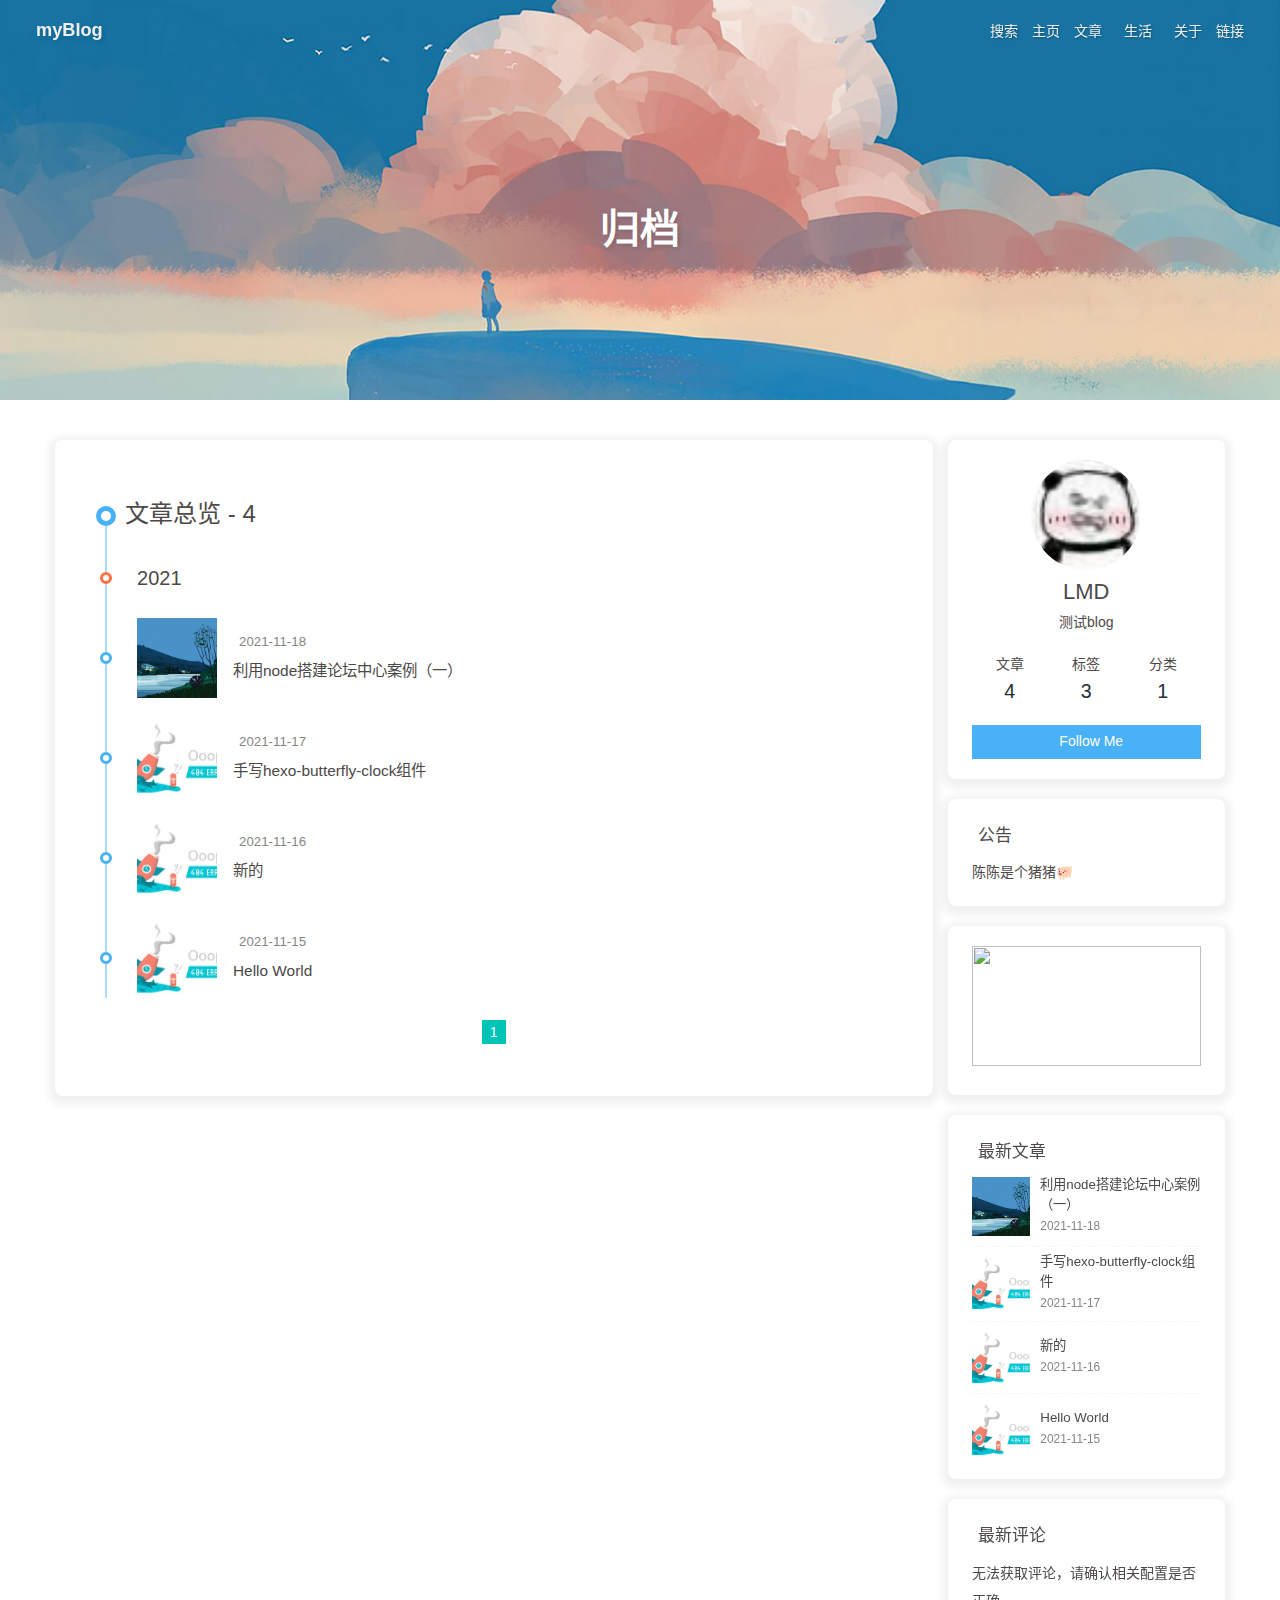
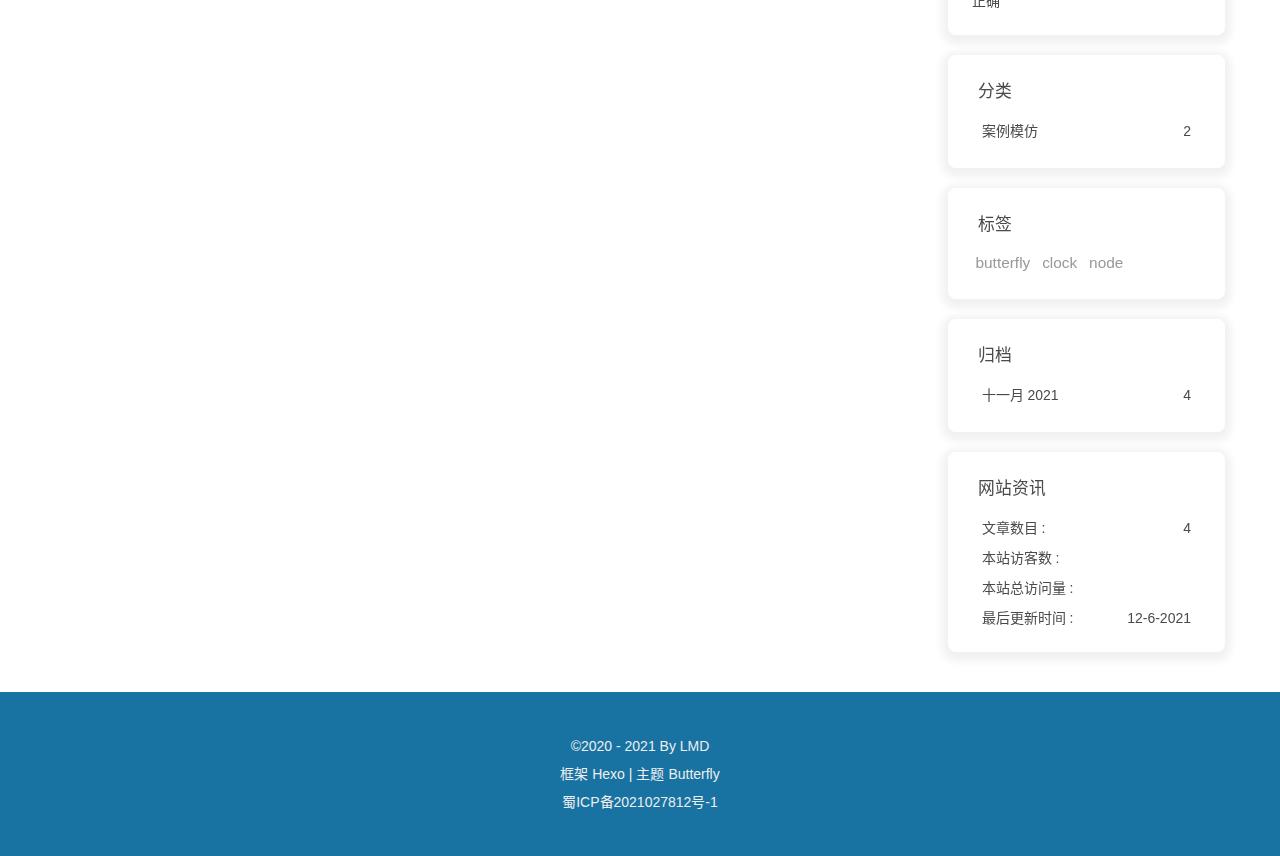
==== commit d7ba0f86: "Site updated: 2021-12-06 21:47:26" ====
--- a/archives/index.html
+++ b/archives/index.html
@@ -8,8 +8,8 @@
 <meta property="og:image" content="https://feng_5201314.gitee.io/feng_5201314/img/smile.jpg">
 <meta property="article:author" content="LMD">
 <meta name="twitter:card" content="summary">
-<meta name="twitter:image" content="https://feng_5201314.gitee.io/feng_5201314/img/smile.jpg"><link rel="shortcut icon" href="/feng_5201314/img/favicon.png"><link rel="canonical" href="https://feng_5201314.gitee.io/feng_5201314/archives/"><link rel="preconnect" href="//cdn.jsdelivr.net"/><link rel="preconnect" href="//busuanzi.ibruce.info"/><link rel="stylesheet" href="/feng_5201314/css/index.css"><link rel="stylesheet" href="https://cdn.jsdelivr.net/npm/@fortawesome/fontawesome-free/css/all.min.css" media="print" onload="this.media='all'"><script>const GLOBAL_CONFIG = { 
-  root: '/feng_5201314/',
+<meta name="twitter:image" content="https://feng_5201314.gitee.io/feng_5201314/img/smile.jpg"><link rel="shortcut icon" href="/img/favicon.png"><link rel="canonical" href="https://feng_5201314.gitee.io/feng_5201314/archives/"><link rel="preconnect" href="//cdn.jsdelivr.net"/><link rel="preconnect" href="//busuanzi.ibruce.info"/><link rel="stylesheet" href="/css/index.css"><link rel="stylesheet" href="https://cdn.jsdelivr.net/npm/@fortawesome/fontawesome-free/css/all.min.css" media="print" onload="this.media='all'"><script>const GLOBAL_CONFIG = { 
+  root: '/',
   algolia: undefined,
   localSearch: {"path":"search.xml","languages":{"hits_empty":"找不到您查询的内容：${query}"}},
   translate: undefined,
@@ -55,7 +55,7 @@
   isHome: false,
   isHighlightShrink: false,
   isToc: false,
-  postUpdate: '2021-12-06 20:50:27'
+  postUpdate: '2021-12-06 21:47:24'
 }</script><noscript><style type="text/css">
   #nav {
     opacity: 1
@@ -144,14 +144,14 @@
       }
     }
     detectApple()
-    })(window)</script><link rel="stylesheet" href="/css/custom.css"><!-- hexo injector head_end start --><link rel="stylesheet" href="https://cdn.jsdelivr.net/npm/hexo-butterfly-clock/lib/clock.min.css"><!-- hexo injector head_end end --><meta name="generator" content="Hexo 5.4.0"></head><body><div id="sidebar"><div id="menu-mask"></div><div id="sidebar-menus"><div class="avatar-img is-center"><img src="/feng_5201314/img/smile.jpg" onerror="onerror=null;src='/img/friend_404.gif'" alt="avatar"/></div><div class="site-data"><div class="data-item is-center"><div class="data-item-link"><a href="/feng_5201314/archives/"><div class="headline">文章</div><div class="length-num">4</div></a></div></div><div class="data-item is-center"><div class="data-item-link"><a href="/feng_5201314/tags/"><div class="headline">标签</div><div class="length-num">3</div></a></div></div><div class="data-item is-center"><div class="data-item-link"><a href="/feng_5201314/categories/"><div class="headline">分类</div><div class="length-num">1</div></a></div></div></div><hr/><div class="menus_items"><div class="menus_item"><a class="site-page" href="/feng_5201314/"><i class="fa-fw fas fa-home"></i><span> 主页</span></a></div><div class="menus_item"><a class="site-page" href="javascript:void(0);"><i class="fa-fw fas fa-book"></i><span> 文章</span><i class="fas fa-chevron-down expand"></i></a><ul class="menus_item_child"><li><a class="site-page child" href="/feng_5201314/tags/"><i class="fa-fw fas fa-tags"></i><span> 标签</span></a></li><li><a class="site-page child" href="/feng_5201314/archives/"><i class="fa-fw fas fa-archive"></i><span> 时间轴</span></a></li><li><a class="site-page child" href="/feng_5201314/categories/"><i class="fa-fw fas fa-categories"></i><span> 分类</span></a></li></ul></div><div class="menus_item"><a class="site-page" href="javascript:void(0);"><i class="fa-fw fas fa-list"></i><span> 生活</span><i class="fas fa-chevron-down expand"></i></a><ul class="menus_item_child"><li><a class="site-page child" href="/feng_5201314/music/"><i class="fa-fw fas fa-music"></i><span> 音乐</span></a></li><li><a class="site-page child" href="/feng_5201314/movies/"><i class="fa-fw fas fa-video"></i><span> 动漫</span></a></li><li><a class="site-page child" href="/feng_5201314/Gallery/"><i class="fa-fw fas fa-images"></i><span> 相册</span></a></li></ul></div><div class="menus_item"><a class="site-page" href="/feng_5201314/about/"><i class="fa-fw fas fa-heart"></i><span> 关于</span></a></div><div class="menus_item"><a class="site-page" href="/feng_5201314/link/"><i class="fa-fw fas fa-link"></i><span> 链接</span></a></div></div></div></div><div class="page" id="body-wrap"><header class="not-home-page" id="page-header" style="background-image: url('/feng_5201314/img/fishsky.jpg')"><nav id="nav"><span id="blog_name"><a id="site-name" href="/feng_5201314/">myBlog</a></span><div id="menus"><div id="search-button"><a class="site-page social-icon search"><i class="fas fa-search fa-fw"></i><span> 搜索</span></a></div><div class="menus_items"><div class="menus_item"><a class="site-page" href="/feng_5201314/"><i class="fa-fw fas fa-home"></i><span> 主页</span></a></div><div class="menus_item"><a class="site-page" href="javascript:void(0);"><i class="fa-fw fas fa-book"></i><span> 文章</span><i class="fas fa-chevron-down expand"></i></a><ul class="menus_item_child"><li><a class="site-page child" href="/feng_5201314/tags/"><i class="fa-fw fas fa-tags"></i><span> 标签</span></a></li><li><a class="site-page child" href="/feng_5201314/archives/"><i class="fa-fw fas fa-archive"></i><span> 时间轴</span></a></li><li><a class="site-page child" href="/feng_5201314/categories/"><i class="fa-fw fas fa-categories"></i><span> 分类</span></a></li></ul></div><div class="menus_item"><a class="site-page" href="javascript:void(0);"><i class="fa-fw fas fa-list"></i><span> 生活</span><i class="fas fa-chevron-down expand"></i></a><ul class="menus_item_child"><li><a class="site-page child" href="/feng_5201314/music/"><i class="fa-fw fas fa-music"></i><span> 音乐</span></a></li><li><a class="site-page child" href="/feng_5201314/movies/"><i class="fa-fw fas fa-video"></i><span> 动漫</span></a></li><li><a class="site-page child" href="/feng_5201314/Gallery/"><i class="fa-fw fas fa-images"></i><span> 相册</span></a></li></ul></div><div class="menus_item"><a class="site-page" href="/feng_5201314/about/"><i class="fa-fw fas fa-heart"></i><span> 关于</span></a></div><div class="menus_item"><a class="site-page" href="/feng_5201314/link/"><i class="fa-fw fas fa-link"></i><span> 链接</span></a></div></div><div id="toggle-menu"><a class="site-page"><i class="fas fa-bars fa-fw"></i></a></div></div></nav><div id="page-site-info"><h1 id="site-title">归档</h1></div></header><main class="layout" id="content-inner"><div id="archive"><div class="article-sort-title">文章总览 - 4</div><div class="article-sort"><div class="article-sort-item year">2021</div><div class="article-sort-item"><a class="article-sort-item-img" href="/feng_5201314/2021/11/18/node_article/" title="利用node搭建论坛中心案例（一）"><img src="/feng_5201314/img/night.webp" alt="利用node搭建论坛中心案例（一）" onerror="this.onerror=null;this.src='/feng_5201314/img/404.jpg'"></a><div class="article-sort-item-info"><div class="article-sort-item-time"><i class="far fa-calendar-alt"></i><time class="post-meta-date-created" datetime="2021-11-18T14:52:25.000Z" title="发表于 2021-11-18 22:52:25">2021-11-18</time></div><a class="article-sort-item-title" href="/feng_5201314/2021/11/18/node_article/" title="利用node搭建论坛中心案例（一）">利用node搭建论坛中心案例（一）</a></div></div><div class="article-sort-item"><a class="article-sort-item-img" href="/feng_5201314/2021/11/17/hexo-butterfly-unit/" title="手写hexo-butterfly-clock组件"><img src="/feng_5201314/img/clock.jpg" alt="手写hexo-butterfly-clock组件" onerror="this.onerror=null;this.src='/feng_5201314/img/404.jpg'"></a><div class="article-sort-item-info"><div class="article-sort-item-time"><i class="far fa-calendar-alt"></i><time class="post-meta-date-created" datetime="2021-11-17T13:14:25.109Z" title="发表于 2021-11-17 21:14:25">2021-11-17</time></div><a class="article-sort-item-title" href="/feng_5201314/2021/11/17/hexo-butterfly-unit/" title="手写hexo-butterfly-clock组件">手写hexo-butterfly-clock组件</a></div></div><div class="article-sort-item"><a class="article-sort-item-img" href="/feng_5201314/2021/11/16/text/" title="新的"><img src="https://cdn.jsdelivr.net/npm/butterfly-extsrc@1/img/default.jpg" alt="新的" onerror="this.onerror=null;this.src='/feng_5201314/img/404.jpg'"></a><div class="article-sort-item-info"><div class="article-sort-item-time"><i class="far fa-calendar-alt"></i><time class="post-meta-date-created" datetime="2021-11-16T02:51:06.214Z" title="发表于 2021-11-16 10:51:06">2021-11-16</time></div><a class="article-sort-item-title" href="/feng_5201314/2021/11/16/text/" title="新的">新的</a></div></div><div class="article-sort-item"><a class="article-sort-item-img" href="/feng_5201314/2021/11/15/hello-world/" title="Hello World"><img src="https://cdn.jsdelivr.net/npm/butterfly-extsrc@1/img/default.jpg" alt="Hello World" onerror="this.onerror=null;this.src='/feng_5201314/img/404.jpg'"></a><div class="article-sort-item-info"><div class="article-sort-item-time"><i class="far fa-calendar-alt"></i><time class="post-meta-date-created" datetime="2021-11-15T13:07:30.954Z" title="发表于 2021-11-15 21:07:30">2021-11-15</time></div><a class="article-sort-item-title" href="/feng_5201314/2021/11/15/hello-world/" title="Hello World">Hello World</a></div></div></div><nav id="pagination"><div class="pagination"><span class="page-number current">1</span></div></nav></div><div class="aside-content" id="aside-content"><div class="card-widget card-info"><div class="is-center"><div class="avatar-img"><img src="/feng_5201314/img/smile.jpg" onerror="this.onerror=null;this.src='/feng_5201314/img/friend_404.gif'" alt="avatar"/></div><div class="author-info__name">LMD</div><div class="author-info__description">测试blog</div></div><div class="card-info-data"><div class="card-info-data-item is-center"><a href="/feng_5201314/archives/"><div class="headline">文章</div><div class="length-num">4</div></a></div><div class="card-info-data-item is-center"><a href="/feng_5201314/tags/"><div class="headline">标签</div><div class="length-num">3</div></a></div><div class="card-info-data-item is-center"><a href="/feng_5201314/categories/"><div class="headline">分类</div><div class="length-num">1</div></a></div></div><a class="button--animated" id="card-info-btn" target="_blank" rel="noopener" href="https://github.com/xxxxxx"><i class="fab fa-github"></i><span>Follow Me</span></a></div><div class="card-widget card-announcement"><div class="item-headline"><i class="fas fa-bullhorn card-announcement-animation"></i><span>公告</span></div><div class="announcement_content">陈陈是个猪猪🐖</div></div><div class="sticky_layout"><div class="card-widget card-recent-post"><div class="item-headline"><i class="fas fa-history"></i><span>最新文章</span></div><div class="aside-list"><div class="aside-list-item"><a class="thumbnail" href="/feng_5201314/2021/11/18/node_article/" title="利用node搭建论坛中心案例（一）"><img src="/feng_5201314/img/night.webp" onerror="this.onerror=null;this.src='/feng_5201314/img/404.jpg'" alt="利用node搭建论坛中心案例（一）"/></a><div class="content"><a class="title" href="/feng_5201314/2021/11/18/node_article/" title="利用node搭建论坛中心案例（一）">利用node搭建论坛中心案例（一）</a><time datetime="2021-11-18T14:52:25.000Z" title="发表于 2021-11-18 22:52:25">2021-11-18</time></div></div><div class="aside-list-item"><a class="thumbnail" href="/feng_5201314/2021/11/17/hexo-butterfly-unit/" title="手写hexo-butterfly-clock组件"><img src="/feng_5201314/img/clock.jpg" onerror="this.onerror=null;this.src='/feng_5201314/img/404.jpg'" alt="手写hexo-butterfly-clock组件"/></a><div class="content"><a class="title" href="/feng_5201314/2021/11/17/hexo-butterfly-unit/" title="手写hexo-butterfly-clock组件">手写hexo-butterfly-clock组件</a><time datetime="2021-11-17T13:14:25.109Z" title="发表于 2021-11-17 21:14:25">2021-11-17</time></div></div><div class="aside-list-item"><a class="thumbnail" href="/feng_5201314/2021/11/16/text/" title="新的"><img src="https://cdn.jsdelivr.net/npm/butterfly-extsrc@1/img/default.jpg" onerror="this.onerror=null;this.src='/feng_5201314/img/404.jpg'" alt="新的"/></a><div class="content"><a class="title" href="/feng_5201314/2021/11/16/text/" title="新的">新的</a><time datetime="2021-11-16T02:51:06.214Z" title="发表于 2021-11-16 10:51:06">2021-11-16</time></div></div><div class="aside-list-item"><a class="thumbnail" href="/feng_5201314/2021/11/15/hello-world/" title="Hello World"><img src="https://cdn.jsdelivr.net/npm/butterfly-extsrc@1/img/default.jpg" onerror="this.onerror=null;this.src='/feng_5201314/img/404.jpg'" alt="Hello World"/></a><div class="content"><a class="title" href="/feng_5201314/2021/11/15/hello-world/" title="Hello World">Hello World</a><time datetime="2021-11-15T13:07:30.954Z" title="发表于 2021-11-15 21:07:30">2021-11-15</time></div></div></div></div><div class="card-widget" id="card-newest-comments"><div class="item-headline"><i class="fas fa-comment-dots"></i><span>最新评论</span></div><div class="aside-list"><span>正在加载中...</span></div></div><div class="card-widget card-categories"><div class="item-headline">
+    })(window)</script><link rel="stylesheet" href="/css/custom.css"><!-- hexo injector head_end start --><link rel="stylesheet" href="https://cdn.jsdelivr.net/npm/hexo-butterfly-clock/lib/clock.min.css"><!-- hexo injector head_end end --><meta name="generator" content="Hexo 5.4.0"></head><body><div id="sidebar"><div id="menu-mask"></div><div id="sidebar-menus"><div class="avatar-img is-center"><img src="/img/smile.jpg" onerror="onerror=null;src='/img/friend_404.gif'" alt="avatar"/></div><div class="site-data"><div class="data-item is-center"><div class="data-item-link"><a href="/archives/"><div class="headline">文章</div><div class="length-num">4</div></a></div></div><div class="data-item is-center"><div class="data-item-link"><a href="/tags/"><div class="headline">标签</div><div class="length-num">3</div></a></div></div><div class="data-item is-center"><div class="data-item-link"><a href="/categories/"><div class="headline">分类</div><div class="length-num">1</div></a></div></div></div><hr/><div class="menus_items"><div class="menus_item"><a class="site-page" href="/"><i class="fa-fw fas fa-home"></i><span> 主页</span></a></div><div class="menus_item"><a class="site-page" href="javascript:void(0);"><i class="fa-fw fas fa-book"></i><span> 文章</span><i class="fas fa-chevron-down expand"></i></a><ul class="menus_item_child"><li><a class="site-page child" href="/tags/"><i class="fa-fw fas fa-tags"></i><span> 标签</span></a></li><li><a class="site-page child" href="/archives/"><i class="fa-fw fas fa-archive"></i><span> 时间轴</span></a></li><li><a class="site-page child" href="/categories/"><i class="fa-fw fas fa-categories"></i><span> 分类</span></a></li></ul></div><div class="menus_item"><a class="site-page" href="javascript:void(0);"><i class="fa-fw fas fa-list"></i><span> 生活</span><i class="fas fa-chevron-down expand"></i></a><ul class="menus_item_child"><li><a class="site-page child" href="/music/"><i class="fa-fw fas fa-music"></i><span> 音乐</span></a></li><li><a class="site-page child" href="/movies/"><i class="fa-fw fas fa-video"></i><span> 动漫</span></a></li><li><a class="site-page child" href="/Gallery/"><i class="fa-fw fas fa-images"></i><span> 相册</span></a></li></ul></div><div class="menus_item"><a class="site-page" href="/about/"><i class="fa-fw fas fa-heart"></i><span> 关于</span></a></div><div class="menus_item"><a class="site-page" href="/link/"><i class="fa-fw fas fa-link"></i><span> 链接</span></a></div></div></div></div><div class="page" id="body-wrap"><header class="not-home-page" id="page-header" style="background-image: url('/img/fishsky.jpg')"><nav id="nav"><span id="blog_name"><a id="site-name" href="/">myBlog</a></span><div id="menus"><div id="search-button"><a class="site-page social-icon search"><i class="fas fa-search fa-fw"></i><span> 搜索</span></a></div><div class="menus_items"><div class="menus_item"><a class="site-page" href="/"><i class="fa-fw fas fa-home"></i><span> 主页</span></a></div><div class="menus_item"><a class="site-page" href="javascript:void(0);"><i class="fa-fw fas fa-book"></i><span> 文章</span><i class="fas fa-chevron-down expand"></i></a><ul class="menus_item_child"><li><a class="site-page child" href="/tags/"><i class="fa-fw fas fa-tags"></i><span> 标签</span></a></li><li><a class="site-page child" href="/archives/"><i class="fa-fw fas fa-archive"></i><span> 时间轴</span></a></li><li><a class="site-page child" href="/categories/"><i class="fa-fw fas fa-categories"></i><span> 分类</span></a></li></ul></div><div class="menus_item"><a class="site-page" href="javascript:void(0);"><i class="fa-fw fas fa-list"></i><span> 生活</span><i class="fas fa-chevron-down expand"></i></a><ul class="menus_item_child"><li><a class="site-page child" href="/music/"><i class="fa-fw fas fa-music"></i><span> 音乐</span></a></li><li><a class="site-page child" href="/movies/"><i class="fa-fw fas fa-video"></i><span> 动漫</span></a></li><li><a class="site-page child" href="/Gallery/"><i class="fa-fw fas fa-images"></i><span> 相册</span></a></li></ul></div><div class="menus_item"><a class="site-page" href="/about/"><i class="fa-fw fas fa-heart"></i><span> 关于</span></a></div><div class="menus_item"><a class="site-page" href="/link/"><i class="fa-fw fas fa-link"></i><span> 链接</span></a></div></div><div id="toggle-menu"><a class="site-page"><i class="fas fa-bars fa-fw"></i></a></div></div></nav><div id="page-site-info"><h1 id="site-title">归档</h1></div></header><main class="layout" id="content-inner"><div id="archive"><div class="article-sort-title">文章总览 - 4</div><div class="article-sort"><div class="article-sort-item year">2021</div><div class="article-sort-item"><a class="article-sort-item-img" href="/2021/11/18/node_article/" title="利用node搭建论坛中心案例（一）"><img src="/img/night.webp" alt="利用node搭建论坛中心案例（一）" onerror="this.onerror=null;this.src='/img/404.jpg'"></a><div class="article-sort-item-info"><div class="article-sort-item-time"><i class="far fa-calendar-alt"></i><time class="post-meta-date-created" datetime="2021-11-18T14:52:25.000Z" title="发表于 2021-11-18 22:52:25">2021-11-18</time></div><a class="article-sort-item-title" href="/2021/11/18/node_article/" title="利用node搭建论坛中心案例（一）">利用node搭建论坛中心案例（一）</a></div></div><div class="article-sort-item"><a class="article-sort-item-img" href="/2021/11/17/hexo-butterfly-unit/" title="手写hexo-butterfly-clock组件"><img src="/img/clock.jpg" alt="手写hexo-butterfly-clock组件" onerror="this.onerror=null;this.src='/img/404.jpg'"></a><div class="article-sort-item-info"><div class="article-sort-item-time"><i class="far fa-calendar-alt"></i><time class="post-meta-date-created" datetime="2021-11-17T13:14:25.109Z" title="发表于 2021-11-17 21:14:25">2021-11-17</time></div><a class="article-sort-item-title" href="/2021/11/17/hexo-butterfly-unit/" title="手写hexo-butterfly-clock组件">手写hexo-butterfly-clock组件</a></div></div><div class="article-sort-item"><a class="article-sort-item-img" href="/2021/11/16/text/" title="新的"><img src="https://cdn.jsdelivr.net/npm/butterfly-extsrc@1/img/default.jpg" alt="新的" onerror="this.onerror=null;this.src='/img/404.jpg'"></a><div class="article-sort-item-info"><div class="article-sort-item-time"><i class="far fa-calendar-alt"></i><time class="post-meta-date-created" datetime="2021-11-16T02:51:06.214Z" title="发表于 2021-11-16 10:51:06">2021-11-16</time></div><a class="article-sort-item-title" href="/2021/11/16/text/" title="新的">新的</a></div></div><div class="article-sort-item"><a class="article-sort-item-img" href="/2021/11/15/hello-world/" title="Hello World"><img src="https://cdn.jsdelivr.net/npm/butterfly-extsrc@1/img/default.jpg" alt="Hello World" onerror="this.onerror=null;this.src='/img/404.jpg'"></a><div class="article-sort-item-info"><div class="article-sort-item-time"><i class="far fa-calendar-alt"></i><time class="post-meta-date-created" datetime="2021-11-15T13:07:30.954Z" title="发表于 2021-11-15 21:07:30">2021-11-15</time></div><a class="article-sort-item-title" href="/2021/11/15/hello-world/" title="Hello World">Hello World</a></div></div></div><nav id="pagination"><div class="pagination"><span class="page-number current">1</span></div></nav></div><div class="aside-content" id="aside-content"><div class="card-widget card-info"><div class="is-center"><div class="avatar-img"><img src="/img/smile.jpg" onerror="this.onerror=null;this.src='/img/friend_404.gif'" alt="avatar"/></div><div class="author-info__name">LMD</div><div class="author-info__description">测试blog</div></div><div class="card-info-data"><div class="card-info-data-item is-center"><a href="/archives/"><div class="headline">文章</div><div class="length-num">4</div></a></div><div class="card-info-data-item is-center"><a href="/tags/"><div class="headline">标签</div><div class="length-num">3</div></a></div><div class="card-info-data-item is-center"><a href="/categories/"><div class="headline">分类</div><div class="length-num">1</div></a></div></div><a class="button--animated" id="card-info-btn" target="_blank" rel="noopener" href="https://github.com/xxxxxx"><i class="fab fa-github"></i><span>Follow Me</span></a></div><div class="card-widget card-announcement"><div class="item-headline"><i class="fas fa-bullhorn card-announcement-animation"></i><span>公告</span></div><div class="announcement_content">陈陈是个猪猪🐖</div></div><div class="sticky_layout"><div class="card-widget card-recent-post"><div class="item-headline"><i class="fas fa-history"></i><span>最新文章</span></div><div class="aside-list"><div class="aside-list-item"><a class="thumbnail" href="/2021/11/18/node_article/" title="利用node搭建论坛中心案例（一）"><img src="/img/night.webp" onerror="this.onerror=null;this.src='/img/404.jpg'" alt="利用node搭建论坛中心案例（一）"/></a><div class="content"><a class="title" href="/2021/11/18/node_article/" title="利用node搭建论坛中心案例（一）">利用node搭建论坛中心案例（一）</a><time datetime="2021-11-18T14:52:25.000Z" title="发表于 2021-11-18 22:52:25">2021-11-18</time></div></div><div class="aside-list-item"><a class="thumbnail" href="/2021/11/17/hexo-butterfly-unit/" title="手写hexo-butterfly-clock组件"><img src="/img/clock.jpg" onerror="this.onerror=null;this.src='/img/404.jpg'" alt="手写hexo-butterfly-clock组件"/></a><div class="content"><a class="title" href="/2021/11/17/hexo-butterfly-unit/" title="手写hexo-butterfly-clock组件">手写hexo-butterfly-clock组件</a><time datetime="2021-11-17T13:14:25.109Z" title="发表于 2021-11-17 21:14:25">2021-11-17</time></div></div><div class="aside-list-item"><a class="thumbnail" href="/2021/11/16/text/" title="新的"><img src="https://cdn.jsdelivr.net/npm/butterfly-extsrc@1/img/default.jpg" onerror="this.onerror=null;this.src='/img/404.jpg'" alt="新的"/></a><div class="content"><a class="title" href="/2021/11/16/text/" title="新的">新的</a><time datetime="2021-11-16T02:51:06.214Z" title="发表于 2021-11-16 10:51:06">2021-11-16</time></div></div><div class="aside-list-item"><a class="thumbnail" href="/2021/11/15/hello-world/" title="Hello World"><img src="https://cdn.jsdelivr.net/npm/butterfly-extsrc@1/img/default.jpg" onerror="this.onerror=null;this.src='/img/404.jpg'" alt="Hello World"/></a><div class="content"><a class="title" href="/2021/11/15/hello-world/" title="Hello World">Hello World</a><time datetime="2021-11-15T13:07:30.954Z" title="发表于 2021-11-15 21:07:30">2021-11-15</time></div></div></div></div><div class="card-widget" id="card-newest-comments"><div class="item-headline"><i class="fas fa-comment-dots"></i><span>最新评论</span></div><div class="aside-list"><span>正在加载中...</span></div></div><div class="card-widget card-categories"><div class="item-headline">
             <i class="fas fa-folder-open"></i>
             <span>分类</span>
             
             </div>
             <ul class="card-category-list" id="aside-cat-list">
-            <li class="card-category-list-item "><a class="card-category-list-link" href="/feng_5201314/categories/%E6%A1%88%E4%BE%8B%E6%A8%A1%E4%BB%BF/"><span class="card-category-list-name">案例模仿</span><span class="card-category-list-count">2</span></a></li>
-            </ul></div><div class="card-widget card-tags"><div class="item-headline"><i class="fas fa-tags"></i><span>标签</span></div><div class="card-tag-cloud"><a href="/feng_5201314/tags/butterfly/" style="font-size: 1.1em; color: #999">butterfly</a> <a href="/feng_5201314/tags/clock/" style="font-size: 1.1em; color: #999">clock</a> <a href="/feng_5201314/tags/node/" style="font-size: 1.1em; color: #999">node</a></div></div><div class="card-widget card-archives"><div class="item-headline"><i class="fas fa-archive"></i><span>归档</span></div><ul class="card-archive-list"><li class="card-archive-list-item"><a class="card-archive-list-link" href="/feng_5201314/archives/2021/11/"><span class="card-archive-list-date">十一月 2021</span><span class="card-archive-list-count">4</span></a></li></ul></div><div class="card-widget card-webinfo"><div class="item-headline"><i class="fas fa-chart-line"></i><span>网站资讯</span></div><div class="webinfo"><div class="webinfo-item"><div class="item-name">文章数目 :</div><div class="item-count">4</div></div><div class="webinfo-item"><div class="item-name">本站访客数 :</div><div class="item-count" id="busuanzi_value_site_uv"></div></div><div class="webinfo-item"><div class="item-name">本站总访问量 :</div><div class="item-count" id="busuanzi_value_site_pv"></div></div><div class="webinfo-item"><div class="item-name">最后更新时间 :</div><div class="item-count" id="last-push-date" data-lastPushDate="2021-12-06T12:50:27.369Z"></div></div></div></div></div></div></main><footer id="footer"><div id="footer-wrap"><div class="copyright">&copy;2020 - 2021 By LMD</div><div class="framework-info"><span>框架 </span><a target="_blank" rel="noopener" href="https://hexo.io">Hexo</a><span class="footer-separator">|</span><span>主题 </span><a target="_blank" rel="noopener" href="https://github.com/jerryc127/hexo-theme-butterfly">Butterfly</a><br><a target="_blank" rel="noopener" href="https://beian.miit.gov.cn/">蜀ICP备2021027812号-1</a></div></div></footer></div><div id="rightside"><div id="rightside-config-hide"><button id="darkmode" type="button" title="浅色和深色模式转换"><i class="fas fa-adjust"></i></button><button id="hide-aside-btn" type="button" title="单栏和双栏切换"><i class="fas fa-arrows-alt-h"></i></button></div><div id="rightside-config-show"><button id="rightside_config" type="button" title="设置"><i class="fas fa-cog fa-spin"></i></button><button id="go-up" type="button" title="回到顶部"><i class="fas fa-arrow-up"></i></button></div></div><div id="local-search"><div class="search-dialog"><div class="search-dialog__title" id="local-search-title">本地搜索</div><div id="local-input-panel"><div id="local-search-input"><div class="local-search-box"><input class="local-search-box--input" placeholder="搜索文章" type="text"/></div></div></div><hr/><div id="local-search-results"></div><span class="search-close-button"><i class="fas fa-times"></i></span></div><div id="search-mask"></div></div><div><script src="/feng_5201314/js/utils.js"></script><script src="/feng_5201314/js/main.js"></script><script src="/feng_5201314/js/search/local-search.js"></script><div class="js-pjax"></div><script src="https://cdn.jsdelivr.net/npm/blueimp-md5@2.17.0/js/md5.min.js"></script><script>window.addEventListener('load', () => {
+            <li class="card-category-list-item "><a class="card-category-list-link" href="/categories/%E6%A1%88%E4%BE%8B%E6%A8%A1%E4%BB%BF/"><span class="card-category-list-name">案例模仿</span><span class="card-category-list-count">2</span></a></li>
+            </ul></div><div class="card-widget card-tags"><div class="item-headline"><i class="fas fa-tags"></i><span>标签</span></div><div class="card-tag-cloud"><a href="/tags/butterfly/" style="font-size: 1.1em; color: #999">butterfly</a> <a href="/tags/clock/" style="font-size: 1.1em; color: #999">clock</a> <a href="/tags/node/" style="font-size: 1.1em; color: #999">node</a></div></div><div class="card-widget card-archives"><div class="item-headline"><i class="fas fa-archive"></i><span>归档</span></div><ul class="card-archive-list"><li class="card-archive-list-item"><a class="card-archive-list-link" href="/archives/2021/11/"><span class="card-archive-list-date">十一月 2021</span><span class="card-archive-list-count">4</span></a></li></ul></div><div class="card-widget card-webinfo"><div class="item-headline"><i class="fas fa-chart-line"></i><span>网站资讯</span></div><div class="webinfo"><div class="webinfo-item"><div class="item-name">文章数目 :</div><div class="item-count">4</div></div><div class="webinfo-item"><div class="item-name">本站访客数 :</div><div class="item-count" id="busuanzi_value_site_uv"></div></div><div class="webinfo-item"><div class="item-name">本站总访问量 :</div><div class="item-count" id="busuanzi_value_site_pv"></div></div><div class="webinfo-item"><div class="item-name">最后更新时间 :</div><div class="item-count" id="last-push-date" data-lastPushDate="2021-12-06T13:47:24.212Z"></div></div></div></div></div></div></main><footer id="footer"><div id="footer-wrap"><div class="copyright">&copy;2020 - 2021 By LMD</div><div class="framework-info"><span>框架 </span><a target="_blank" rel="noopener" href="https://hexo.io">Hexo</a><span class="footer-separator">|</span><span>主题 </span><a target="_blank" rel="noopener" href="https://github.com/jerryc127/hexo-theme-butterfly">Butterfly</a><br><a target="_blank" rel="noopener" href="https://beian.miit.gov.cn/">蜀ICP备2021027812号-1</a></div></div></footer></div><div id="rightside"><div id="rightside-config-hide"><button id="darkmode" type="button" title="浅色和深色模式转换"><i class="fas fa-adjust"></i></button><button id="hide-aside-btn" type="button" title="单栏和双栏切换"><i class="fas fa-arrows-alt-h"></i></button></div><div id="rightside-config-show"><button id="rightside_config" type="button" title="设置"><i class="fas fa-cog fa-spin"></i></button><button id="go-up" type="button" title="回到顶部"><i class="fas fa-arrow-up"></i></button></div></div><div id="local-search"><div class="search-dialog"><div class="search-dialog__title" id="local-search-title">本地搜索</div><div id="local-input-panel"><div id="local-search-input"><div class="local-search-box"><input class="local-search-box--input" placeholder="搜索文章" type="text"/></div></div></div><hr/><div id="local-search-results"></div><span class="search-close-button"><i class="fas fa-times"></i></span></div><div id="search-mask"></div></div><div><script src="/js/utils.js"></script><script src="/js/main.js"></script><script src="/js/search/local-search.js"></script><div class="js-pjax"></div><script src="https://cdn.jsdelivr.net/npm/blueimp-md5@2.17.0/js/md5.min.js"></script><script>window.addEventListener('load', () => {
   const changeContent = (content) => {
     if (content === '') return content
 
@@ -248,7 +248,7 @@
 })</script><script async data-pjax src="//busuanzi.ibruce.info/busuanzi/2.3/busuanzi.pure.mini.js"></script></div><!-- hexo injector body_end start --><script data-pjax>
   function butterfly_clock_injector_config(){
     var parent_div_git = document.getElementsByClassName('sticky_layout')[0];
-    var item_html = '<div class="card-widget card-clock"><div class="card-glass"><div class="card-background"><div class="card-content"><div id="hexo_electric_clock"><img class="entered loading" id="card-clock-loading" src="/feng_5201314/img/loading.gif" style="height: 120px; width: 100%;" data-ll-status="loading"/></div></div></div></div></div>';
+    var item_html = '<div class="card-widget card-clock"><div class="card-glass"><div class="card-background"><div class="card-content"><div id="hexo_electric_clock"><img class="entered loading" id="card-clock-loading" src="/img/loading.gif" style="height: 120px; width: 100%;" data-ll-status="loading"/></div></div></div></div></div>';
     console.log('已挂载butterfly_clock')
     parent_div_git.insertAdjacentHTML("afterbegin",item_html)
     }
